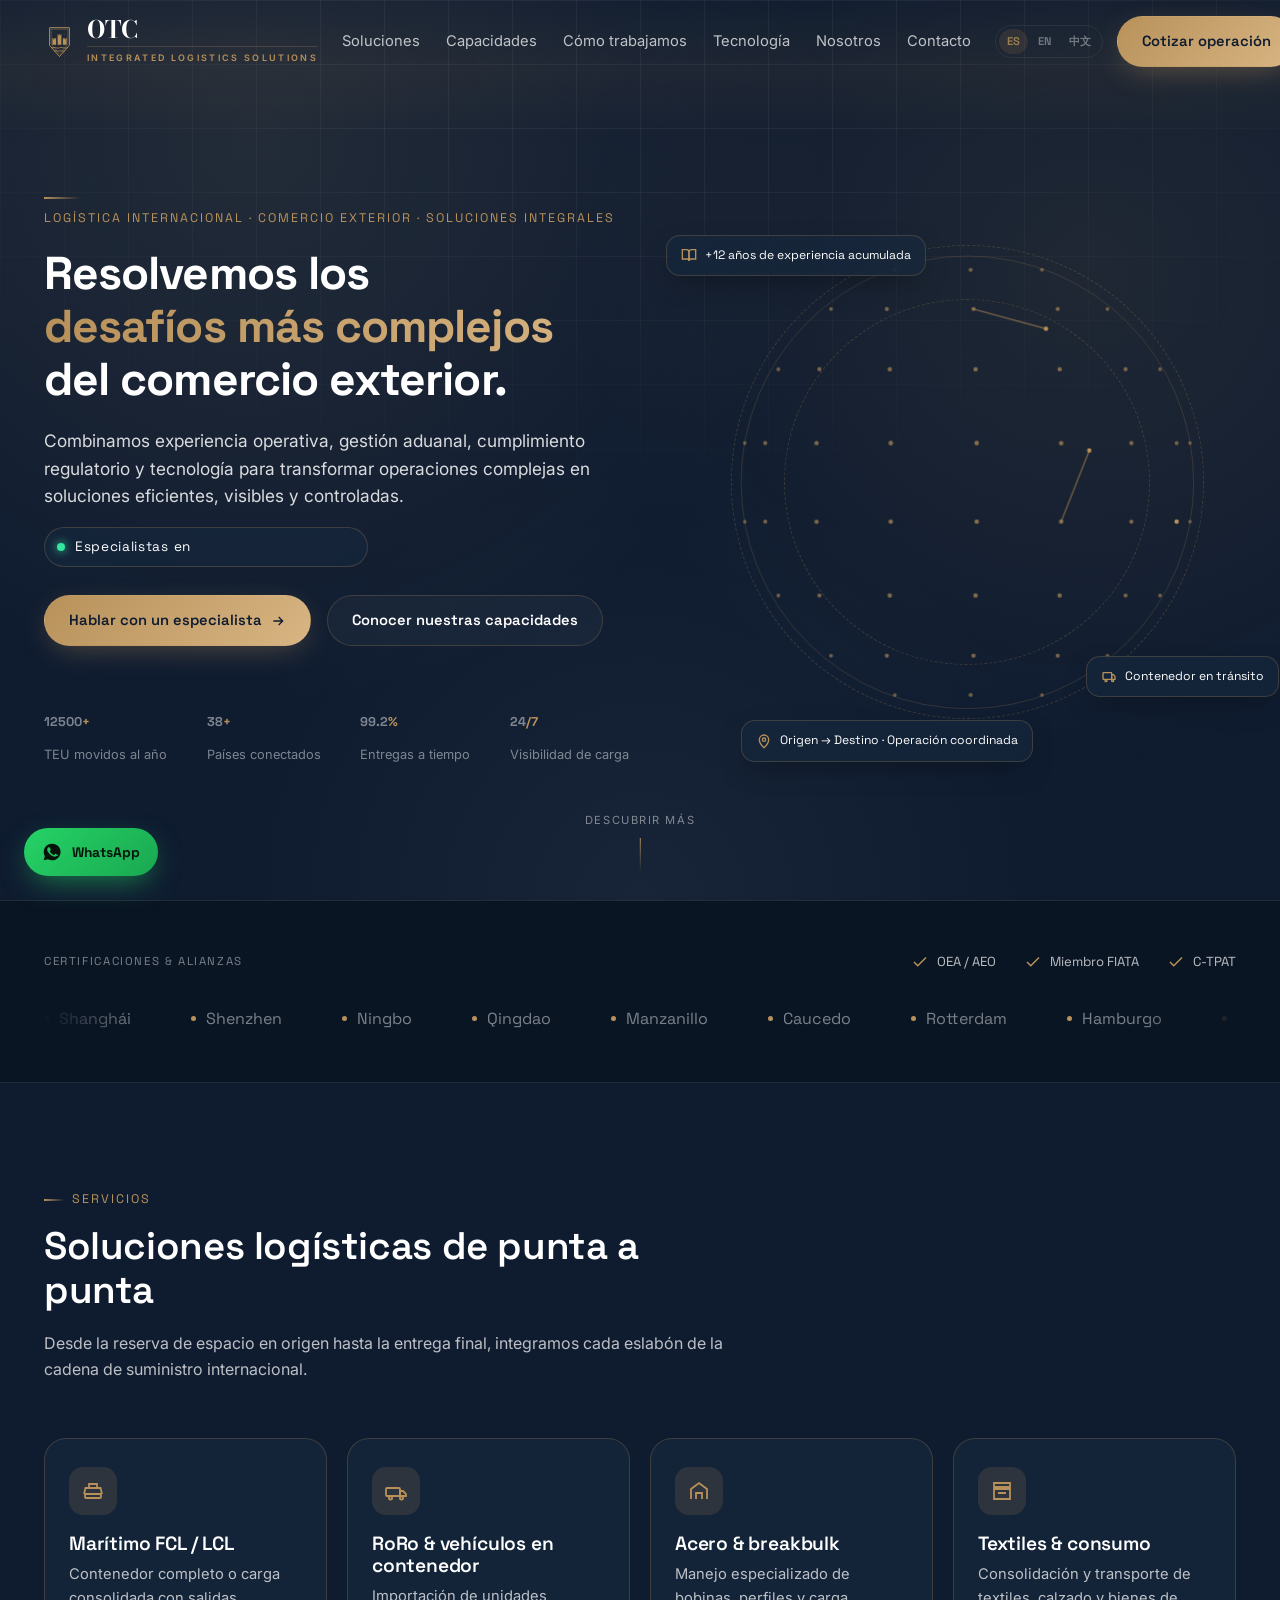
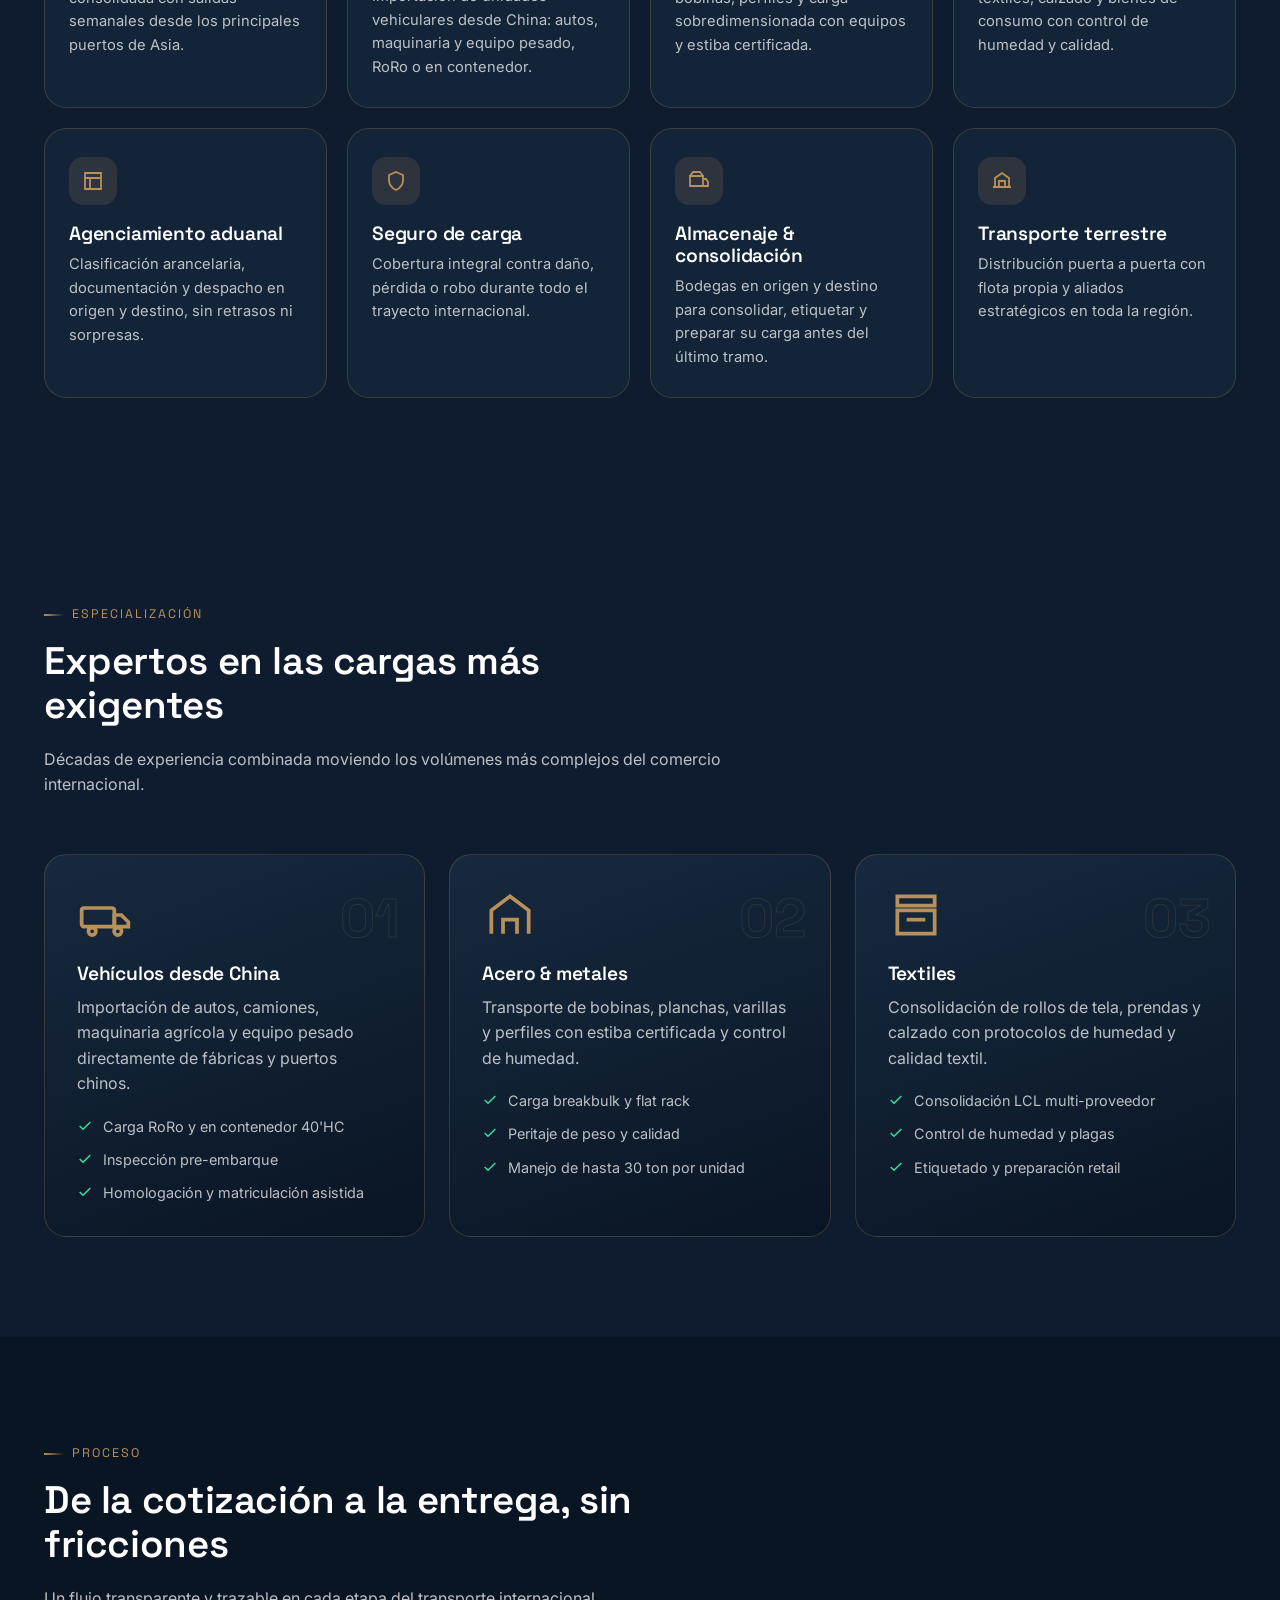
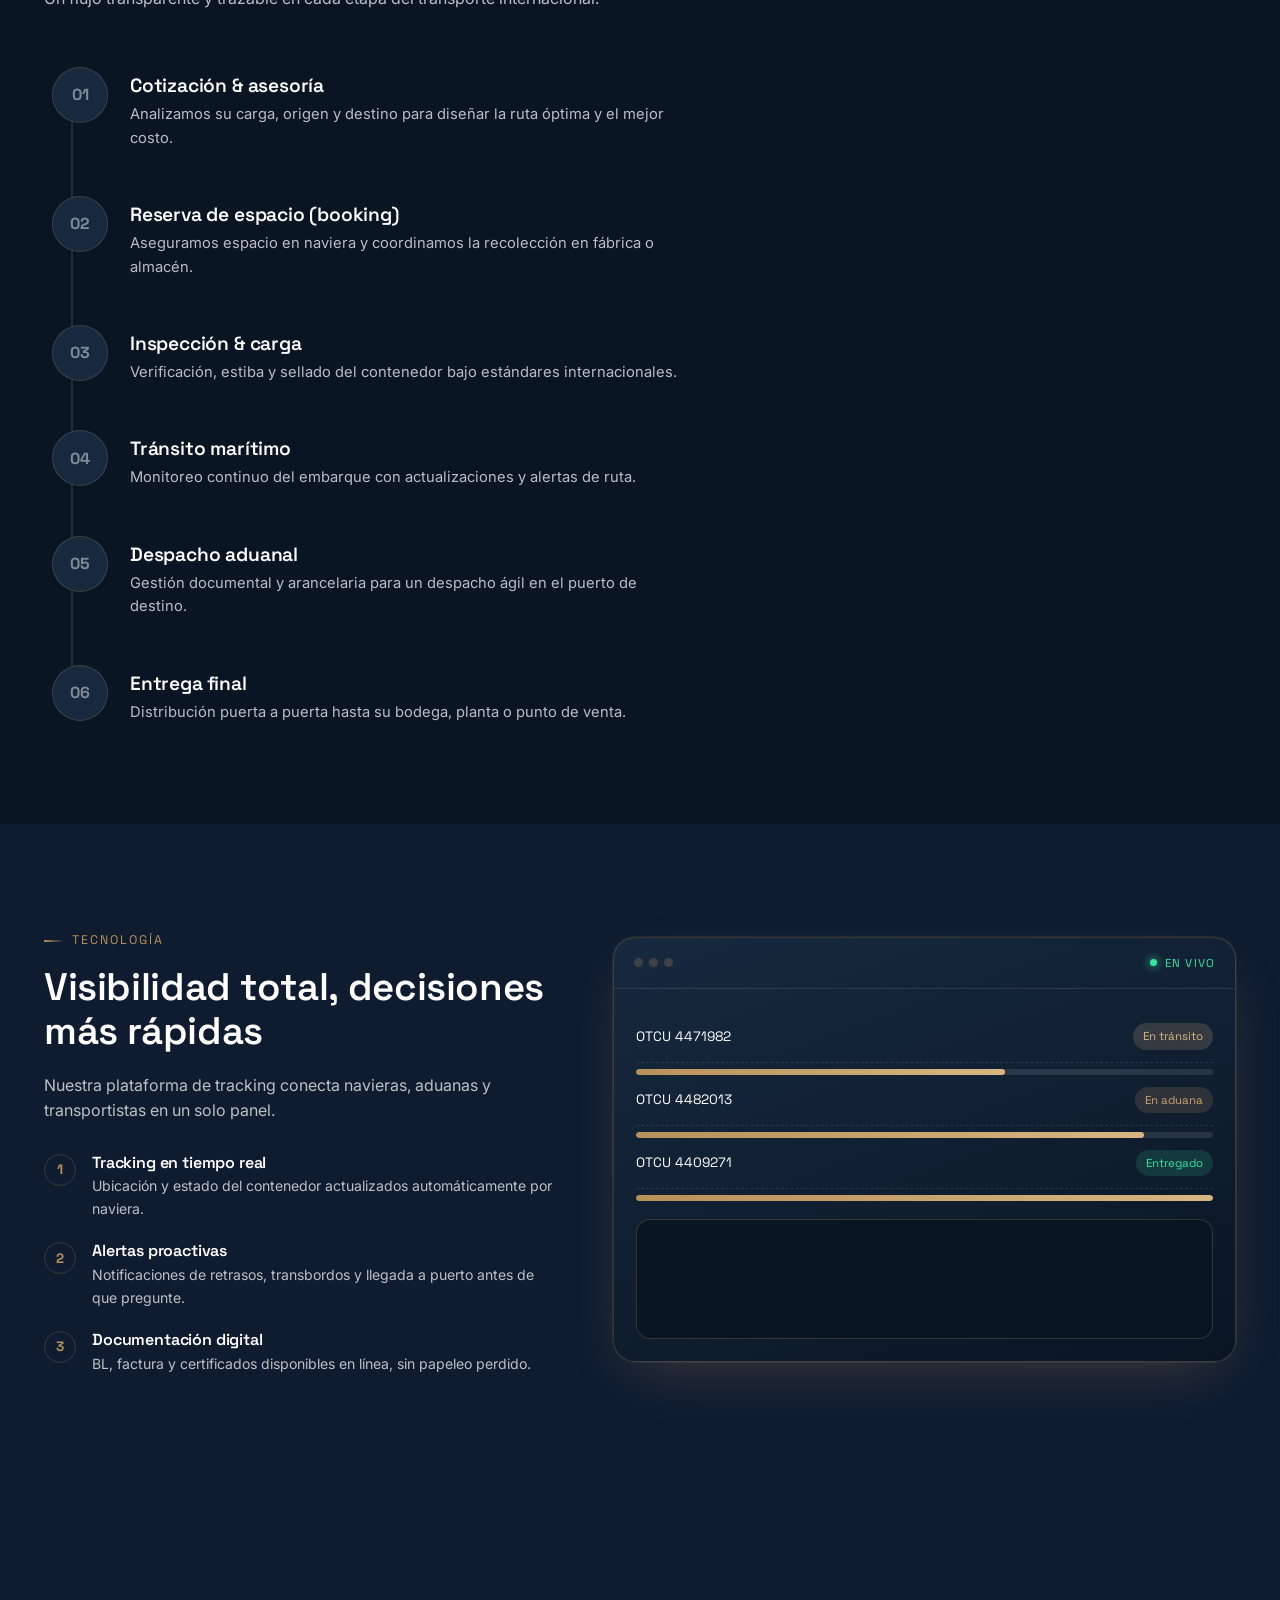
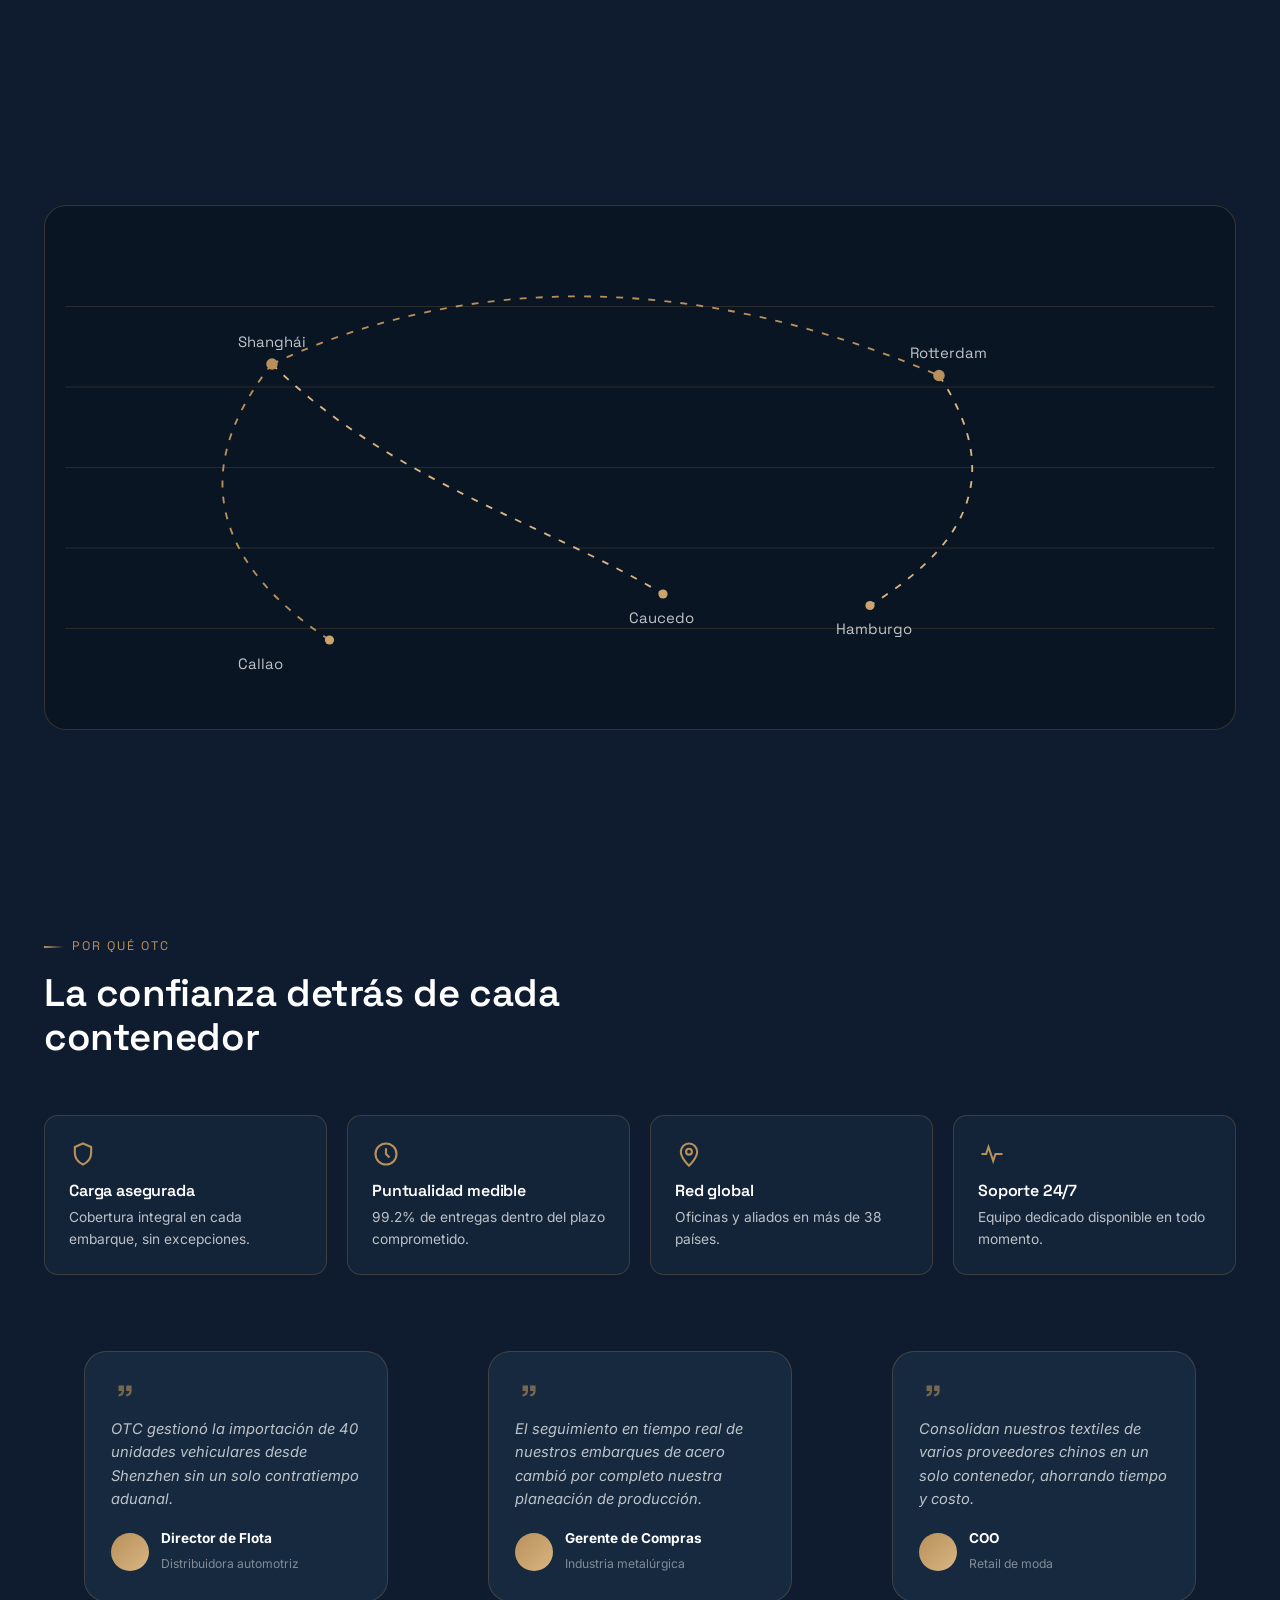
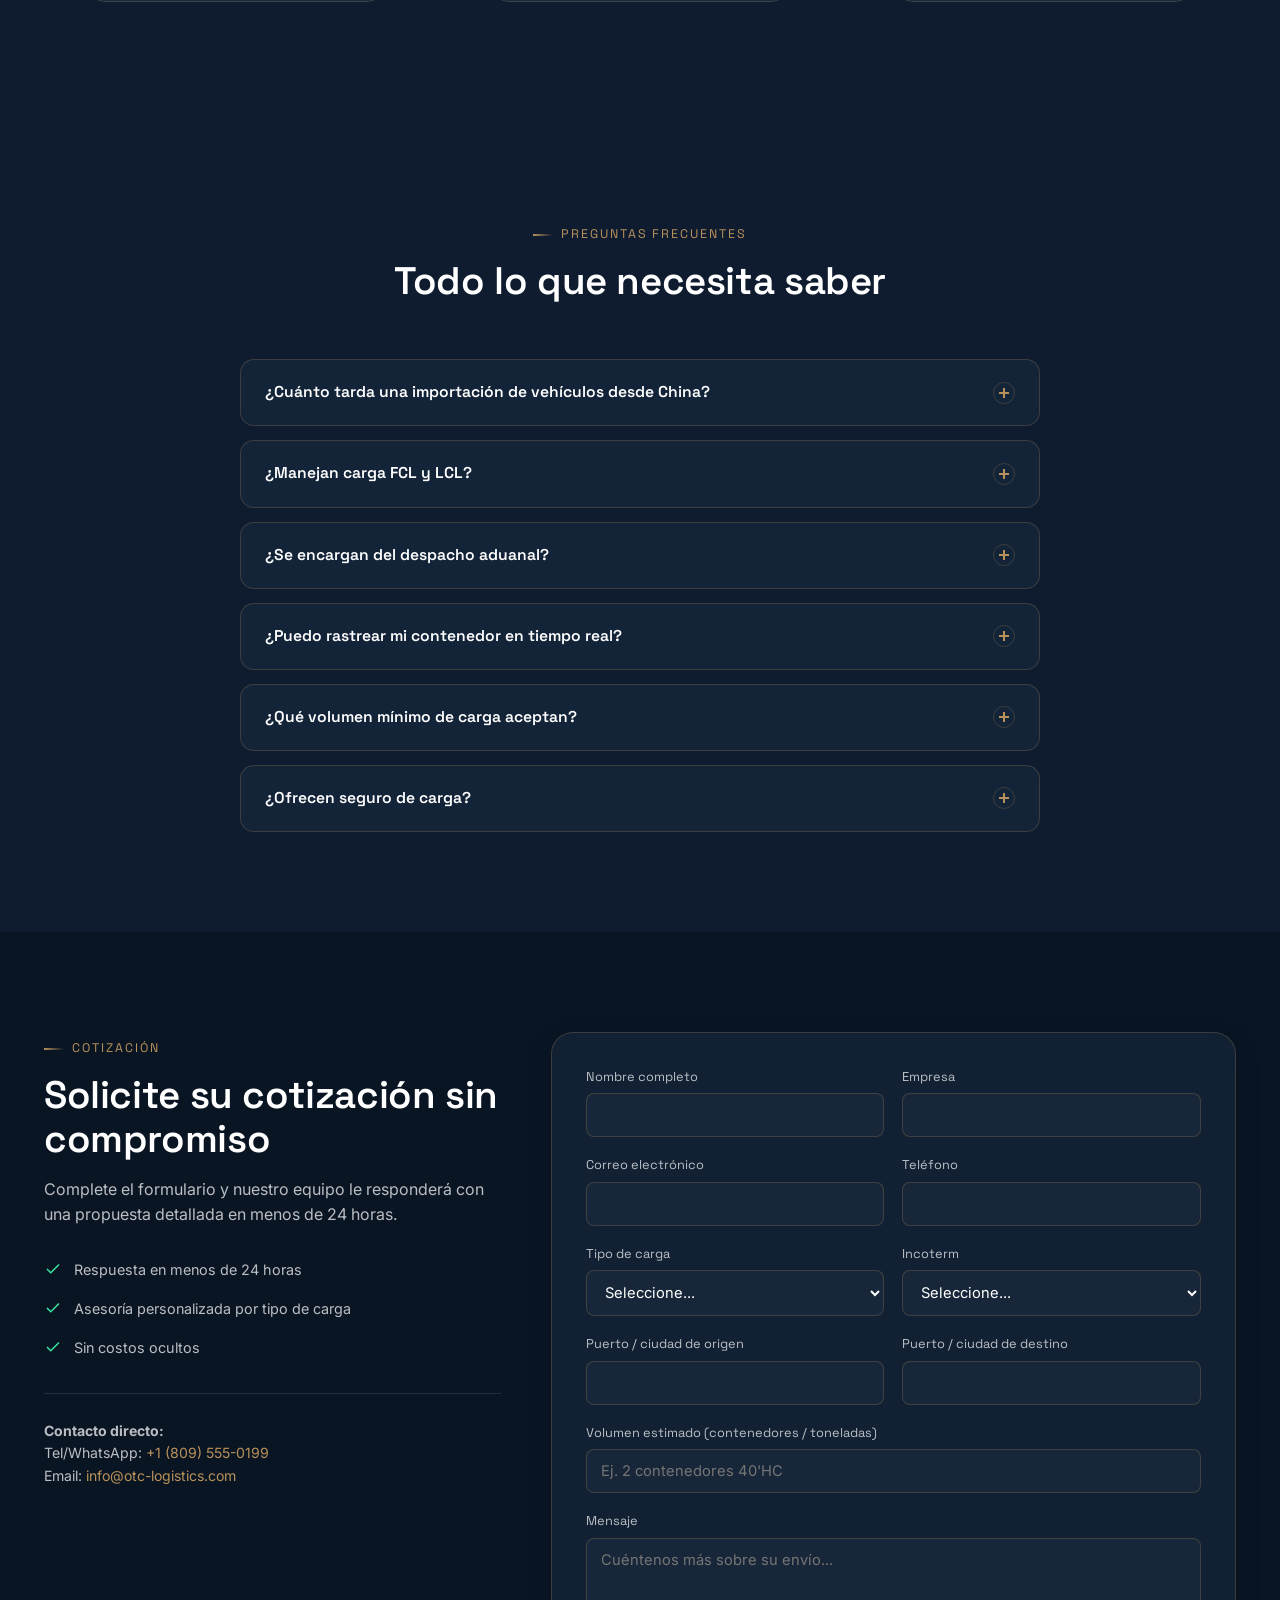
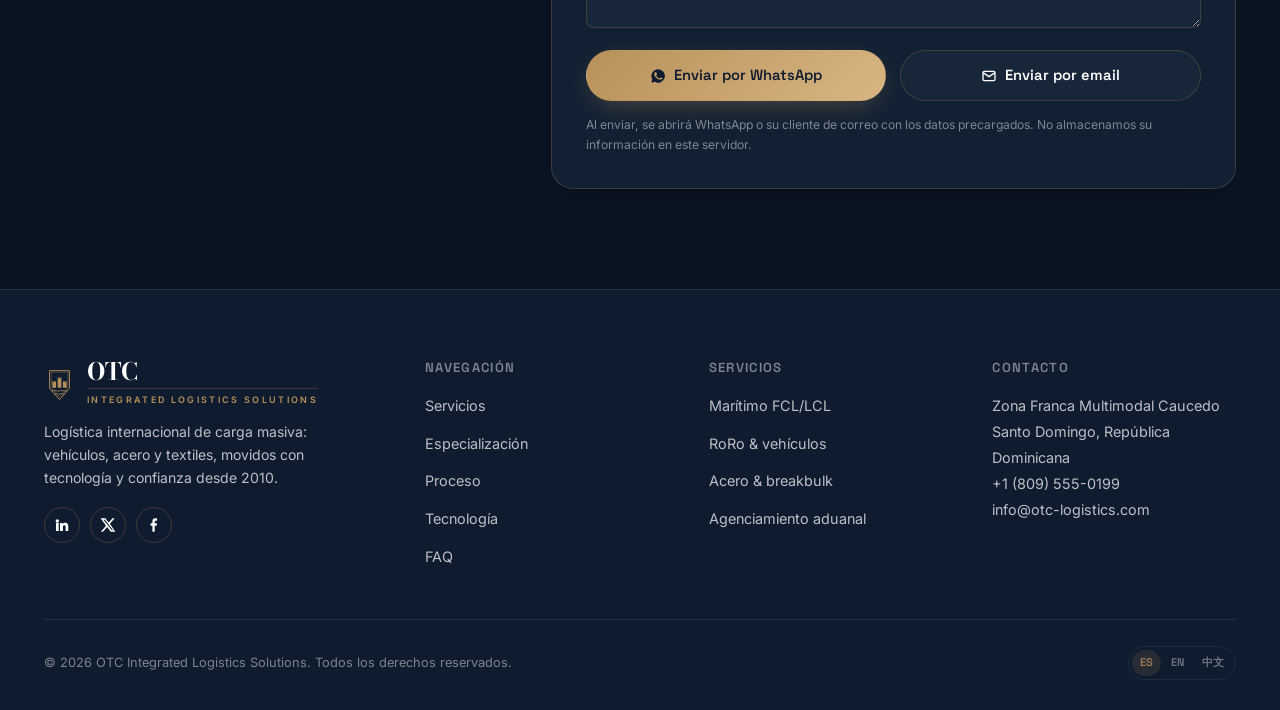
==== index.html @ 9e659ffb "Cambios en etiqueta de ruta" ====
<!DOCTYPE html>
<html lang="es">
<head>
<meta charset="UTF-8">
<meta name="viewport" content="width=device-width, initial-scale=1, viewport-fit=cover">
<title>OTC Integrated Logistics Solutions | Importación y Exportación de Carga Masiva</title>
<meta name="description" content="OTC Integrated Logistics Solutions: transporte marítimo internacional de carga masiva en contenedores — vehículos desde China, acero y textiles. FCL/LCL, RoRo, aduanas y trazabilidad 24/7.">
<link rel="canonical" href="https://sirpulpo.github.io/otc-demo-landingpage/">
<link rel="alternate" hreflang="es" href="https://sirpulpo.github.io/otc-demo-landingpage/">
<link rel="alternate" hreflang="en" href="https://sirpulpo.github.io/otc-demo-landingpage/en/">
<link rel="alternate" hreflang="zh-Hans" href="https://sirpulpo.github.io/otc-demo-landingpage/zh/">
<link rel="alternate" hreflang="x-default" href="https://sirpulpo.github.io/otc-demo-landingpage/">

<meta property="og:type" content="website">
<meta property="og:site_name" content="OTC Integrated Logistics Solutions">
<meta property="og:locale" content="es_ES">
<meta property="og:locale:alternate" content="en_US">
<meta property="og:locale:alternate" content="zh_CN">
<meta property="og:title" content="OTC Integrated Logistics Solutions | Importación y Exportación de Carga Masiva">
<meta property="og:description" content="Transporte marítimo internacional de carga masiva en contenedores: vehículos desde China, acero y textiles. Visibilidad 24/7 y despacho aduanal integral.">
<meta property="og:url" content="https://sirpulpo.github.io/otc-demo-landingpage/">
<meta property="og:image" content="https://sirpulpo.github.io/otc-demo-landingpage/assets/img/logo-fondo-blanco.jpeg">
<meta property="og:image:width" content="1600">
<meta property="og:image:height" content="638">
<meta property="og:image:alt" content="OTC Integrated Logistics Solutions">
<meta name="twitter:card" content="summary_large_image">
<meta name="twitter:title" content="OTC Integrated Logistics Solutions">
<meta name="twitter:description" content="Importación y exportación internacional de carga masiva en contenedores.">
<meta name="twitter:image" content="https://sirpulpo.github.io/otc-demo-landingpage/assets/img/logo-fondo-blanco.jpeg">

<meta name="theme-color" content="#0F1C30">
<meta name="robots" content="index, follow">
<link rel="icon" type="image/svg+xml" href="assets/img/favicon.svg">
<link rel="apple-touch-icon" href="assets/img/logo-fondo-azul.jpeg">
<link rel="manifest" href="site.webmanifest">

<link rel="preconnect" href="https://fonts.googleapis.com">
<link rel="preconnect" href="https://fonts.gstatic.com" crossorigin>
<link href="https://fonts.googleapis.com/css2?family=Bodoni+Moda:wght@600;700&family=Space+Grotesk:wght@500;600;700&family=Inter:wght@400;500;600;700&display=swap" rel="stylesheet">

<link rel="stylesheet" href="assets/css/styles.css">

<script type="application/ld+json">
{
  "@context": "https://schema.org",
  "@type": "Organization",
  "name": "OTC Integrated Logistics Solutions",
  "url": "https://sirpulpo.github.io/otc-demo-landingpage/",
  "logo": "https://sirpulpo.github.io/otc-demo-landingpage/assets/img/logo-fondo-blanco.jpeg",
  "description": "Empresa internacional de logística especializada en importación y exportación de carga masiva en contenedores: vehículos, acero y textiles.",
  "sameAs": [
    "https://www.linkedin.com/company/otc-international-logistics",
    "https://twitter.com/otclogistics",
    "https://www.facebook.com/otclogistics"
  ],
  "contactPoint": [{
    "@type": "ContactPoint",
    "telephone": "+1-809-555-0199",
    "contactType": "customer service",
    "email": "info@otc-logistics.com",
    "areaServed": "Worldwide",
    "availableLanguage": ["es","en","zh"]
  }],
  "address": {
    "@type": "PostalAddress",
    "streetAddress": "Zona Franca Multimodal Caucedo, Km 24",
    "addressLocality": "Santo Domingo",
    "addressCountry": "DO"
  }
}
</script>
<script type="application/ld+json">
{
  "@context": "https://schema.org",
  "@type": "WebSite",
  "name": "OTC Integrated Logistics Solutions",
  "url": "https://sirpulpo.github.io/otc-demo-landingpage/",
  "inLanguage": ["es","en","zh-Hans"]
}
</script>
<script type="application/ld+json">
{
  "@context": "https://schema.org",
  "@type": "Service",
  "serviceType": "Logística internacional de carga marítima",
  "provider": { "@type": "Organization", "name": "OTC Integrated Logistics Solutions" },
  "areaServed": "Worldwide",
  "hasOfferCatalog": {
    "@type": "OfferCatalog",
    "name": "Servicios logísticos",
    "itemListElement": [
      {"@type":"Offer","itemOffered":{"@type":"Service","name":"Transporte marítimo FCL/LCL"}},
      {"@type":"Offer","itemOffered":{"@type":"Service","name":"Importación de vehículos RoRo y en contenedor desde China"}},
      {"@type":"Offer","itemOffered":{"@type":"Service","name":"Transporte de acero y carga breakbulk"}},
      {"@type":"Offer","itemOffered":{"@type":"Service","name":"Importación de textiles"}},
      {"@type":"Offer","itemOffered":{"@type":"Service","name":"Agenciamiento aduanal"}},
      {"@type":"Offer","itemOffered":{"@type":"Service","name":"Seguro de carga internacional"}}
    ]
  }
}
</script>
<script type="application/ld+json">
{
  "@context": "https://schema.org",
  "@type": "FAQPage",
  "mainEntity": [
    {"@type":"Question","name":"¿Cuánto tarda una importación de vehículos desde China?","acceptedAnswer":{"@type":"Answer","text":"El tránsito marítimo estándar desde puertos chinos como Shanghái o Shenzhen toma entre 28 y 45 días, dependiendo del puerto de destino y la ruta contratada."}},
    {"@type":"Question","name":"¿Manejan carga FCL y LCL?","acceptedAnswer":{"@type":"Answer","text":"Sí, ofrecemos contenedor completo (FCL) para grandes volúmenes y consolidado (LCL) para cargas parciales, con consolidación propia en origen."}},
    {"@type":"Question","name":"¿Se encargan del despacho aduanal?","acceptedAnswer":{"@type":"Answer","text":"Sí, contamos con agenciamiento aduanal integral en origen y destino, incluyendo clasificación arancelaria y gestión documental."}},
    {"@type":"Question","name":"¿Puedo rastrear mi contenedor en tiempo real?","acceptedAnswer":{"@type":"Answer","text":"Sí, nuestra plataforma de visibilidad 24/7 permite monitorear el estado del embarque desde la reserva hasta la entrega final."}}
  ]
}
</script>
</head>
<body>
<a class="skip-link" href="#main">Saltar al contenido</a>
<div class="bg-grid" aria-hidden="true"></div>
<div class="bg-scanline" aria-hidden="true"></div>
<div class="bg-noise" aria-hidden="true"></div>

<header class="site-header" data-site-header>
  <div class="container">
    <a href="#top" class="brand" aria-label="OTC Integrated Logistics Solutions — inicio">
      <svg viewBox="0 0 100 116" aria-hidden="true"><path d="M18,15 L82,15 L82,72 L50,108 L18,72 Z" fill="none" stroke="#B8915A" stroke-width="3" stroke-linejoin="round"/><path d="M23,20 L77,20 L77,68 L50,100 L23,68 Z" fill="none" stroke="#B8915A" stroke-width="1.2" stroke-linejoin="round"/><path d="M27,70 L27,48 L29.4,48 L29.4,52 L31.8,52 L31.8,48 L34.2,48 L34.2,52 L36.6,52 L36.6,48 L39,48 L39,70 Z" fill="#B8915A"/><path d="M44,70 L44,36 L46.4,36 L46.4,40 L48.8,40 L48.8,36 L51.2,36 L51.2,40 L53.6,40 L53.6,36 L56,36 L56,70 Z" fill="#B8915A"/><path d="M61,70 L61,48 L63.4,48 L63.4,52 L65.8,52 L65.8,48 L68.2,48 L68.2,52 L70.6,52 L70.6,48 L73,48 L73,70 Z" fill="#B8915A"/><path d="M25,80 C35,76 45,84 50,80 C55,76 65,84 75,80" fill="none" stroke="#B8915A" stroke-width="2.5" stroke-linecap="round"/><path d="M34,90 C40,87 46,93 50,90 C54,87 60,93 66,90" fill="none" stroke="#B8915A" stroke-width="2.5" stroke-linecap="round"/></svg>
      <span>
        <span class="brand-name">OTC</span>
        <span class="brand-tag">Integrated Logistics Solutions</span>
      </span>
    </a>

    <nav class="nav-primary" data-nav-primary aria-label="Navegación principal">
      <a href="#servicios">Soluciones</a>
      <a href="#especializacion">Capacidades</a>
      <a href="#proceso">Cómo trabajamos</a>
      <a href="#tecnologia">Tecnología</a>
      <a href="#nosotros">Nosotros</a>
      <a href="#contacto">Contacto</a>
    </nav>

    <div class="header-actions">
      <div class="lang-switch" aria-label="Selector de idioma">
        <a href="./" aria-current="true">ES</a>
        <a href="en/">EN</a>
        <a href="zh/">中文</a>
      </div>
      <a href="#cotizar" class="btn btn-primary">Cotizar operación</a>
      <button class="nav-toggle" data-nav-toggle aria-label="Abrir menú" aria-expanded="false" aria-controls="nav-primary">
        <span></span>
      </button>
    </div>
  </div>
</header>

<main id="main">

  <!-- HERO -->
  <section class="hero" id="top">
    <div class="container hero-grid">
      <div class="hero-copy">
        <span class="eyebrow">Logística internacional · Comercio exterior · Soluciones integrales</span>
        <h1>Resolvemos los<br> <span class="accent">desafíos más complejos</span><br> del comercio exterior.</h1>
        <p class="hero-lede">Combinamos experiencia operativa, gestión aduanal, cumplimiento regulatorio y tecnología para transformar operaciones complejas en soluciones eficientes, visibles y controladas.</p>

        <div class="hero-rotator">
          <span class="dot" aria-hidden="true"></span>
          Especialistas en <span data-rotator data-words='["resolver operaciones complejas","acero y metales","textiles e insumos","carga breakbulk"]'>resolver operaciones complejas</span>
        </div>

        <div class="hero-cta">
          <a href="#cotizar" class="btn btn-primary">
            Hablar con un especialista
            <svg viewBox="0 0 24 24" fill="none" stroke="currentColor" stroke-width="2"><path d="M5 12h14M13 6l6 6-6 6"/></svg>
          </a>
          <a href="#especializacion" class="btn btn-ghost">Conocer nuestras capacidades</a>
        </div>

        <div class="hero-kpis">
          <div class="kpi"><b><span data-counter="12500">0</span><span class="suffix">+</span></b><span>TEU movidos al año</span></div>
          <div class="kpi"><b><span data-counter="38">0</span><span class="suffix">+</span></b><span>Países conectados</span></div>
          <div class="kpi"><b><span data-counter="99.2">0</span><span class="suffix">%</span></b><span>Entregas a tiempo</span></div>
          <div class="kpi"><b><span data-counter="24">0</span><span class="suffix">/7</span></b><span>Visibilidad de carga</span></div>
        </div>
      </div>

      <div class="hero-visual" aria-hidden="true">
        <canvas data-globe></canvas>
        <div class="ring"></div>
        <div class="ring r2"></div>
        <div class="badge b1"><svg viewBox="0 0 24 24" fill="none" stroke="currentColor" stroke-width="2"><path d="M2 4h6a4 4 0 014 4v13a3 3 0 00-3-3H2z"/><path d="M22 4h-6a4 4 0 00-4 4v13a3 3 0 013-3h7z"/></svg> +12 años de experiencia acumulada</div>
        <div class="badge b2"><svg viewBox="0 0 24 24" fill="none" stroke="currentColor" stroke-width="2"><rect x="3" y="7" width="13" height="10" rx="1"/><path d="M16 10h3l2 3v4h-5z"/><circle cx="7.5" cy="19" r="1.5"/><circle cx="17.5" cy="19" r="1.5"/></svg> Contenedor en tránsito</div>
        <div class="badge b3"><svg viewBox="0 0 24 24" fill="none" stroke="currentColor" stroke-width="2"><path d="M12 22s7-6.5 7-12a7 7 0 10-14 0c0 5.5 7 12 7 12z"/><circle cx="12" cy="10" r="2.5"/></svg> Origen → Destino · Operación coordinada</div>
      </div>
    </div>

    <div class="scroll-cue" aria-hidden="true"><span>Descubrir más</span><span class="line"></span></div>
  </section>

  <!-- TRUST BAR -->
  <section class="trust-bar" aria-label="Certificaciones y cobertura portuaria">
    <div class="container">
      <div class="trust-row">
        <span class="trust-label">Certificaciones &amp; alianzas</span>
        <ul class="cert-list">
          <li><svg viewBox="0 0 24 24" fill="none" stroke="currentColor" stroke-width="2"><path d="M20 6L9 17l-5-5"/></svg> OEA / AEO</li>
          <li><svg viewBox="0 0 24 24" fill="none" stroke="currentColor" stroke-width="2"><path d="M20 6L9 17l-5-5"/></svg> Miembro FIATA</li>
          <li><svg viewBox="0 0 24 24" fill="none" stroke="currentColor" stroke-width="2"><path d="M20 6L9 17l-5-5"/></svg> C-TPAT</li>
        </ul>
      </div>
      <div class="marquee" aria-label="Puertos de operación">
        <div class="marquee-track">
          <span>Shanghái</span><span>Shenzhen</span><span>Ningbo</span><span>Qingdao</span><span>Manzanillo</span><span>Caucedo</span><span>Rotterdam</span><span>Hamburgo</span><span>Miami</span><span>Callao</span>
          <span>Shanghái</span><span>Shenzhen</span><span>Ningbo</span><span>Qingdao</span><span>Manzanillo</span><span>Caucedo</span><span>Rotterdam</span><span>Hamburgo</span><span>Miami</span><span>Callao</span>
        </div>
      </div>
    </div>
  </section>

  <!-- SERVICIOS -->
  <section id="servicios">
    <div class="container">
      <div class="section-head reveal">
        <span class="eyebrow">Servicios</span>
        <h2>Soluciones logísticas de punta a punta</h2>
        <p>Desde la reserva de espacio en origen hasta la entrega final, integramos cada eslabón de la cadena de suministro internacional.</p>
      </div>

      <div class="services-grid">
        <article class="card reveal">
          <div class="spot" aria-hidden="true"></div>
          <div class="card-icon"><svg viewBox="0 0 24 24" fill="none" stroke="currentColor" stroke-width="1.8"><path d="M3 15l1.5-6h15L21 15"/><path d="M4 15h16v3a1 1 0 01-1 1H5a1 1 0 01-1-1z"/><path d="M8 9V5h8v4"/></svg></div>
          <h3>Marítimo FCL / LCL</h3>
          <p>Contenedor completo o carga consolidada con salidas semanales desde los principales puertos de Asia.</p>
        </article>
        <article class="card reveal">
          <div class="spot" aria-hidden="true"></div>
          <div class="card-icon"><svg viewBox="0 0 24 24" fill="none" stroke="currentColor" stroke-width="1.8"><rect x="2" y="9" width="14" height="8" rx="1"/><path d="M16 12h3l3 3v2h-6z"/><circle cx="6.5" cy="19" r="1.6"/><circle cx="17.5" cy="19" r="1.6"/></svg></div>
          <h3>RoRo &amp; vehículos en contenedor</h3>
          <p>Importación de unidades vehiculares desde China: autos, maquinaria y equipo pesado, RoRo o en contenedor.</p>
        </article>
        <article class="card reveal">
          <div class="spot" aria-hidden="true"></div>
          <div class="card-icon"><svg viewBox="0 0 24 24" fill="none" stroke="currentColor" stroke-width="1.8"><path d="M4 20V10l8-6 8 6v10"/><path d="M9 20v-6h6v6"/></svg></div>
          <h3>Acero &amp; breakbulk</h3>
          <p>Manejo especializado de bobinas, perfiles y carga sobredimensionada con equipos y estiba certificada.</p>
        </article>
        <article class="card reveal">
          <div class="spot" aria-hidden="true"></div>
          <div class="card-icon"><svg viewBox="0 0 24 24" fill="none" stroke="currentColor" stroke-width="1.8"><path d="M4 4h16v4H4zM4 10h16v10H4z"/><path d="M8 14h8"/></svg></div>
          <h3>Textiles &amp; consumo</h3>
          <p>Consolidación y transporte de textiles, calzado y bienes de consumo con control de humedad y calidad.</p>
        </article>
        <article class="card reveal">
          <div class="spot" aria-hidden="true"></div>
          <div class="card-icon"><svg viewBox="0 0 24 24" fill="none" stroke="currentColor" stroke-width="1.8"><path d="M4 4h16v16H4z"/><path d="M4 9h16M9 9v11"/></svg></div>
          <h3>Agenciamiento aduanal</h3>
          <p>Clasificación arancelaria, documentación y despacho en origen y destino, sin retrasos ni sorpresas.</p>
        </article>
        <article class="card reveal">
          <div class="spot" aria-hidden="true"></div>
          <div class="card-icon"><svg viewBox="0 0 24 24" fill="none" stroke="currentColor" stroke-width="1.8"><path d="M12 3l7 3v5c0 5-3.4 8.4-7 10-3.6-1.6-7-5-7-10V6z"/></svg></div>
          <h3>Seguro de carga</h3>
          <p>Cobertura integral contra daño, pérdida o robo durante todo el trayecto internacional.</p>
        </article>
        <article class="card reveal">
          <div class="spot" aria-hidden="true"></div>
          <div class="card-icon"><svg viewBox="0 0 24 24" fill="none" stroke="currentColor" stroke-width="1.8"><path d="M3 7h13v10H3zM16 10h3l2 3v4h-5z"/><path d="M3 7l3-4h7l3 4"/></svg></div>
          <h3>Almacenaje &amp; consolidación</h3>
          <p>Bodegas en origen y destino para consolidar, etiquetar y preparar su carga antes del último tramo.</p>
        </article>
        <article class="card reveal">
          <div class="spot" aria-hidden="true"></div>
          <div class="card-icon"><svg viewBox="0 0 24 24" fill="none" stroke="currentColor" stroke-width="1.8"><path d="M5 18V9l7-5 7 5v9"/><path d="M9 18v-6h6v6"/><path d="M3 18h18"/></svg></div>
          <h3>Transporte terrestre</h3>
          <p>Distribución puerta a puerta con flota propia y aliados estratégicos en toda la región.</p>
        </article>
      </div>
    </div>
  </section>

  <!-- ESPECIALIZACIÓN -->
  <section id="especializacion" class="specialization">
    <div class="container">
      <div class="section-head reveal">
        <span class="eyebrow">Especialización</span>
        <h2>Expertos en las cargas más exigentes</h2>
        <p>Décadas de experiencia combinada moviendo los volúmenes más complejos del comercio internacional.</p>
      </div>

      <div class="spec-grid">
        <article class="spec-card reveal">
          <span class="spec-num" aria-hidden="true">01</span>
          <svg class="spec-icon" viewBox="0 0 24 24" fill="none" stroke="currentColor" stroke-width="1.6"><rect x="2" y="9" width="14" height="8" rx="1"/><path d="M16 12h3l3 3v2h-6z"/><circle cx="6.5" cy="19" r="1.6"/><circle cx="17.5" cy="19" r="1.6"/></svg>
          <h3>Vehículos desde China</h3>
          <p>Importación de autos, camiones, maquinaria agrícola y equipo pesado directamente de fábricas y puertos chinos.</p>
          <ul>
            <li><svg viewBox="0 0 24 24" fill="none" stroke="currentColor" stroke-width="2"><path d="M20 6L9 17l-5-5"/></svg> Carga RoRo y en contenedor 40'HC</li>
            <li><svg viewBox="0 0 24 24" fill="none" stroke="currentColor" stroke-width="2"><path d="M20 6L9 17l-5-5"/></svg> Inspección pre-embarque</li>
            <li><svg viewBox="0 0 24 24" fill="none" stroke="currentColor" stroke-width="2"><path d="M20 6L9 17l-5-5"/></svg> Homologación y matriculación asistida</li>
          </ul>
        </article>
        <article class="spec-card reveal">
          <span class="spec-num" aria-hidden="true">02</span>
          <svg class="spec-icon" viewBox="0 0 24 24" fill="none" stroke="currentColor" stroke-width="1.6"><path d="M4 20V10l8-6 8 6v10"/><path d="M9 20v-6h6v6"/></svg>
          <h3>Acero &amp; metales</h3>
          <p>Transporte de bobinas, planchas, varillas y perfiles con estiba certificada y control de humedad.</p>
          <ul>
            <li><svg viewBox="0 0 24 24" fill="none" stroke="currentColor" stroke-width="2"><path d="M20 6L9 17l-5-5"/></svg> Carga breakbulk y flat rack</li>
            <li><svg viewBox="0 0 24 24" fill="none" stroke="currentColor" stroke-width="2"><path d="M20 6L9 17l-5-5"/></svg> Peritaje de peso y calidad</li>
            <li><svg viewBox="0 0 24 24" fill="none" stroke="currentColor" stroke-width="2"><path d="M20 6L9 17l-5-5"/></svg> Manejo de hasta 30 ton por unidad</li>
          </ul>
        </article>
        <article class="spec-card reveal">
          <span class="spec-num" aria-hidden="true">03</span>
          <svg class="spec-icon" viewBox="0 0 24 24" fill="none" stroke="currentColor" stroke-width="1.6"><path d="M4 4h16v4H4zM4 10h16v10H4z"/><path d="M8 14h8"/></svg>
          <h3>Textiles</h3>
          <p>Consolidación de rollos de tela, prendas y calzado con protocolos de humedad y calidad textil.</p>
          <ul>
            <li><svg viewBox="0 0 24 24" fill="none" stroke="currentColor" stroke-width="2"><path d="M20 6L9 17l-5-5"/></svg> Consolidación LCL multi-proveedor</li>
            <li><svg viewBox="0 0 24 24" fill="none" stroke="currentColor" stroke-width="2"><path d="M20 6L9 17l-5-5"/></svg> Control de humedad y plagas</li>
            <li><svg viewBox="0 0 24 24" fill="none" stroke="currentColor" stroke-width="2"><path d="M20 6L9 17l-5-5"/></svg> Etiquetado y preparación retail</li>
          </ul>
        </article>
      </div>
    </div>
  </section>

  <!-- PROCESO -->
  <section id="proceso" class="process">
    <div class="container">
      <div class="section-head reveal">
        <span class="eyebrow">Proceso</span>
        <h2>De la cotización a la entrega, sin fricciones</h2>
        <p>Un flujo transparente y trazable en cada etapa del transporte internacional.</p>
      </div>

      <div class="timeline" data-timeline-track>
        <div class="timeline-track"><div class="timeline-progress" data-timeline-progress></div></div>

        <div class="timeline-item"><div class="timeline-dot">01</div><div class="timeline-body"><h3>Cotización &amp; asesoría</h3><p>Analizamos su carga, origen y destino para diseñar la ruta óptima y el mejor costo.</p></div></div>
        <div class="timeline-item"><div class="timeline-dot">02</div><div class="timeline-body"><h3>Reserva de espacio (booking)</h3><p>Aseguramos espacio en naviera y coordinamos la recolección en fábrica o almacén.</p></div></div>
        <div class="timeline-item"><div class="timeline-dot">03</div><div class="timeline-body"><h3>Inspección &amp; carga</h3><p>Verificación, estiba y sellado del contenedor bajo estándares internacionales.</p></div></div>
        <div class="timeline-item"><div class="timeline-dot">04</div><div class="timeline-body"><h3>Tránsito marítimo</h3><p>Monitoreo continuo del embarque con actualizaciones y alertas de ruta.</p></div></div>
        <div class="timeline-item"><div class="timeline-dot">05</div><div class="timeline-body"><h3>Despacho aduanal</h3><p>Gestión documental y arancelaria para un despacho ágil en el puerto de destino.</p></div></div>
        <div class="timeline-item"><div class="timeline-dot">06</div><div class="timeline-body"><h3>Entrega final</h3><p>Distribución puerta a puerta hasta su bodega, planta o punto de venta.</p></div></div>
      </div>
    </div>
  </section>

  <!-- TECNOLOGÍA -->
  <section id="tecnologia" class="tech-section">
    <div class="container tech-grid">
      <div class="reveal">
        <span class="eyebrow">Tecnología</span>
        <h2>Visibilidad total, decisiones más rápidas</h2>
        <p>Nuestra plataforma de tracking conecta navieras, aduanas y transportistas en un solo panel.</p>
        <ul class="tech-list">
          <li><span class="num">1</span><div><h4>Tracking en tiempo real</h4><p>Ubicación y estado del contenedor actualizados automáticamente por naviera.</p></div></li>
          <li><span class="num">2</span><div><h4>Alertas proactivas</h4><p>Notificaciones de retrasos, transbordos y llegada a puerto antes de que pregunte.</p></div></li>
          <li><span class="num">3</span><div><h4>Documentación digital</h4><p>BL, factura y certificados disponibles en línea, sin papeleo perdido.</p></div></li>
        </ul>
      </div>

      <div class="dashboard reveal" aria-hidden="true">
        <div class="dashboard-head">
          <div class="dots"><span></span><span></span><span></span></div>
          <span class="live"><span class="dot"></span> En vivo</span>
        </div>
        <div class="dashboard-body">
          <div class="dash-row"><span class="id">OTCU 4471982</span><span class="stat transit">En tránsito</span></div>
          <div class="dash-bar"><i style="width:64%"></i></div>
          <div class="dash-row"><span class="id">OTCU 4482013</span><span class="stat customs">En aduana</span></div>
          <div class="dash-bar"><i style="width:88%"></i></div>
          <div class="dash-row"><span class="id">OTCU 4409271</span><span class="stat delivered">Entregado</span></div>
          <div class="dash-bar"><i style="width:100%"></i></div>
          <div class="dash-map"></div>
        </div>
      </div>
    </div>
  </section>

  <!-- RUTAS -->
  <section id="rutas">
    <div class="container">
      <div class="section-head center reveal" style="margin-left:auto;margin-right:auto;">
        <span class="eyebrow">Cobertura global</span>
        <h2>Rutas activas en los cinco continentes</h2>
        <p>Conectamos los principales puertos de Asia con América, Europa y el resto del mundo.</p>
      </div>
      <div class="routes-visual reveal">
        <svg viewBox="0 0 1000 420" role="img" aria-label="Mapa de rutas marítimas globales">
          <g opacity="0.18" stroke="#B8915A" stroke-width="1">
            <path d="M0 70H1000M0 140H1000M0 210H1000M0 280H1000M0 350H1000"/>
          </g>
          <path class="route-path" d="M180 120 C 350 40, 550 40, 760 130" fill="none" stroke="#B8915A" stroke-width="1.6"/>
          <path class="route-path" d="M180 120 C 280 220, 420 260, 520 320" fill="none" stroke="#D8B583" stroke-width="1.6"/>
          <path class="route-path" d="M180 120 C 100 220, 140 300, 230 360" fill="none" stroke="#B8915A" stroke-width="1.6"/>
          <path class="route-path" d="M760 130 C 820 220, 780 280, 700 330" fill="none" stroke="#D8B583" stroke-width="1.6"/>
          <circle class="route-dot" cx="180" cy="120" r="5" fill="#B8915A"/>
          <circle class="route-dot" cx="760" cy="130" r="5" fill="#B8915A"/>
          <circle class="route-dot" cx="520" cy="320" r="4" fill="#CDA36C"/>
          <circle class="route-dot" cx="230" cy="360" r="4" fill="#CDA36C"/>
          <circle class="route-dot" cx="700" cy="330" r="4" fill="#CDA36C"/>
          <text x="150" y="105" fill="#FFFFFF" fill-opacity="0.75" font-size="13" font-family="Space Grotesk">Shanghái</text>
          <text x="735" y="115" fill="#FFFFFF" fill-opacity="0.75" font-size="13" font-family="Space Grotesk">Rotterdam</text>
          <text x="490" y="345" fill="#FFFFFF" fill-opacity="0.75" font-size="13" font-family="Space Grotesk">Caucedo</text>
          <text x="150" y="385" fill="#FFFFFF" fill-opacity="0.75" font-size="13" font-family="Space Grotesk">Callao</text>
          <text x="670" y="355" fill="#FFFFFF" fill-opacity="0.75" font-size="13" font-family="Space Grotesk">Hamburgo</text>
        </svg>
      </div>
    </div>
  </section>

  <!-- NOSOTROS -->
  <section id="nosotros">
    <div class="container">
      <div class="section-head reveal">
        <span class="eyebrow">Por qué OTC</span>
        <h2>La confianza detrás de cada contenedor</h2>
      </div>

      <div class="why-grid">
        <div class="why-item reveal"><svg viewBox="0 0 24 24" fill="none" stroke="currentColor" stroke-width="1.8"><path d="M12 3l7 3v5c0 5-3.4 8.4-7 10-3.6-1.6-7-5-7-10V6z"/></svg><h4>Carga asegurada</h4><p>Cobertura integral en cada embarque, sin excepciones.</p></div>
        <div class="why-item reveal"><svg viewBox="0 0 24 24" fill="none" stroke="currentColor" stroke-width="1.8"><circle cx="12" cy="12" r="9"/><path d="M12 7v5l3 3"/></svg><h4>Puntualidad medible</h4><p>99.2% de entregas dentro del plazo comprometido.</p></div>
        <div class="why-item reveal"><svg viewBox="0 0 24 24" fill="none" stroke="currentColor" stroke-width="1.8"><path d="M12 22s7-6.5 7-12a7 7 0 10-14 0c0 5.5 7 12 7 12z"/><circle cx="12" cy="10" r="2.5"/></svg><h4>Red global</h4><p>Oficinas y aliados en más de 38 países.</p></div>
        <div class="why-item reveal"><svg viewBox="0 0 24 24" fill="none" stroke="currentColor" stroke-width="1.8"><path d="M3 12h4l2-6 4 12 2-6h6"/></svg><h4>Soporte 24/7</h4><p>Equipo dedicado disponible en todo momento.</p></div>
      </div>

      <div class="testimonials">
        <blockquote class="testimonial reveal">
          <svg viewBox="0 0 24 24" fill="currentColor"><path d="M7 7h5v5c0 3-2 5-5 5v-2c1.7 0 3-1.3 3-3H7zM14 7h5v5c0 3-2 5-5 5v-2c1.7 0 3-1.3 3-3h-3z"/></svg>
          <p>OTC gestionó la importación de 40 unidades vehiculares desde Shenzhen sin un solo contratiempo aduanal.</p>
          <footer><span class="avatar" aria-hidden="true"></span><div><b>Director de Flota</b><span>Distribuidora automotriz</span></div></footer>
        </blockquote>
        <blockquote class="testimonial reveal">
          <svg viewBox="0 0 24 24" fill="currentColor"><path d="M7 7h5v5c0 3-2 5-5 5v-2c1.7 0 3-1.3 3-3H7zM14 7h5v5c0 3-2 5-5 5v-2c1.7 0 3-1.3 3-3h-3z"/></svg>
          <p>El seguimiento en tiempo real de nuestros embarques de acero cambió por completo nuestra planeación de producción.</p>
          <footer><span class="avatar" aria-hidden="true"></span><div><b>Gerente de Compras</b><span>Industria metalúrgica</span></div></footer>
        </blockquote>
        <blockquote class="testimonial reveal">
          <svg viewBox="0 0 24 24" fill="currentColor"><path d="M7 7h5v5c0 3-2 5-5 5v-2c1.7 0 3-1.3 3-3H7zM14 7h5v5c0 3-2 5-5 5v-2c1.7 0 3-1.3 3-3h-3z"/></svg>
          <p>Consolidan nuestros textiles de varios proveedores chinos en un solo contenedor, ahorrando tiempo y costo.</p>
          <footer><span class="avatar" aria-hidden="true"></span><div><b>COO</b><span>Retail de moda</span></div></footer>
        </blockquote>
      </div>
    </div>
  </section>

  <!-- FAQ -->
  <section id="faq">
    <div class="container">
      <div class="section-head center reveal" style="margin-left:auto;margin-right:auto;">
        <span class="eyebrow">Preguntas frecuentes</span>
        <h2>Todo lo que necesita saber</h2>
      </div>
      <div class="faq-list">
        <details class="faq-item reveal">
          <summary>¿Cuánto tarda una importación de vehículos desde China? <span class="plus" aria-hidden="true"></span></summary>
          <div class="faq-a"><p>El tránsito marítimo estándar desde puertos como Shanghái o Shenzhen toma entre 28 y 45 días, según el puerto de destino y la ruta contratada.</p></div>
        </details>
        <details class="faq-item reveal">
          <summary>¿Manejan carga FCL y LCL? <span class="plus" aria-hidden="true"></span></summary>
          <div class="faq-a"><p>Sí, ofrecemos contenedor completo (FCL) para grandes volúmenes y consolidado (LCL) para cargas parciales, con consolidación propia en origen.</p></div>
        </details>
        <details class="faq-item reveal">
          <summary>¿Se encargan del despacho aduanal? <span class="plus" aria-hidden="true"></span></summary>
          <div class="faq-a"><p>Sí, contamos con agenciamiento aduanal integral en origen y destino, incluyendo clasificación arancelaria y gestión documental.</p></div>
        </details>
        <details class="faq-item reveal">
          <summary>¿Puedo rastrear mi contenedor en tiempo real? <span class="plus" aria-hidden="true"></span></summary>
          <div class="faq-a"><p>Sí, nuestra plataforma de visibilidad 24/7 permite monitorear el estado del embarque desde la reserva hasta la entrega final.</p></div>
        </details>
        <details class="faq-item reveal">
          <summary>¿Qué volumen mínimo de carga aceptan? <span class="plus" aria-hidden="true"></span></summary>
          <div class="faq-a"><p>Trabajamos desde carga parcial (LCL) hasta múltiples contenedores FCL, adaptándonos a operaciones de cualquier tamaño.</p></div>
        </details>
        <details class="faq-item reveal">
          <summary>¿Ofrecen seguro de carga? <span class="plus" aria-hidden="true"></span></summary>
          <div class="faq-a"><p>Sí, ofrecemos cobertura integral contra daño, pérdida o robo durante todo el trayecto internacional, incluyendo tránsito terrestre.</p></div>
        </details>
      </div>
    </div>
  </section>

  <!-- COTIZAR -->
  <section id="cotizar" class="quote-section">
    <div class="container quote-wrap">
      <div class="quote-info reveal">
        <span class="eyebrow">Cotización</span>
        <h2>Solicite su cotización sin compromiso</h2>
        <p>Complete el formulario y nuestro equipo le responderá con una propuesta detallada en menos de 24 horas.</p>
        <ul class="quote-perks">
          <li><svg viewBox="0 0 24 24" fill="none" stroke="currentColor" stroke-width="2"><path d="M20 6L9 17l-5-5"/></svg> Respuesta en menos de 24 horas</li>
          <li><svg viewBox="0 0 24 24" fill="none" stroke="currentColor" stroke-width="2"><path d="M20 6L9 17l-5-5"/></svg> Asesoría personalizada por tipo de carga</li>
          <li><svg viewBox="0 0 24 24" fill="none" stroke="currentColor" stroke-width="2"><path d="M20 6L9 17l-5-5"/></svg> Sin costos ocultos</li>
        </ul>
        <div class="quote-contact">
          <p><strong>Contacto directo:</strong><br>
          Tel/WhatsApp: <a href="tel:+18095550199">+1 (809) 555-0199</a><br>
          Email: <a href="mailto:info@otc-logistics.com">info@otc-logistics.com</a></p>
        </div>
      </div>

      <form class="quote-form reveal" data-quote-form data-wa-number="18095550199" data-email="info@otc-logistics.com" data-subject="Solicitud de cotización — OTC Integrated Logistics Solutions">
        <div class="form-grid">
          <div class="form-field">
            <label for="f-name">Nombre completo</label>
            <input id="f-name" name="Nombre" type="text" required autocomplete="name">
          </div>
          <div class="form-field">
            <label for="f-company">Empresa</label>
            <input id="f-company" name="Empresa" type="text" autocomplete="organization">
          </div>
          <div class="form-field">
            <label for="f-email">Correo electrónico</label>
            <input id="f-email" name="Email" type="email" required autocomplete="email">
          </div>
          <div class="form-field">
            <label for="f-phone">Teléfono</label>
            <input id="f-phone" name="Teléfono" type="tel" required autocomplete="tel">
          </div>
          <div class="form-field">
            <label for="f-cargo">Tipo de carga</label>
            <select id="f-cargo" name="Tipo de carga" required>
              <option value="">Seleccione...</option>
              <option>Vehículos / maquinaria</option>
              <option>Acero / metales</option>
              <option>Textiles</option>
              <option>Carga general</option>
              <option>Otro</option>
            </select>
          </div>
          <div class="form-field">
            <label for="f-incoterm">Incoterm</label>
            <select id="f-incoterm" name="Incoterm">
              <option value="">Seleccione...</option>
              <option>EXW</option><option>FOB</option><option>CIF</option><option>DAP</option><option>No estoy seguro</option>
            </select>
          </div>
          <div class="form-field">
            <label for="f-origin">Puerto / ciudad de origen</label>
            <input id="f-origin" name="Origen" type="text">
          </div>
          <div class="form-field">
            <label for="f-dest">Puerto / ciudad de destino</label>
            <input id="f-dest" name="Destino" type="text">
          </div>
          <div class="form-field full">
            <label for="f-volume">Volumen estimado (contenedores / toneladas)</label>
            <input id="f-volume" name="Volumen" type="text" placeholder="Ej. 2 contenedores 40'HC">
          </div>
          <div class="form-field full">
            <label for="f-msg">Mensaje</label>
            <textarea id="f-msg" name="Mensaje" placeholder="Cuéntenos más sobre su envío..."></textarea>
          </div>
        </div>

        <div class="form-actions">
          <button type="submit" class="btn btn-primary" data-send-wa>
            <svg viewBox="0 0 24 24" fill="currentColor"><path d="M12 2a10 10 0 00-8.6 15L2 22l5.2-1.4A10 10 0 1012 2zm5.7 14.3c-.2.6-1.3 1.2-1.8 1.2-.5.1-1.1.1-1.7-.1-.4-.1-1-.3-1.7-.6-3-1.3-4.9-4.3-5-4.5-.2-.2-1.2-1.6-1.2-3.1s.8-2.2 1.1-2.5c.3-.3.6-.4.8-.4h.6c.2 0 .5 0 .7.6.3.6.9 2.1 1 2.2.1.2.1.4 0 .6-.1.2-.2.3-.4.5-.2.2-.4.4-.5.6-.2.2-.4.4-.2.7.2.3.9 1.5 1.9 2.4 1.3 1.2 2.4 1.5 2.7 1.7.3.2.5.1.7-.1.2-.2.8-.9 1-1.2.2-.3.4-.2.7-.1.3.1 1.8.9 2.1 1 .3.2.5.2.6.3.1.2.1.9-.1 1.5z"/></svg>
            Enviar por WhatsApp
          </button>
          <button type="submit" class="btn btn-ghost" data-send-mail>
            <svg viewBox="0 0 24 24" fill="none" stroke="currentColor" stroke-width="2"><rect x="3" y="5" width="18" height="14" rx="2"/><path d="M3 7l9 6 9-6"/></svg>
            Enviar por email
          </button>
        </div>
        <p class="form-note">Al enviar, se abrirá WhatsApp o su cliente de correo con los datos precargados. No almacenamos su información en este servidor.</p>
      </form>
    </div>
  </section>

</main>

<footer class="site-footer">
  <div class="container">
    <div class="footer-grid">
      <div class="footer-brand">
        <a href="#top" class="brand" aria-label="OTC Integrated Logistics Solutions — inicio">
          <svg viewBox="0 0 100 116" aria-hidden="true"><path d="M18,15 L82,15 L82,72 L50,108 L18,72 Z" fill="none" stroke="#B8915A" stroke-width="3" stroke-linejoin="round"/><path d="M23,20 L77,20 L77,68 L50,100 L23,68 Z" fill="none" stroke="#B8915A" stroke-width="1.2" stroke-linejoin="round"/><path d="M27,70 L27,48 L29.4,48 L29.4,52 L31.8,52 L31.8,48 L34.2,48 L34.2,52 L36.6,52 L36.6,48 L39,48 L39,70 Z" fill="#B8915A"/><path d="M44,70 L44,36 L46.4,36 L46.4,40 L48.8,40 L48.8,36 L51.2,36 L51.2,40 L53.6,40 L53.6,36 L56,36 L56,70 Z" fill="#B8915A"/><path d="M61,70 L61,48 L63.4,48 L63.4,52 L65.8,52 L65.8,48 L68.2,48 L68.2,52 L70.6,52 L70.6,48 L73,48 L73,70 Z" fill="#B8915A"/><path d="M25,80 C35,76 45,84 50,80 C55,76 65,84 75,80" fill="none" stroke="#B8915A" stroke-width="2.5" stroke-linecap="round"/><path d="M34,90 C40,87 46,93 50,90 C54,87 60,93 66,90" fill="none" stroke="#B8915A" stroke-width="2.5" stroke-linecap="round"/></svg>
          <span>
            <span class="brand-name">OTC</span>
            <span class="brand-tag">Integrated Logistics Solutions</span>
          </span>
        </a>
        <p>Logística internacional de carga masiva: vehículos, acero y textiles, movidos con tecnología y confianza desde 2010.</p>
        <div class="footer-social" aria-label="Redes sociales">
          <a href="#" aria-label="LinkedIn"><svg viewBox="0 0 24 24" fill="currentColor"><path d="M4.98 3.5a2.5 2.5 0 11-.02 5 2.5 2.5 0 01.02-5zM3 9h4v12H3zM9 9h3.8v1.7h.05c.53-1 1.83-2 3.77-2 4.03 0 4.78 2.65 4.78 6.1V21h-4v-5.6c0-1.34-.03-3.06-1.87-3.06-1.87 0-2.16 1.46-2.16 2.96V21H9z"/></svg></a>
          <a href="#" aria-label="Twitter / X"><svg viewBox="0 0 24 24" fill="currentColor"><path d="M18.9 2H22l-7.2 8.2L23 22h-6.9l-5.4-6.9L4.4 22H1.3l7.7-8.8L1 2h7l4.9 6.3zM17.7 20h1.9L7.4 4H5.3z"/></svg></a>
          <a href="#" aria-label="Facebook"><svg viewBox="0 0 24 24" fill="currentColor"><path d="M13 22v-9h3l.5-3.5H13V7.2c0-1 .3-1.7 1.8-1.7H16.6V2.3C16.3 2.2 15.2 2 14 2c-2.6 0-4.4 1.6-4.4 4.6V9.5H6.9V13H9.6v9z"/></svg></a>
        </div>
      </div>
      <nav class="footer-col">
        <h4>Navegación</h4>
        <ul>
          <li><a href="#servicios">Servicios</a></li>
          <li><a href="#especializacion">Especialización</a></li>
          <li><a href="#proceso">Proceso</a></li>
          <li><a href="#tecnologia">Tecnología</a></li>
          <li><a href="#faq">FAQ</a></li>
        </ul>
      </nav>
      <nav class="footer-col">
        <h4>Servicios</h4>
        <ul>
          <li><a href="#servicios">Marítimo FCL/LCL</a></li>
          <li><a href="#servicios">RoRo &amp; vehículos</a></li>
          <li><a href="#servicios">Acero &amp; breakbulk</a></li>
          <li><a href="#servicios">Agenciamiento aduanal</a></li>
        </ul>
      </nav>
      <div class="footer-col" id="contacto">
        <h4>Contacto</h4>
        <address>
          Zona Franca Multimodal Caucedo<br>
          Santo Domingo, República Dominicana<br>
          <a href="tel:+18095550199">+1 (809) 555-0199</a><br>
          <a href="mailto:info@otc-logistics.com">info@otc-logistics.com</a>
        </address>
      </div>
    </div>

    <div class="footer-bottom">
      <span>© <span data-year>2026</span> OTC Integrated Logistics Solutions. Todos los derechos reservados.</span>
      <div class="lang-switch">
        <a href="./" aria-current="true">ES</a>
        <a href="en/">EN</a>
        <a href="zh/">中文</a>
      </div>
    </div>
  </div>
</footer>

<a class="wa-float" href="https://wa.me/18095550199?text=Hola%2C%20quisiera%20cotizar%20un%20env%C3%ADo" target="_blank" rel="noopener" aria-label="Contactar por WhatsApp">
  <svg viewBox="0 0 24 24" fill="currentColor"><path d="M12 2a10 10 0 00-8.6 15L2 22l5.2-1.4A10 10 0 1012 2zm5.7 14.3c-.2.6-1.3 1.2-1.8 1.2-.5.1-1.1.1-1.7-.1-.4-.1-1-.3-1.7-.6-3-1.3-4.9-4.3-5-4.5-.2-.2-1.2-1.6-1.2-3.1s.8-2.2 1.1-2.5c.3-.3.6-.4.8-.4h.6c.2 0 .5 0 .7.6.3.6.9 2.1 1 2.2.1.2.1.4 0 .6-.1.2-.2.3-.4.5-.2.2-.4.4-.5.6-.2.2-.4.4-.2.7.2.3.9 1.5 1.9 2.4 1.3 1.2 2.4 1.5 2.7 1.7.3.2.5.1.7-.1.2-.2.8-.9 1-1.2.2-.3.4-.2.7-.1.3.1 1.8.9 2.1 1 .3.2.5.2.6.3.1.2.1.9-.1 1.5z"/></svg>
  <span>WhatsApp</span>
</a>

<button class="to-top" data-to-top aria-label="Volver arriba">
  <svg viewBox="0 0 24 24" fill="none" stroke="currentColor" stroke-width="2"><path d="M12 19V5M5 12l7-7 7 7"/></svg>
</button>

<script src="assets/js/main.js" defer></script>
</body>
</html>
---- assets/css/styles.css ----
/* =========================================================
   OTC Integrated Logistics Solutions — Stylesheet
   Design tokens, layout, components, motion.
   ========================================================= */

:root{
  --bg: #0F1C30;
  --bg-alt: #0A1524;
  --bg-elevated: #17293F;
  --panel: rgba(23, 41, 63, 0.6);
  --panel-border: rgba(184, 145, 90, 0.25);
  --line: rgba(255, 255, 255, 0.1);

  --cyan: #B8915A;
  --cyan-soft: rgba(184, 145, 90, 0.16);
  --blue: #D8B583;
  --blue-soft: rgba(216, 181, 131, 0.18);
  --amber: #CDA36C;
  --amber-soft: rgba(205, 163, 108, 0.16);
  --green: #35e6a0;

  --ink: #FFFFFF;
  --ink-dim: rgba(255, 255, 255, 0.72);
  --ink-faint: rgba(255, 255, 255, 0.46);

  --radius-sm: 8px;
  --radius-md: 14px;
  --radius-lg: 22px;
  --radius-pill: 999px;

  --shadow-glow: 0 0 0 1px rgba(184,145,90,0.1), 0 20px 60px -20px rgba(184,145,90,0.3);
  --shadow-card: 0 10px 30px -12px rgba(0,0,0,0.55);

  --ease: cubic-bezier(.22,.9,.32,1);
  --dur-fast: .25s;
  --dur: .5s;
  --dur-slow: .9s;

  --font-display: 'Space Grotesk', 'Noto Sans SC', system-ui, sans-serif;
  --font-body: 'Inter', 'Noto Sans SC', system-ui, sans-serif;
  --font-brand: 'Bodoni Moda', Georgia, 'Noto Sans SC', serif;

  --container: 1240px;
  --gutter: 24px;

  --header-h: 84px;
}

html[lang^="zh"]{
  --font-display: 'Space Grotesk', 'Noto Sans SC', system-ui, sans-serif;
  --font-body: 'Noto Sans SC', 'Inter', system-ui, sans-serif;
}

*, *::before, *::after{ box-sizing: border-box; }
html{ scroll-behavior: smooth; }
@media (prefers-reduced-motion: reduce){
  html{ scroll-behavior: auto; }
}

body{
  margin: 0;
  background: var(--bg);
  color: var(--ink);
  font-family: var(--font-body);
  font-size: 16px;
  line-height: 1.6;
  -webkit-font-smoothing: antialiased;
  overflow-x: hidden;
}

h1, h2, h3, h4{
  font-family: var(--font-display);
  font-weight: 600;
  line-height: 1.15;
  margin: 0 0 .5em;
  letter-spacing: -0.01em;
}
h1{ font-size: clamp(2.1rem, 4.4vw, 3.6rem); font-weight: 700; }
h2{ font-size: clamp(1.7rem, 3vw, 2.4rem); }
h3{ font-size: 1.2rem; }
p{ margin: 0 0 1em; color: var(--ink-dim); }
a{ color: inherit; text-decoration: none; }
ul{ margin:0; padding:0; list-style:none; }
img, svg{ display:block; max-width:100%; }
button{ font: inherit; }

.container{
  max-width: var(--container);
  margin: 0 auto;
  padding: 0 var(--gutter);
}

section{ position: relative; padding: 100px 0; }
section .eyebrow{
  display:inline-flex; align-items:center; gap:8px;
  font-family: var(--font-display);
  font-size: .78rem; letter-spacing: .16em; text-transform: uppercase;
  color: var(--cyan); margin-bottom: 14px;
}
section .eyebrow::before{
  content:""; width:20px; height:2px; background: linear-gradient(90deg, var(--cyan), transparent);
}
.section-head{ max-width: 680px; margin-bottom: 56px; }
.section-head.center{ margin-left:auto; margin-right:auto; text-align:center; }

/* ---------- Background layers ---------- */
.bg-grid{
  position: fixed; inset: 0; z-index: -3;
  background-image:
    linear-gradient(var(--line) 1px, transparent 1px),
    linear-gradient(90deg, var(--line) 1px, transparent 1px);
  background-size: 64px 64px;
  mask-image: radial-gradient(ellipse 90% 70% at 50% 0%, #000 30%, transparent 85%);
  opacity: .5;
}
.bg-scanline{
  position: fixed; left:0; right:0; height: 140px; z-index: -2;
  background: linear-gradient(180deg, transparent, rgba(184,145,90,.06), transparent);
  animation: scan 9s linear infinite;
  pointer-events: none;
}
@keyframes scan{
  0%{ top: -140px; } 100%{ top: 100vh; }
}
.bg-noise{
  position: fixed; inset:0; z-index:-1; pointer-events:none;
  background: radial-gradient(circle at 20% 15%, rgba(216,181,131,.10), transparent 45%),
              radial-gradient(circle at 85% 30%, rgba(184,145,90,.10), transparent 40%),
              radial-gradient(circle at 50% 100%, rgba(255,255,255,.04), transparent 40%);
}
@media (prefers-reduced-motion: reduce){
  .bg-scanline{ animation: none; display:none; }
}

/* ---------- Skip link ---------- */
.skip-link{
  position: fixed; top: -60px; left: 12px; z-index: 999;
  background: var(--cyan); color: var(--bg); padding: 10px 16px; border-radius: var(--radius-sm);
  transition: top var(--dur-fast) var(--ease);
  font-weight: 600;
}
.skip-link:focus{ top: 12px; }

/* ---------- Header ---------- */
.site-header{
  position: fixed; top:0; left:0; right:0; z-index: 200;
  height: var(--header-h);
  display:flex; align-items:center;
  transition: height var(--dur-fast) var(--ease), background var(--dur-fast) var(--ease), border-color var(--dur-fast) var(--ease);
  border-bottom: 1px solid transparent;
}
.site-header .container{
  display:flex; align-items:center; justify-content:space-between; gap: 24px; width:100%;
}
.site-header.is-scrolled{
  height: 64px;
  background: rgba(15, 28, 48, 0.82);
  backdrop-filter: blur(16px) saturate(140%);
  -webkit-backdrop-filter: blur(16px) saturate(140%);
  border-bottom-color: var(--panel-border);
}
.brand{ display:flex; align-items:center; gap:12px; font-size: 1.05rem; color: var(--ink); flex-shrink:0; }
.brand svg{ width: 31px; height: 36px; flex-shrink:0; }
.brand .brand-name{ display:block; font-family: var(--font-brand); font-weight:700; font-size:1.5rem; line-height:1; letter-spacing:.01em; color: var(--ink); }
.brand .brand-tag{ display:block; font-family: var(--font-body); font-weight:600; font-size:.56rem; letter-spacing:.26em; text-transform:uppercase; color: var(--cyan); margin-top:4px; padding-top:4px; border-top:1px solid var(--panel-border); }

.nav-primary{ display:flex; align-items:center; gap: 26px; }
.nav-primary a{
  font-size: .92rem; color: var(--ink-dim); position: relative; padding: 6px 0; white-space: nowrap;
  transition: color var(--dur-fast) var(--ease);
}
.nav-primary a:hover, .nav-primary a:focus-visible{ color: var(--ink); }
.nav-primary a::after{
  content:""; position:absolute; left:0; bottom:0; width:0; height:2px;
  background: linear-gradient(90deg, var(--cyan), var(--blue)); transition: width var(--dur-fast) var(--ease);
}
.nav-primary a:hover::after, .nav-primary a:focus-visible::after{ width:100%; }

.header-actions{ display:flex; align-items:center; gap: 14px; flex-shrink:0; }
.lang-switch{ display:flex; align-items:center; gap: 2px; border:1px solid rgba(255,255,255,.08); border-radius: var(--radius-pill); padding: 3px; opacity:.85; transition: opacity var(--dur-fast) var(--ease); }
.lang-switch:hover{ opacity:1; }
.lang-switch a{
  font-family: var(--font-display); font-size:.7rem; font-weight:600; padding: 4px 8px; border-radius: var(--radius-pill);
  color: var(--ink-faint); transition: all var(--dur-fast) var(--ease);
}
.lang-switch a[aria-current="true"]{ background: var(--cyan-soft); color: var(--cyan); }
.lang-switch a:hover{ color: var(--ink); }

.btn{
  display: inline-flex; align-items:center; justify-content:center; gap:8px;
  font-family: var(--font-display); font-weight: 600; font-size: .92rem;
  padding: 13px 24px; border-radius: var(--radius-pill); border: 1px solid transparent;
  cursor: pointer; white-space: nowrap; transition: transform var(--dur-fast) var(--ease), box-shadow var(--dur-fast) var(--ease), border-color var(--dur-fast) var(--ease), background var(--dur-fast) var(--ease);
}
.btn-primary{
  background: linear-gradient(135deg, var(--cyan), var(--blue));
  color: var(--bg);
  box-shadow: 0 8px 30px -8px rgba(184,145,90,.45);
}
.btn-primary:hover{ transform: translateY(-2px); box-shadow: 0 14px 34px -10px rgba(184,145,90,.6); }
.btn-ghost{
  background: rgba(255,255,255,0.03); color: var(--ink); border-color: var(--panel-border);
}
.btn-ghost:hover{ border-color: var(--cyan); color: var(--cyan); transform: translateY(-2px); }
.btn-block{ width:100%; }
.btn svg{ width:16px; height:16px; }

.nav-toggle{
  display:none; width: 42px; height:42px; border-radius: var(--radius-sm); border:1px solid var(--panel-border);
  background: rgba(255,255,255,0.03); align-items:center; justify-content:center; cursor:pointer; flex-shrink:0;
}
.nav-toggle span, .nav-toggle span::before, .nav-toggle span::after{
  content:""; display:block; width:18px; height:2px; background: var(--ink); position: relative; transition: all var(--dur-fast) var(--ease);
}
.nav-toggle span::before{ position:absolute; top:-6px; }
.nav-toggle span::after{ position:absolute; top:6px; }
.nav-toggle[aria-expanded="true"] span{ background: transparent; }
.nav-toggle[aria-expanded="true"] span::before{ top:0; transform: rotate(45deg); background: var(--cyan); }
.nav-toggle[aria-expanded="true"] span::after{ top:0; transform: rotate(-45deg); background: var(--cyan); }

/* ---------- Hero ---------- */
.hero{
  padding: calc(var(--header-h) + 70px) 0 90px;
  min-height: 100svh; display:flex; align-items:center; position:relative;
}
.hero-grid{
  display:grid; grid-template-columns: 1.05fr .95fr; gap: 60px; align-items:center;
}
.hero-copy .eyebrow{
  display:flex; flex-direction:column; align-items:flex-start; gap:10px;
  margin-bottom: 18px; line-height:1.6;
}
.hero-copy .eyebrow::before{ width:36px; }
.hero-copy h1{ margin-bottom: .45em; text-wrap: balance; font-size: clamp(2.1rem, 3.6vw, 2.9rem); letter-spacing: -0.02em; }
.hero-copy h1 .accent{
  background: linear-gradient(90deg, var(--cyan), var(--blue) 60%, var(--cyan));
  background-size: 200% auto;
  -webkit-background-clip: text; background-clip: text; color: transparent;
  animation: sheen 6s linear infinite;
}
@keyframes sheen{ to{ background-position: -200% center; } }
.hero-lede{ font-size: 1.08rem; max-width: 620px; color: rgba(255, 255, 255, 0.84); }
.hero-rotator{
  display:inline-flex; align-items:center; gap:10px; font-family: var(--font-display);
  font-size:.85rem; letter-spacing:.05em; color: var(--ink); background: var(--panel);
  border:1px solid var(--panel-border); padding: 8px 16px 8px 12px; border-radius: var(--radius-pill);
  margin-bottom: 28px;
}
.hero-rotator .dot{ width:8px; height:8px; border-radius:50%; background: var(--green); box-shadow: 0 0 10px var(--green); flex-shrink:0; }
.hero-rotator [data-rotator]{ color: var(--cyan); min-width: 150px; }
.hero-cta{ display:flex; flex-wrap:wrap; gap: 16px; margin-bottom: 46px; }

.hero-kpis{ display:grid; grid-template-columns: repeat(4, auto); gap: 30px; }
.kpi b{
  display:block; font-family: var(--font-display); font-size: 1.9rem; font-weight:700; color: var(--ink);
}
.kpi b .suffix{ color: var(--cyan); }
.kpi span{ font-size: .8rem; color: var(--ink-faint); }

.hero-visual{ position:relative; aspect-ratio: 1/1; }
.hero-visual canvas{ width:100%; height:100%; display:block; }
.hero-visual .ring{
  position:absolute; inset: 6%; border-radius:50%; border:1px dashed var(--panel-border);
  animation: spin 40s linear infinite;
}
.hero-visual .ring.r2{ inset: 16%; animation-duration: 60s; animation-direction: reverse; }
@keyframes spin{ to{ transform: rotate(360deg); } }
.hero-visual .badge{
  position:absolute; padding: 10px 14px; border-radius: var(--radius-md);
  background: var(--panel); border:1px solid var(--panel-border); backdrop-filter: blur(10px);
  font-family: var(--font-display); font-size:.76rem; display:flex; align-items:center; gap:8px;
  box-shadow: var(--shadow-card); animation: float 6s var(--ease) infinite;
}
.hero-visual .badge svg{ width:16px; height:16px; color: var(--cyan); }
.hero-visual .badge.b1{ top: 4%; left: -6%; animation-delay: 0s; }
.hero-visual .badge.b2{ bottom: 10%; right: -8%; animation-delay: 1.4s; }
.hero-visual .badge.b3{ bottom: -2%; left: 8%; animation-delay: 2.8s; }
@keyframes float{ 0%,100%{ transform: translateY(0);} 50%{ transform: translateY(-10px);} }
@media (prefers-reduced-motion: reduce){
  .hero-visual .ring, .hero-visual .badge{ animation: none; }
}

.scroll-cue{
  position:absolute; left:50%; bottom: 28px; transform: translateX(-50%);
  display:flex; flex-direction:column; align-items:center; gap:8px; color: var(--ink-faint); font-size:.7rem;
  letter-spacing:.14em; text-transform:uppercase;
}
.scroll-cue .line{ width:1px; height: 34px; background: linear-gradient(var(--cyan), transparent); animation: pulse-line 2s ease-in-out infinite; }
@keyframes pulse-line{ 0%,100%{ opacity:.3;} 50%{ opacity:1;} }

/* ---------- Trust bar ---------- */
.trust-bar{ padding: 50px 0; border-top:1px solid var(--line); border-bottom:1px solid var(--line); background: var(--bg-alt); }
.trust-bar .trust-row{ display:flex; align-items:center; gap: 40px; flex-wrap:wrap; justify-content:space-between; margin-bottom: 34px; }
.trust-label{ font-family: var(--font-display); font-size:.72rem; letter-spacing:.14em; text-transform:uppercase; color: var(--ink-faint); flex-shrink:0; }
.cert-list{ display:flex; gap: 28px; flex-wrap:wrap; }
.cert-list li{ display:flex; align-items:center; gap:8px; font-family: var(--font-display); font-size:.82rem; color: var(--ink-dim); }
.cert-list svg{ width:18px; height:18px; color: var(--cyan); flex-shrink:0; }

.marquee{ overflow:hidden; -webkit-mask-image: linear-gradient(90deg, transparent, #000 8%, #000 92%, transparent); mask-image: linear-gradient(90deg, transparent, #000 8%, #000 92%, transparent); }
.marquee-track{ display:flex; gap: 60px; width: max-content; animation: marquee 32s linear infinite; }
.marquee-track span{ font-family: var(--font-display); font-size:1rem; color: var(--ink-faint); white-space:nowrap; display:flex; align-items:center; gap:10px; }
.marquee-track span::before{ content:""; width:5px; height:5px; border-radius:50%; background: var(--cyan); }
@keyframes marquee{ to{ transform: translateX(-50%); } }
@media (prefers-reduced-motion: reduce){ .marquee-track{ animation: none; } }

/* ---------- Cards / grid ---------- */
.services-grid{ display:grid; grid-template-columns: repeat(4, 1fr); gap: 20px; }
.card{
  position:relative; padding: 28px 24px; border-radius: var(--radius-lg);
  background: var(--panel); border:1px solid var(--panel-border);
  overflow:hidden; transition: transform var(--dur-fast) var(--ease), border-color var(--dur-fast) var(--ease), box-shadow var(--dur-fast) var(--ease);
}
.card::before{
  content:""; position:absolute; inset:0; border-radius: inherit; padding:1px;
  background: conic-gradient(from var(--angle,0deg), var(--cyan), transparent 20%, transparent 80%, var(--blue));
  -webkit-mask: linear-gradient(#000 0 0) content-box, linear-gradient(#000 0 0);
  -webkit-mask-composite: xor; mask-composite: exclude;
  opacity:0; transition: opacity var(--dur-fast) var(--ease);
  animation: rotate-angle 4s linear infinite paused;
}
.card:hover{ transform: translateY(-4px); border-color: rgba(184,145,90,.45); box-shadow: var(--shadow-glow); }
.card:hover::before{ opacity:1; animation-play-state: running; }
@property --angle{ syntax:'<angle>'; inherits:false; initial-value:0deg; }
@keyframes rotate-angle{ to{ --angle: 360deg; } }
.card .spot{
  position:absolute; inset:0; opacity:0; transition: opacity var(--dur-fast);
  background: radial-gradient(220px circle at var(--x,50%) var(--y,50%), rgba(184,145,90,.14), transparent 60%);
  pointer-events:none;
}
.card:hover .spot{ opacity:1; }
.card-icon{
  width: 48px; height:48px; border-radius: var(--radius-md); display:flex; align-items:center; justify-content:center;
  background: var(--cyan-soft); color: var(--cyan); margin-bottom: 18px; flex-shrink:0;
}
.card-icon svg{ width:24px; height:24px; }
.card h3{ margin-bottom: .4em; }
.card p{ font-size: .92rem; margin-bottom: 0; }

.reveal{ opacity:0; transform: translateY(28px); transition: opacity .7s var(--ease), transform .7s var(--ease); }
.reveal.is-visible{ opacity:1; transform: translateY(0); }
@media (prefers-reduced-motion: reduce){
  .reveal{ opacity:1; transform:none; transition:none; }
}

/* ---------- Specialization ---------- */
.spec-grid{ display:grid; grid-template-columns: repeat(3, 1fr); gap: 24px; }
.spec-card{
  padding: 32px; border-radius: var(--radius-lg); background: linear-gradient(160deg, var(--bg-elevated), var(--bg-alt));
  border:1px solid var(--panel-border); position:relative; overflow:hidden;
}
.spec-card .spec-icon{ width:56px; height:56px; margin-bottom:20px; color: var(--cyan); }
.spec-card .spec-num{
  position:absolute; top:20px; right:24px; font-family: var(--font-display); font-size:3.4rem; font-weight:700;
  color: transparent; -webkit-text-stroke: 1px var(--panel-border); opacity:.6;
}
.spec-card ul{ margin-top:18px; display:flex; flex-direction:column; gap:10px; }
.spec-card ul li{ display:flex; gap:10px; font-size:.9rem; color: var(--ink-dim); align-items:flex-start; }
.spec-card ul li svg{ width:16px; height:16px; color: var(--green); flex-shrink:0; margin-top:3px; }

/* ---------- Process timeline ---------- */
.process{ background: var(--bg-alt); }
.timeline{ position:relative; padding-left: 8px; }
.timeline-track{ position:absolute; left: 27px; top:8px; bottom:8px; width:2px; background: var(--line); }
.timeline-progress{ position:absolute; left:0; top:0; width:100%; height:0%; background: linear-gradient(var(--cyan), var(--blue)); box-shadow: 0 0 12px var(--cyan); transition: height .3s linear; }
.timeline-item{ display:grid; grid-template-columns: 56px 1fr; gap: 22px; padding-bottom: 46px; position:relative; }
.timeline-item:last-child{ padding-bottom:0; }
.timeline-dot{
  width:56px; height:56px; border-radius:50%; background: var(--bg-elevated); border:1px solid var(--panel-border);
  display:flex; align-items:center; justify-content:center; font-family: var(--font-display); font-weight:700; color: var(--ink-faint);
  z-index:1; transition: all var(--dur) var(--ease);
}
.timeline-item.is-active .timeline-dot{ color:var(--bg); background: linear-gradient(135deg, var(--cyan), var(--blue)); border-color: transparent; box-shadow: 0 0 24px rgba(184,145,90,.5); }
.timeline-body{ padding-top: 8px; }
.timeline-body h3{ margin-bottom:.3em; }
.timeline-body p{ font-size:.92rem; margin-bottom:0; max-width: 560px; }

/* ---------- Dashboard mock ---------- */
.tech-section .tech-grid{ display:grid; grid-template-columns: .9fr 1.1fr; gap: 60px; align-items:center; }
.tech-list{ display:flex; flex-direction:column; gap: 22px; margin-top: 30px; }
.tech-list li{ display:flex; gap:16px; align-items:flex-start; }
.tech-list .num{
  font-family: var(--font-display); font-weight:700; color: var(--cyan); font-size:.85rem;
  width:32px; height:32px; border:1px solid var(--panel-border); border-radius:50%; display:flex; align-items:center; justify-content:center; flex-shrink:0;
}
.tech-list h4{ margin-bottom:.2em; font-size:1rem; }
.tech-list p{ font-size:.88rem; margin-bottom:0; }

.dashboard{
  border-radius: var(--radius-lg); border:1px solid var(--panel-border);
  background: linear-gradient(160deg, var(--bg-elevated), var(--bg-alt));
  box-shadow: var(--shadow-glow); overflow:hidden;
}
.dashboard-head{ display:flex; align-items:center; justify-content:space-between; padding: 16px 20px; border-bottom:1px solid var(--line); }
.dashboard-head .dots{ display:flex; gap:6px; }
.dashboard-head .dots span{ width:9px; height:9px; border-radius:50%; background: var(--panel-border); }
.dashboard-head .live{ display:flex; align-items:center; gap:8px; font-family: var(--font-display); font-size:.72rem; letter-spacing:.1em; color: var(--green); text-transform:uppercase; }
.dashboard-head .live .dot{ width:7px; height:7px; border-radius:50%; background: var(--green); box-shadow:0 0 8px var(--green); animation: blink 1.6s ease-in-out infinite; }
@keyframes blink{ 0%,100%{opacity:1;} 50%{opacity:.3;} }
.dashboard-body{ padding: 22px; }
.dash-row{ display:flex; align-items:center; justify-content:space-between; padding: 12px 0; border-bottom: 1px dashed var(--line); font-size:.85rem; }
.dash-row:last-child{ border-bottom:none; }
.dash-row .id{ font-family: var(--font-display); color: var(--ink); }
.dash-row .stat{ display:inline-flex; align-items:center; gap:6px; padding:4px 10px; border-radius: var(--radius-pill); font-size:.72rem; font-family: var(--font-display); }
.dash-row .stat.transit{ background: var(--blue-soft); color: var(--blue); }
.dash-row .stat.customs{ background: var(--amber-soft); color: var(--amber); }
.dash-row .stat.delivered{ background: rgba(53,230,160,.14); color: var(--green); }
.dash-map{ margin-top: 18px; height: 120px; border-radius: var(--radius-md); border:1px solid var(--panel-border); position:relative; overflow:hidden; background: var(--bg-alt); }
.dash-bar{ height:6px; border-radius: var(--radius-pill); background: var(--line); overflow:hidden; margin-top:6px; }
.dash-bar i{ display:block; height:100%; background: linear-gradient(90deg, var(--cyan), var(--blue)); border-radius: inherit; }

/* ---------- Routes map ---------- */
.routes-visual{ border-radius: var(--radius-lg); border:1px solid var(--panel-border); background: var(--bg-alt); padding: 20px; }
.routes-visual svg{ width:100%; height:auto; }
.route-path{ stroke-dasharray: 6 8; animation: dash 30s linear infinite; }
@keyframes dash{ to{ stroke-dashoffset: -400; } }
.route-dot{ animation: pulse-dot 2.4s ease-in-out infinite; transform-origin: center; }
@keyframes pulse-dot{ 0%,100%{ opacity:.6; transform: scale(1);} 50%{ opacity:1; transform: scale(1.6);} }
@media (prefers-reduced-motion: reduce){ .route-path, .route-dot{ animation:none; } }

/* ---------- Why us / testimonials ---------- */
.why-grid{ display:grid; grid-template-columns: repeat(4,1fr); gap: 20px; margin-bottom: 60px; }
.why-item{ padding: 24px; border-radius: var(--radius-md); background: var(--panel); border:1px solid var(--panel-border); }
.why-item svg{ width:28px; height:28px; color: var(--cyan); margin-bottom: 14px; }
.why-item h4{ font-size:1rem; margin-bottom:.3em; }
.why-item p{ font-size:.86rem; margin-bottom:0; }

.testimonials{ display:grid; grid-template-columns: repeat(3,1fr); gap:20px; }
.testimonial{ padding: 26px; border-radius: var(--radius-lg); background: var(--bg-elevated); border:1px solid var(--panel-border); }
.testimonial svg{ width:26px; height:26px; color: var(--cyan); opacity:.6; margin-bottom:14px; }
.testimonial p{ font-size:.92rem; font-style: italic; }
.testimonial footer{ display:flex; align-items:center; gap:12px; margin-top:16px; }
.testimonial .avatar{ width:38px; height:38px; border-radius:50%; background: linear-gradient(135deg, var(--cyan), var(--blue)); flex-shrink:0; }
.testimonial b{ display:block; font-size:.85rem; }
.testimonial span{ font-size:.76rem; color: var(--ink-faint); }

/* ---------- FAQ ---------- */
.faq-list{ max-width: 800px; margin: 0 auto; display:flex; flex-direction:column; gap: 14px; }
.faq-item{ border:1px solid var(--panel-border); border-radius: var(--radius-md); background: var(--panel); overflow:hidden; }
.faq-item summary{
  cursor:pointer; padding: 20px 24px; font-family: var(--font-display); font-weight:600; font-size:.98rem;
  display:flex; align-items:center; justify-content:space-between; gap: 16px; list-style:none;
}
.faq-item summary::-webkit-details-marker{ display:none; }
.faq-item summary .plus{ width:22px; height:22px; flex-shrink:0; border-radius:50%; border:1px solid var(--panel-border); display:flex; align-items:center; justify-content:center; position:relative; transition: transform var(--dur-fast) var(--ease); }
.faq-item summary .plus::before, .faq-item summary .plus::after{ content:""; position:absolute; background: var(--cyan); }
.faq-item summary .plus::before{ width:10px; height:2px; }
.faq-item summary .plus::after{ width:2px; height:10px; }
.faq-item[open] summary .plus{ transform: rotate(45deg); }
.faq-item .faq-a{ padding: 0 24px 22px; font-size:.92rem; color: var(--ink-dim); }

/* ---------- Quote form ---------- */
.quote-section{ background: var(--bg-alt); }
.quote-wrap{ display:grid; grid-template-columns: .8fr 1.2fr; gap: 50px; }
.quote-info h2{ margin-bottom:.4em; }
.quote-perks{ margin-top: 30px; display:flex; flex-direction:column; gap:16px; }
.quote-perks li{ display:flex; gap:12px; align-items:flex-start; font-size:.9rem; color: var(--ink-dim); }
.quote-perks svg{ width:18px; height:18px; color: var(--green); flex-shrink:0; margin-top:2px; }
.quote-contact{ margin-top: 34px; padding-top: 26px; border-top:1px solid var(--line); font-size:.88rem; }
.quote-contact a{ color: var(--cyan); }

.quote-form{ background: var(--panel); border:1px solid var(--panel-border); border-radius: var(--radius-lg); padding: 34px; box-shadow: var(--shadow-card); }
.form-grid{ display:grid; grid-template-columns: 1fr 1fr; gap: 18px; }
.form-field{ display:flex; flex-direction:column; gap:6px; }
.form-field.full{ grid-column: 1 / -1; }
.form-field label{ font-size:.8rem; color: var(--ink-dim); font-family: var(--font-display); }
.form-field input, .form-field select, .form-field textarea{
  background: rgba(255,255,255,0.03); border:1px solid var(--panel-border); border-radius: var(--radius-sm);
  padding: 12px 14px; color: var(--ink); font-family: var(--font-body); font-size:.92rem;
  transition: border-color var(--dur-fast) var(--ease), box-shadow var(--dur-fast) var(--ease);
}
.form-field input:focus, .form-field select:focus, .form-field textarea:focus{
  outline:none; border-color: var(--cyan); box-shadow: 0 0 0 3px var(--cyan-soft);
}
.form-field textarea{ resize: vertical; min-height: 90px; }
.form-actions{ display:flex; gap:14px; margin-top: 22px; flex-wrap:wrap; }
.form-actions .btn{ flex:1; min-width: 200px; }
.form-note{ font-size:.76rem; color: var(--ink-faint); margin-top:14px; margin-bottom:0; }

/* ---------- Footer ---------- */
.site-footer{ padding: 70px 0 30px; border-top: 1px solid var(--line); background: var(--bg); }
.footer-grid{ display:grid; grid-template-columns: 1.4fr 1fr 1fr 1fr; gap: 40px; margin-bottom: 50px; }
.footer-brand p{ font-size:.88rem; max-width: 320px; margin-top: 14px; }
.footer-social{ display:flex; gap:10px; margin-top: 18px; }
.footer-social a{ width:36px; height:36px; border-radius:50%; border:1px solid var(--panel-border); display:flex; align-items:center; justify-content:center; transition: all var(--dur-fast) var(--ease); }
.footer-social a:hover{ border-color: var(--cyan); color: var(--cyan); transform: translateY(-2px); }
.footer-social svg{ width:16px; height:16px; }
.footer-col h4{ font-size:.82rem; text-transform:uppercase; letter-spacing:.1em; color: var(--ink-faint); margin-bottom: 18px; }
.footer-col ul{ display:flex; flex-direction:column; gap: 12px; }
.footer-col a{ font-size:.9rem; color: var(--ink-dim); transition: color var(--dur-fast); }
.footer-col a:hover{ color: var(--cyan); }
.footer-col address{ font-style:normal; font-size:.9rem; color: var(--ink-dim); line-height:1.8; }
.footer-bottom{ display:flex; align-items:center; justify-content:space-between; flex-wrap:wrap; gap:14px; padding-top: 26px; border-top:1px solid var(--line); font-size:.8rem; color: var(--ink-faint); }
.footer-bottom .lang-switch{ margin-left:auto; }

/* ---------- Back to top ---------- */
.to-top{
  position: fixed; right: 24px; bottom: 24px; z-index: 150;
  width: 46px; height:46px; border-radius:50%; background: var(--panel); border:1px solid var(--panel-border);
  color: var(--cyan); display:flex; align-items:center; justify-content:center; cursor:pointer;
  opacity:0; pointer-events:none; transform: translateY(10px);
  transition: all var(--dur-fast) var(--ease); backdrop-filter: blur(10px);
}
.to-top.is-visible{ opacity:1; pointer-events:auto; transform:none; }
.to-top svg{ width:18px; height:18px; }

/* ---------- WA float button ---------- */
.wa-float{
  position: fixed; left: 24px; bottom: 24px; z-index:150;
  display:flex; align-items:center; gap:10px; padding: 13px 18px; border-radius: var(--radius-pill);
  background: linear-gradient(135deg,#25d366,#1aa851); color:#04140b; font-family: var(--font-display); font-weight:700; font-size:.86rem;
  box-shadow: 0 10px 30px -8px rgba(37,211,102,.6);
  transition: transform var(--dur-fast) var(--ease);
}
.wa-float:hover{ transform: translateY(-3px); }
.wa-float svg{ width:20px; height:20px; }

/* ---------- Responsive ---------- */
@media (max-width: 1080px){
  .services-grid{ grid-template-columns: repeat(2,1fr); }
  .spec-grid{ grid-template-columns: 1fr; }
  .why-grid{ grid-template-columns: repeat(2,1fr); }
  .testimonials{ grid-template-columns: 1fr; }
  .tech-section .tech-grid{ grid-template-columns:1fr; }
  .quote-wrap{ grid-template-columns:1fr; }
  .footer-grid{ grid-template-columns: 1fr 1fr; }
}
@media (max-width: 860px){
  .hero-grid{ grid-template-columns:1fr; }
  .hero-visual{ max-width: 420px; margin: 0 auto; order:-1; }
  .hero-kpis{ grid-template-columns: repeat(2, auto); row-gap: 24px; }
  .nav-primary{
    position:fixed; inset: 64px 0 0 0; height: calc(100svh - 64px); background: rgba(15,28,48,.97);
    backdrop-filter: blur(20px); flex-direction:column; justify-content:flex-start; padding: 40px 24px; gap: 26px;
    transform: translateX(100%); transition: transform var(--dur) var(--ease); overflow-y:auto;
  }
  .nav-primary.is-open{ transform: translateX(0); }
  .nav-primary a{ font-size: 1.2rem; }
  .nav-toggle{ display:flex; }
  .header-actions .btn-primary{ padding: 9px 14px; font-size: .8rem; }
  section{ padding: 70px 0; }
}
@media (max-width: 640px){
  .services-grid{ grid-template-columns: 1fr; }
  .why-grid{ grid-template-columns: 1fr; }
  .footer-grid{ grid-template-columns: 1fr 1fr; gap: 30px 20px; }
  .form-grid{ grid-template-columns: 1fr; }
  .trust-bar .trust-row{ flex-direction:column; align-items:flex-start; gap:16px; }
  .wa-float span{ display:none; }
  .wa-float{ padding: 14px; }
}
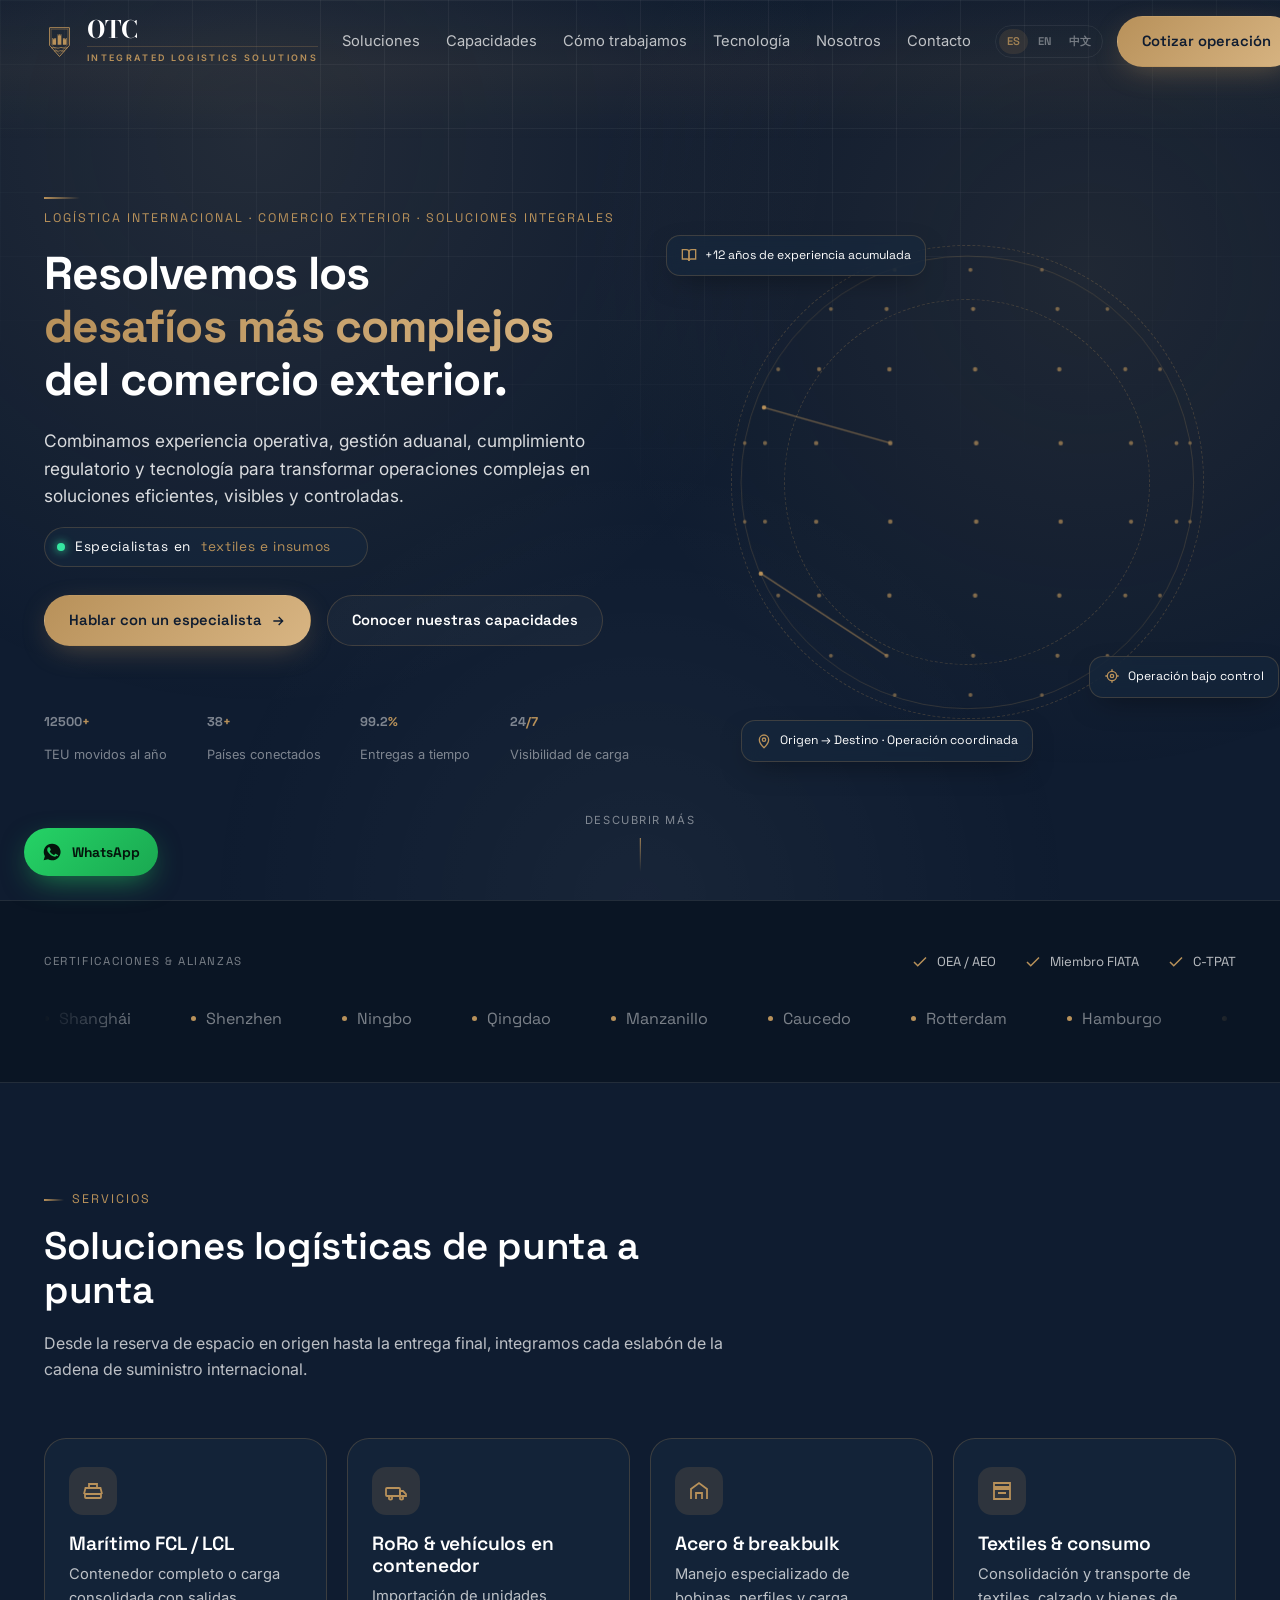
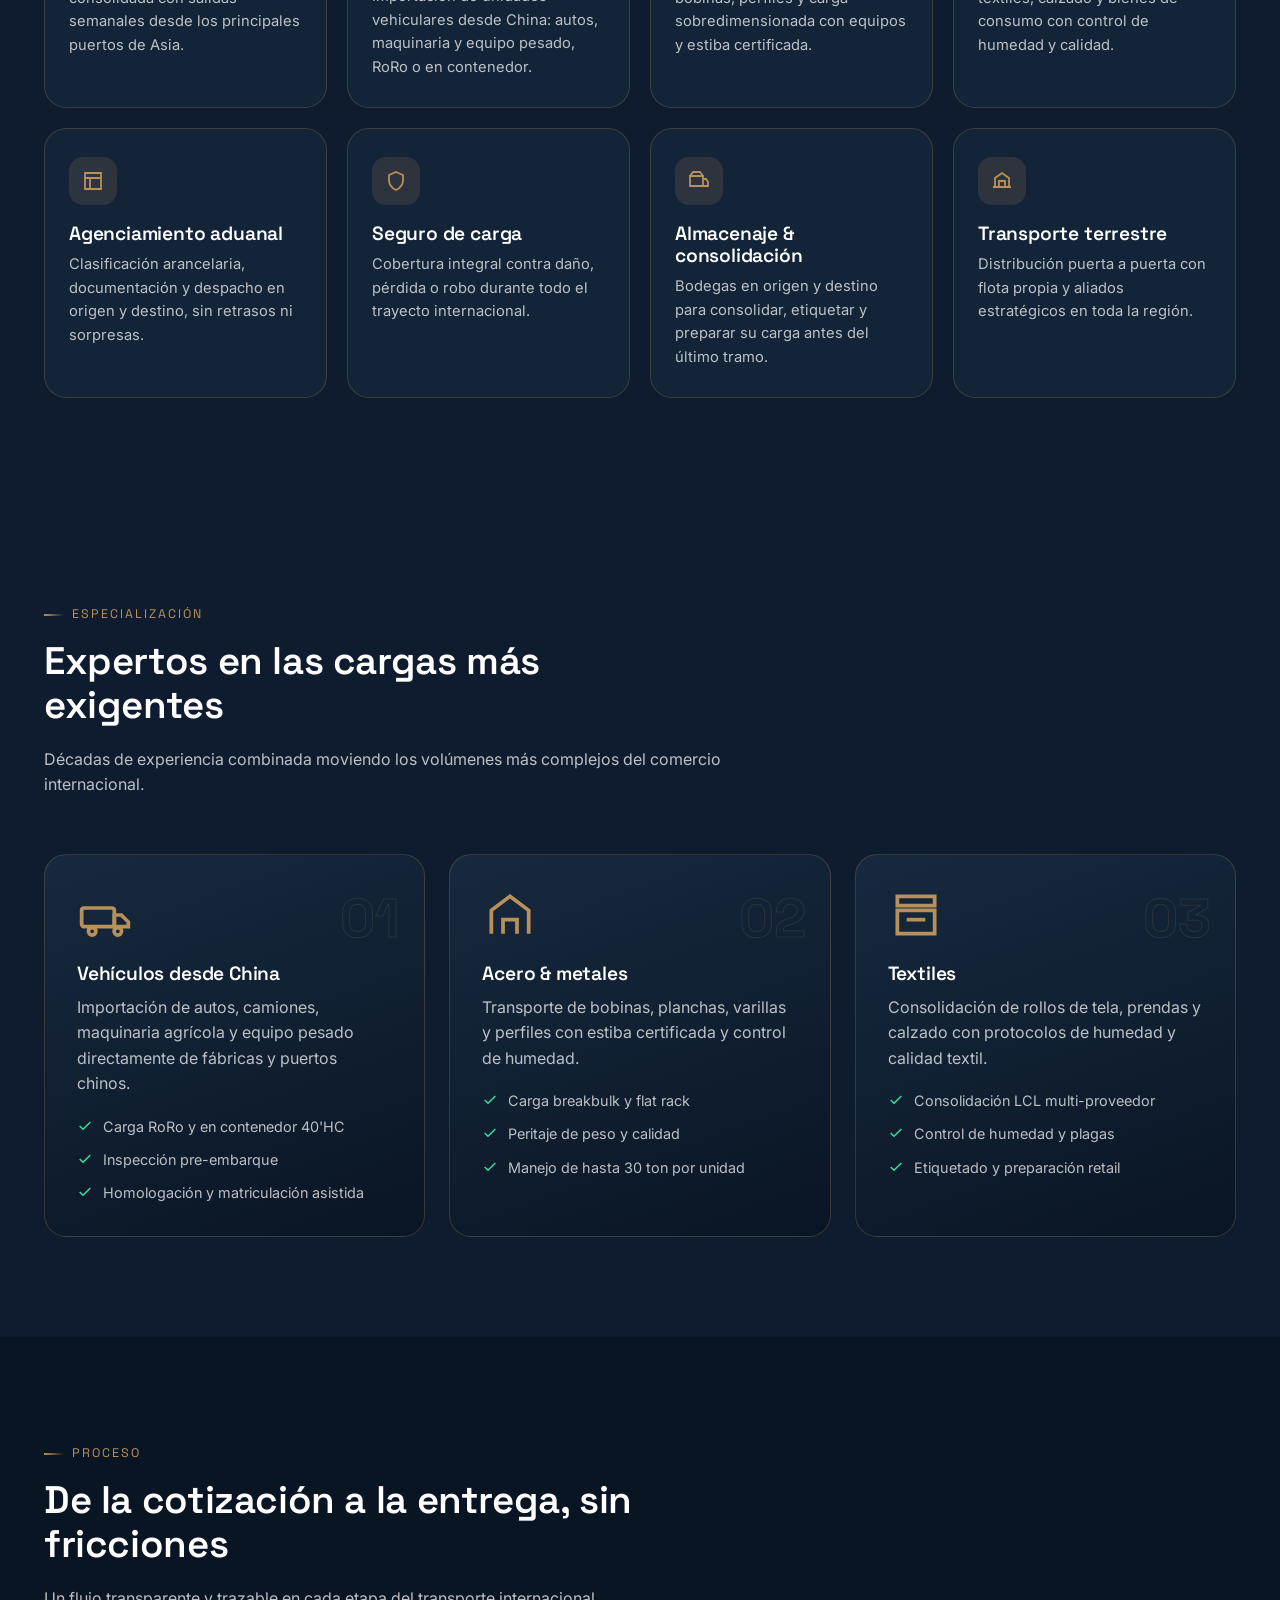
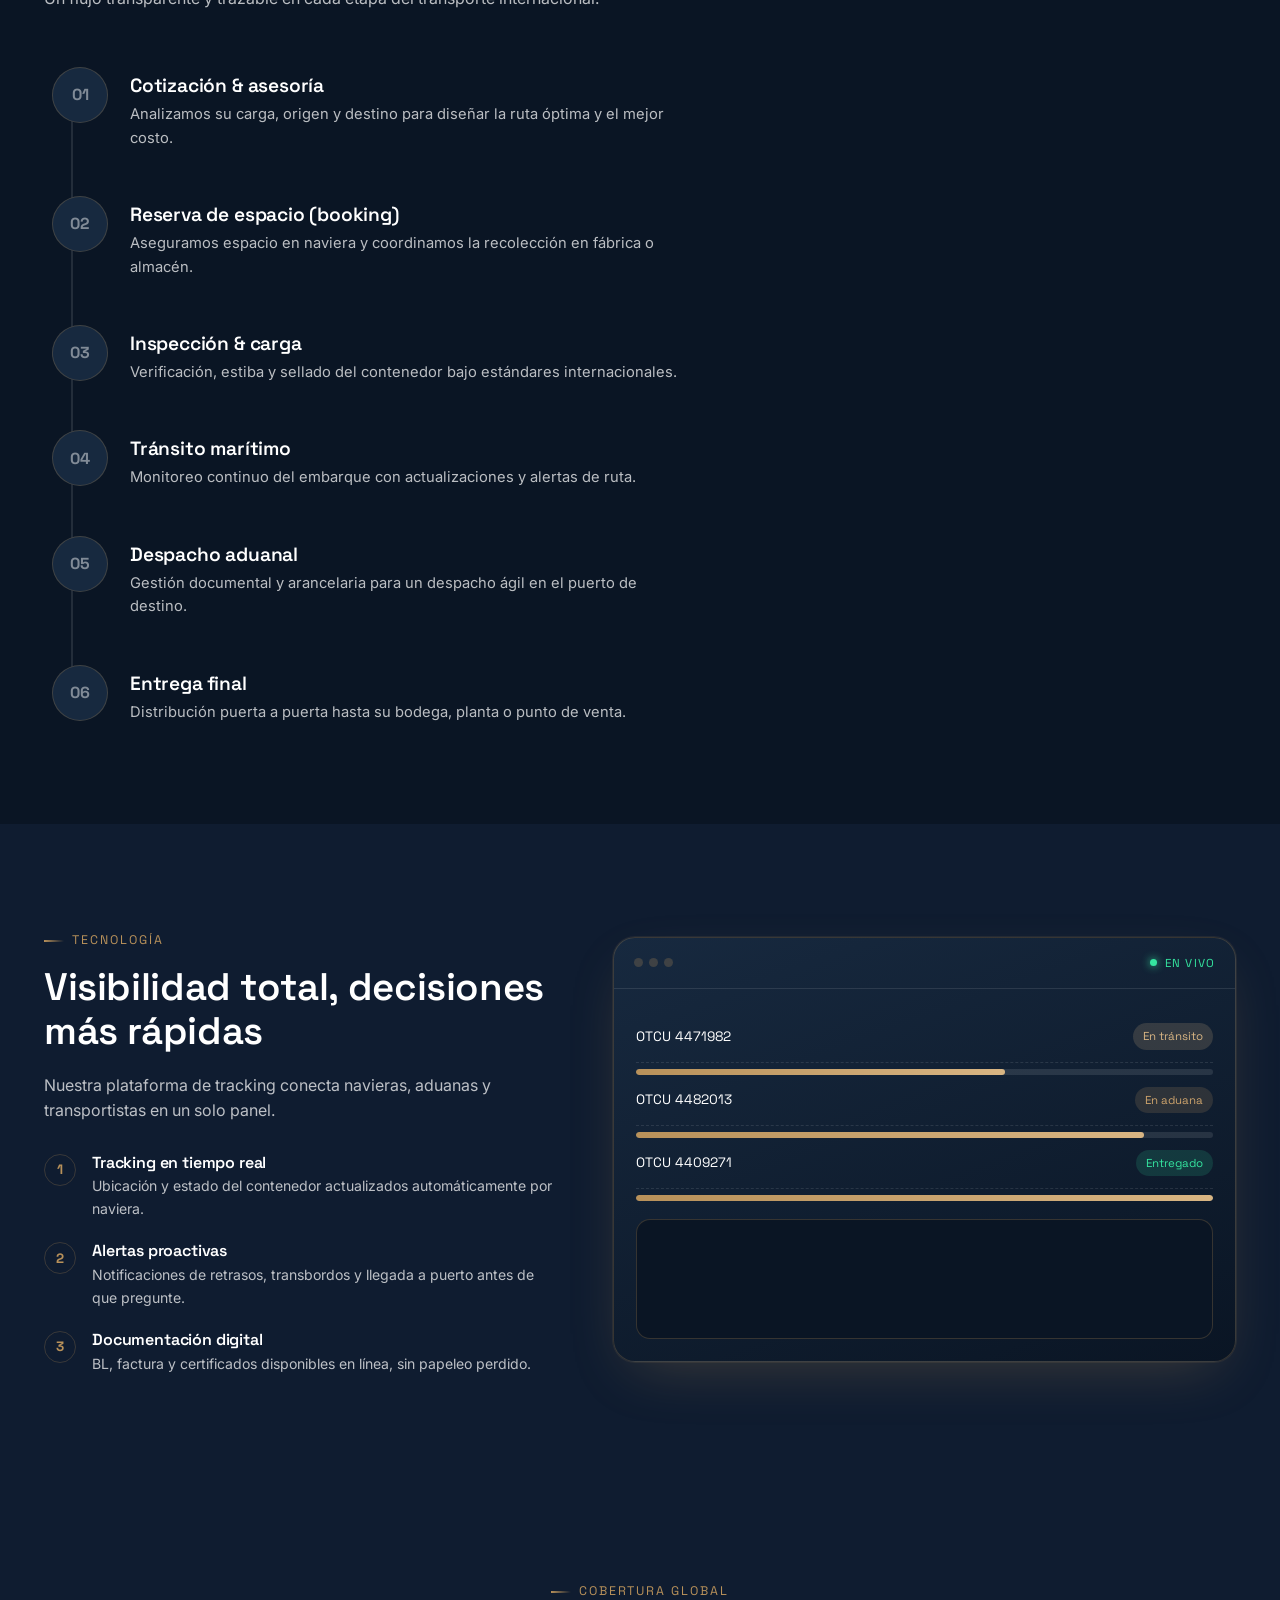
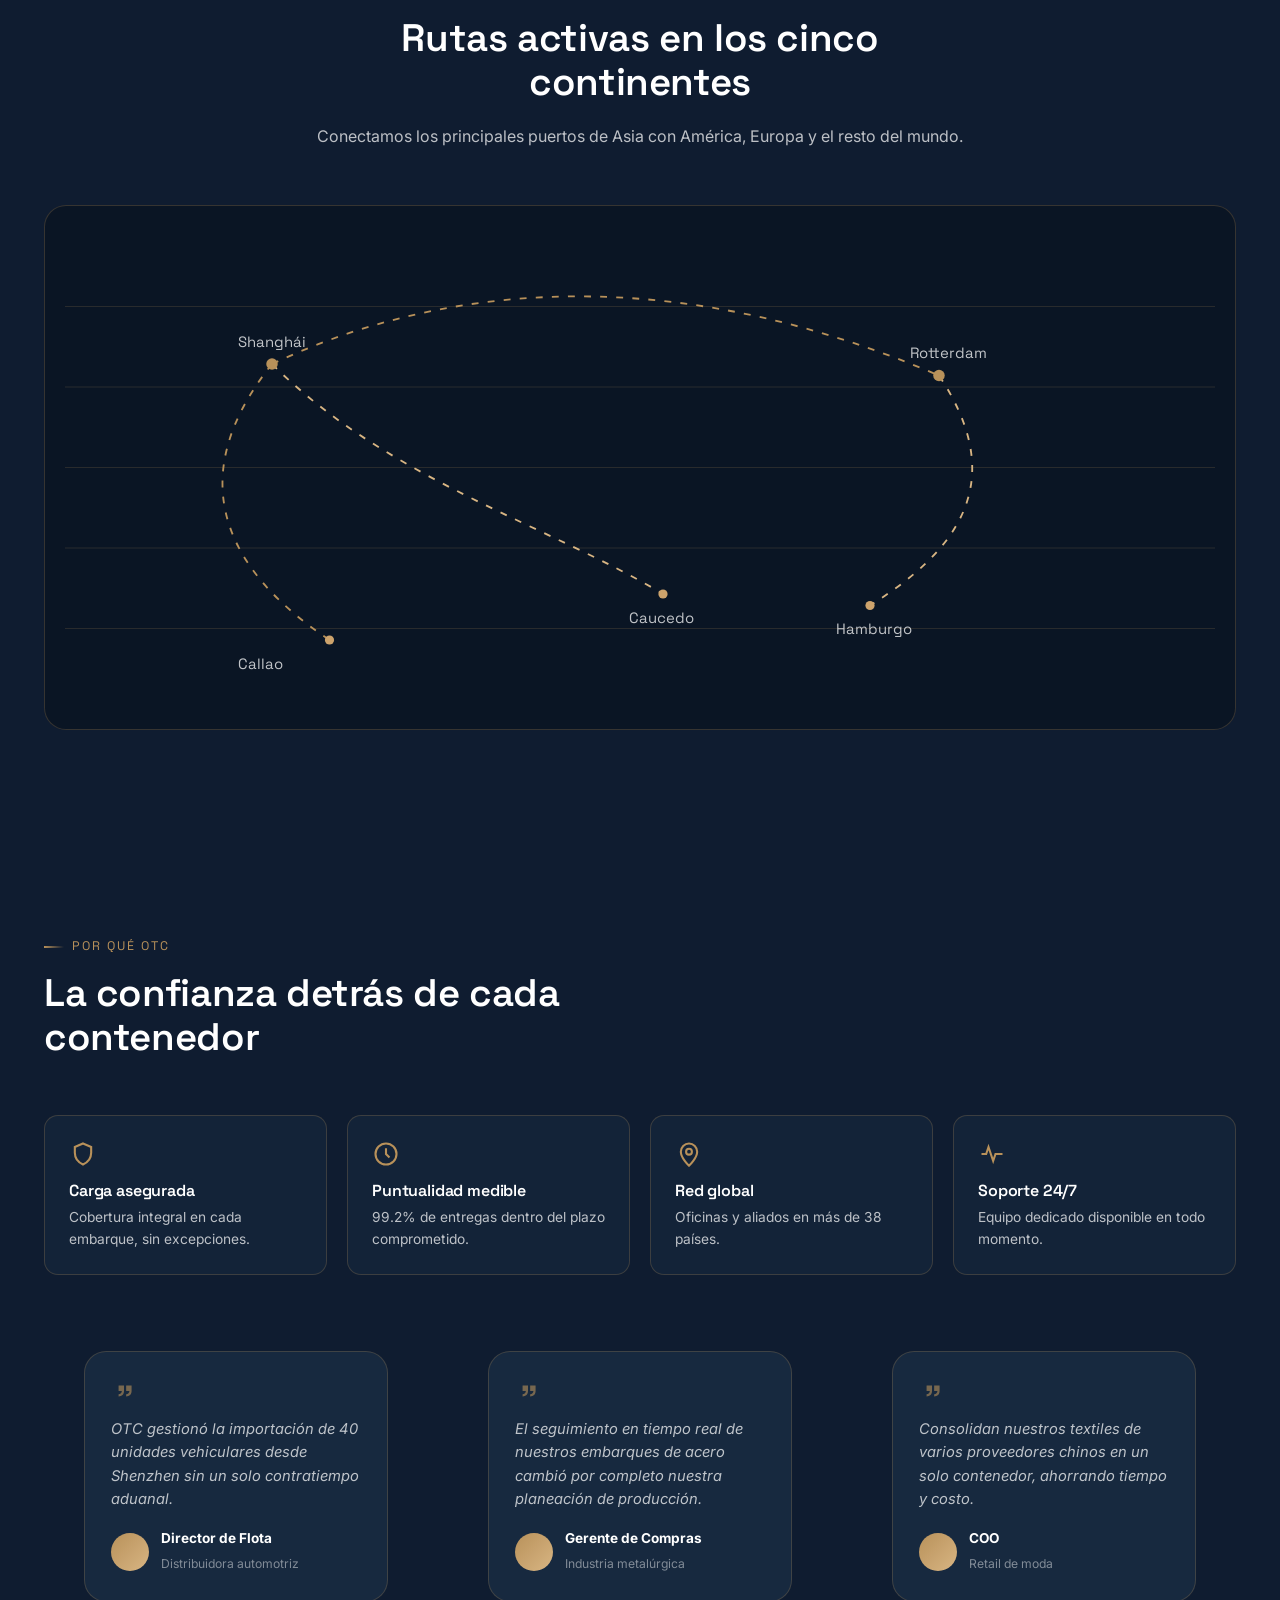
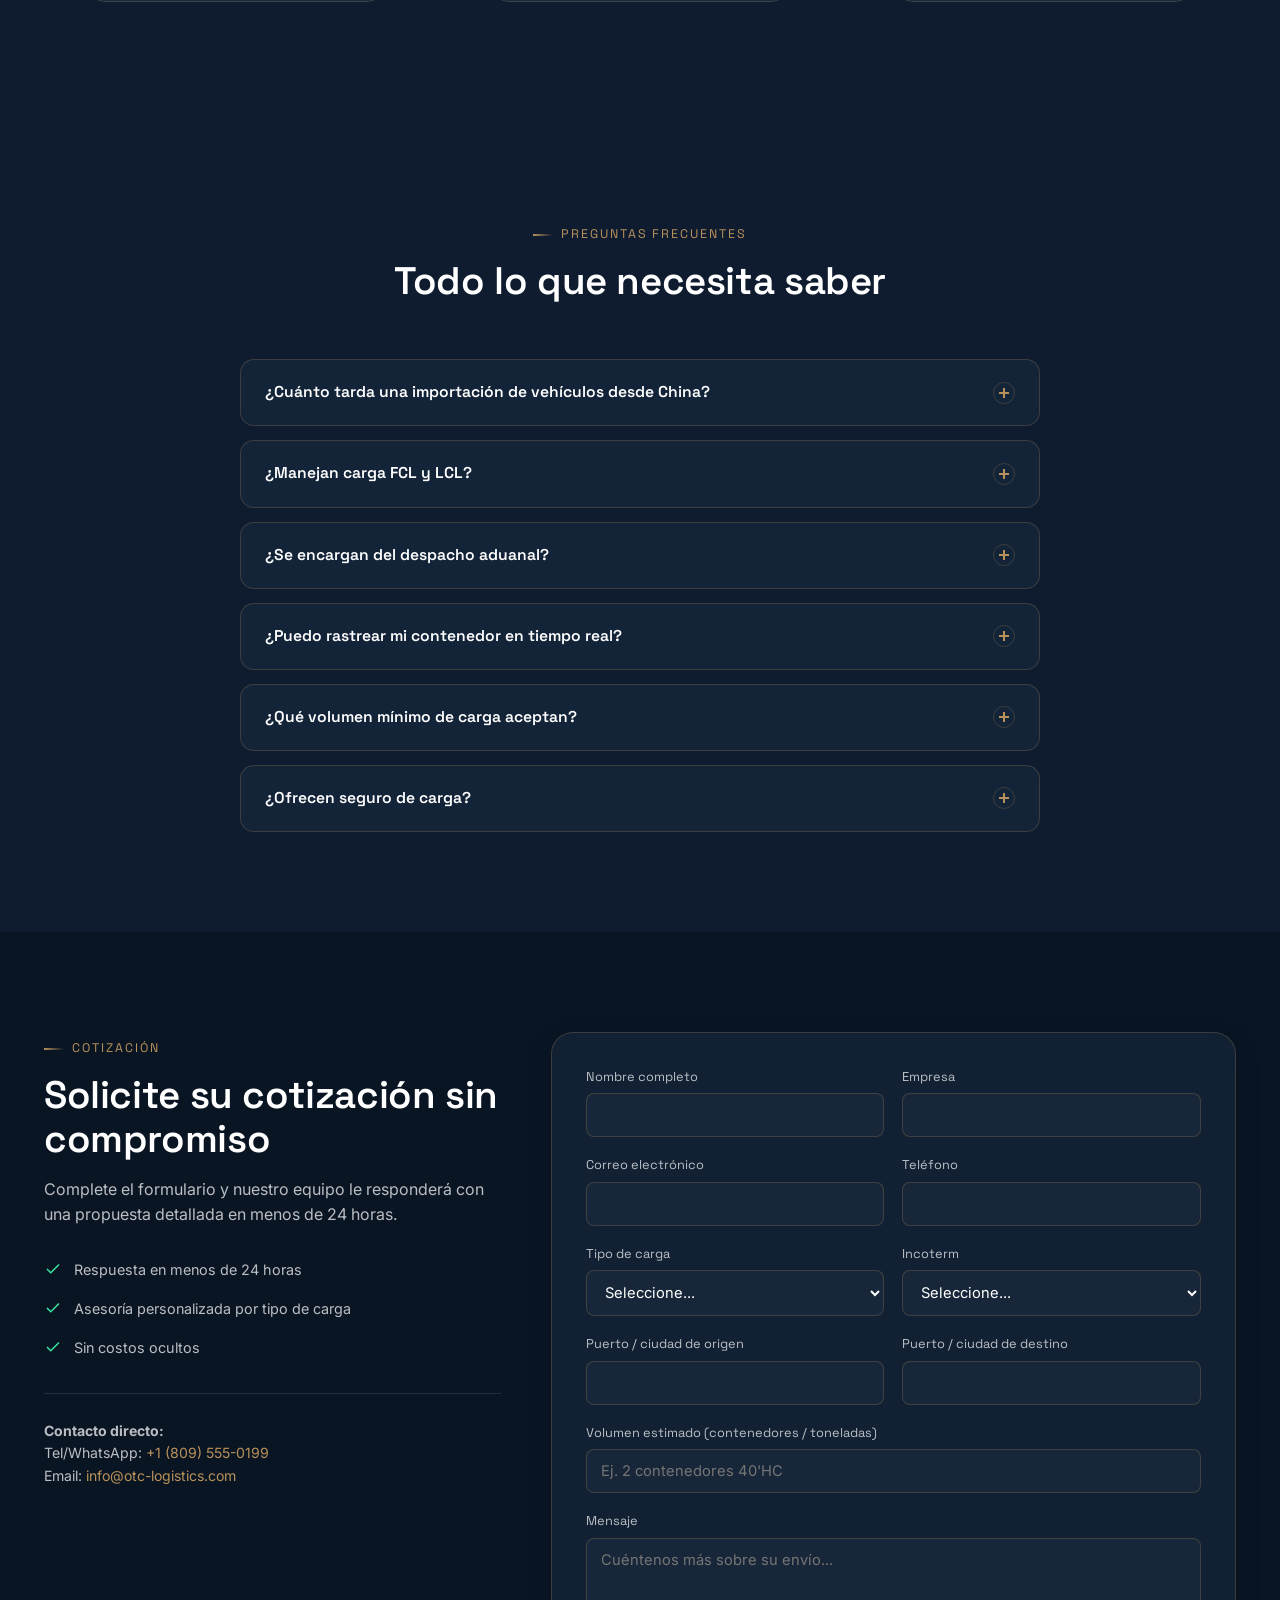
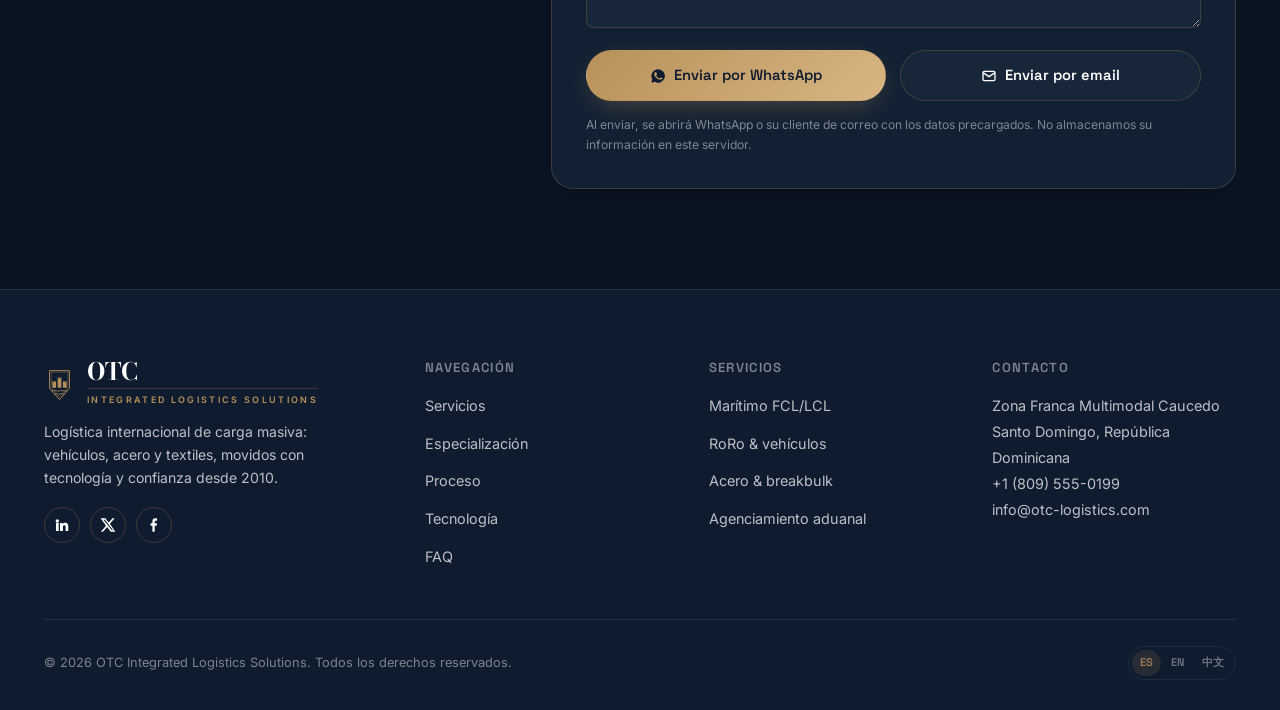
==== commit e47c47f7: "Cambios en etiqueta de estado" ====
--- a/index.html
+++ b/index.html
@@ -187,7 +187,7 @@
         <div class="ring"></div>
         <div class="ring r2"></div>
         <div class="badge b1"><svg viewBox="0 0 24 24" fill="none" stroke="currentColor" stroke-width="2"><path d="M2 4h6a4 4 0 014 4v13a3 3 0 00-3-3H2z"/><path d="M22 4h-6a4 4 0 00-4 4v13a3 3 0 013-3h7z"/></svg> +12 años de experiencia acumulada</div>
-        <div class="badge b2"><svg viewBox="0 0 24 24" fill="none" stroke="currentColor" stroke-width="2"><rect x="3" y="7" width="13" height="10" rx="1"/><path d="M16 10h3l2 3v4h-5z"/><circle cx="7.5" cy="19" r="1.5"/><circle cx="17.5" cy="19" r="1.5"/></svg> Contenedor en tránsito</div>
+        <div class="badge b2"><svg viewBox="0 0 24 24" fill="none" stroke="currentColor" stroke-width="2"><circle cx="12" cy="12" r="7"/><circle cx="12" cy="12" r="2.5"/><path d="M12 2v3M12 19v3M2 12h3M19 12h3"/></svg> Operación bajo control</div>
         <div class="badge b3"><svg viewBox="0 0 24 24" fill="none" stroke="currentColor" stroke-width="2"><path d="M12 22s7-6.5 7-12a7 7 0 10-14 0c0 5.5 7 12 7 12z"/><circle cx="12" cy="10" r="2.5"/></svg> Origen → Destino · Operación coordinada</div>
       </div>
     </div>
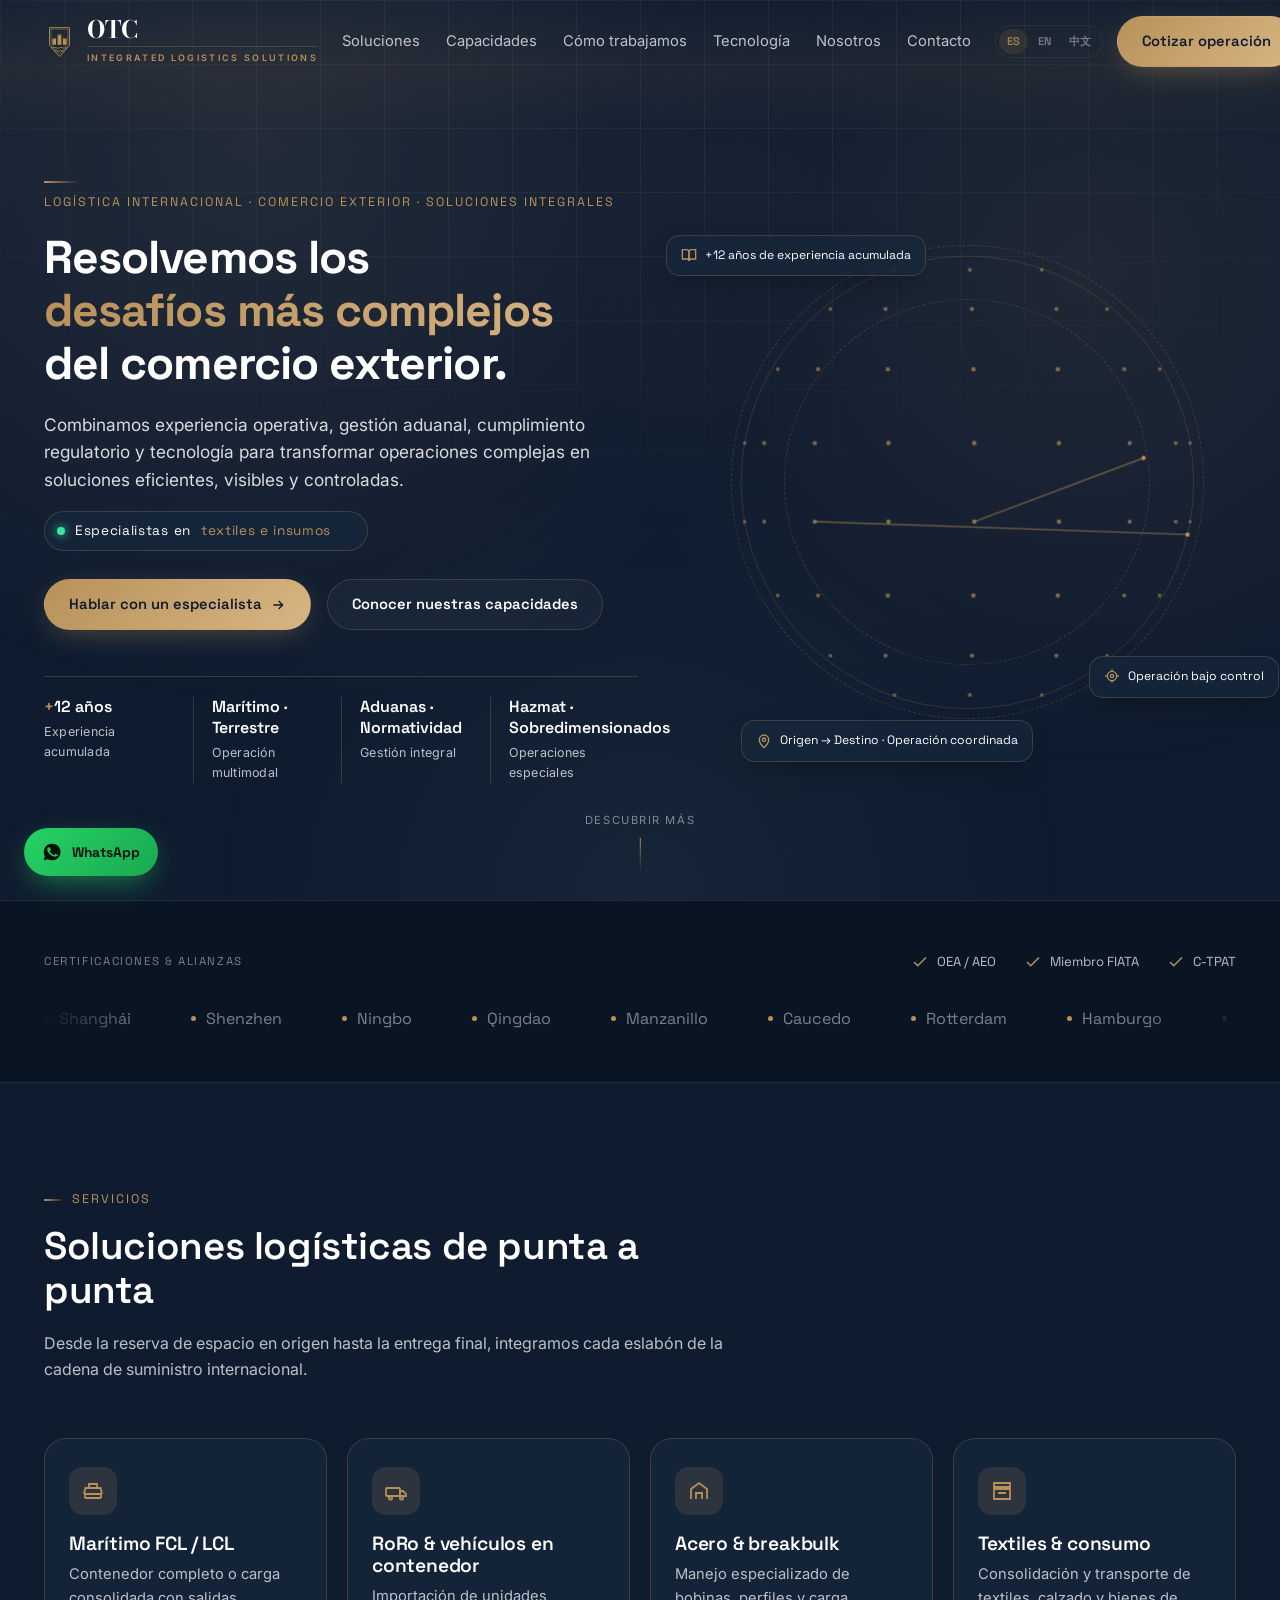
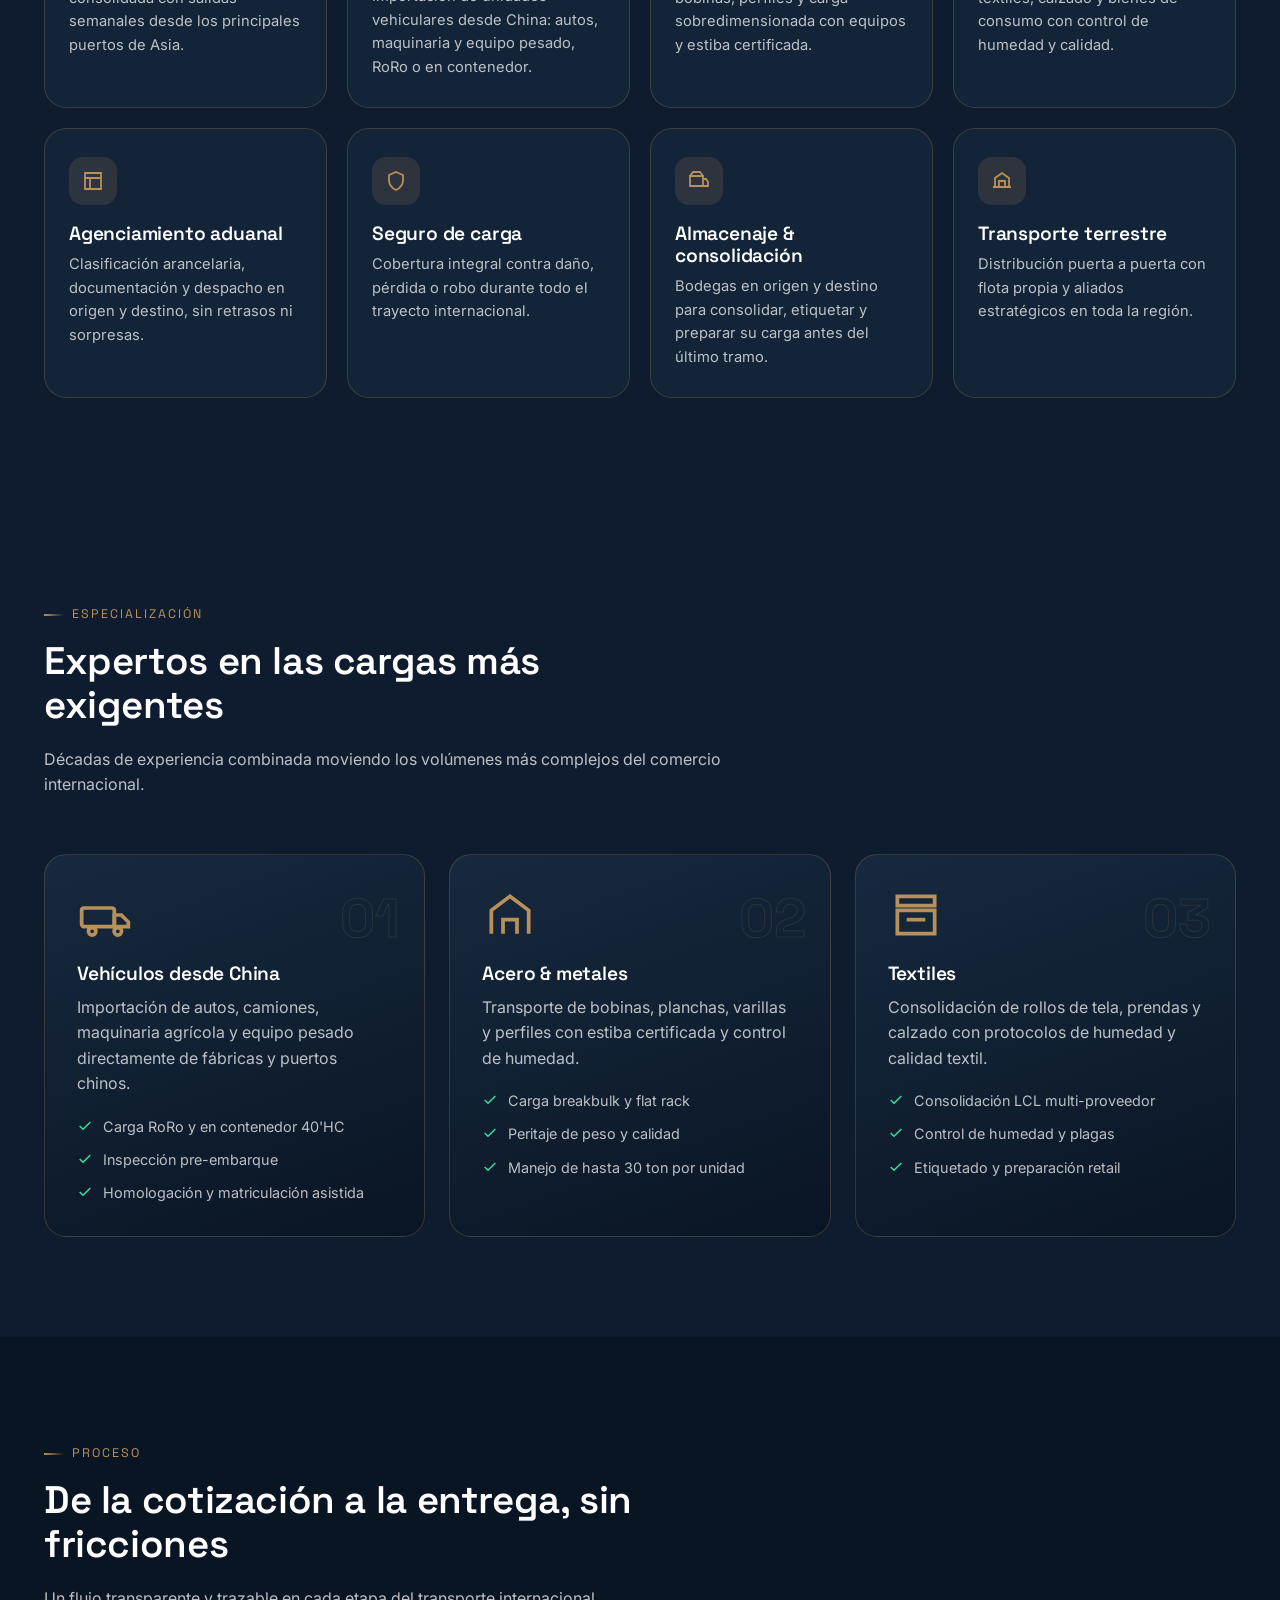
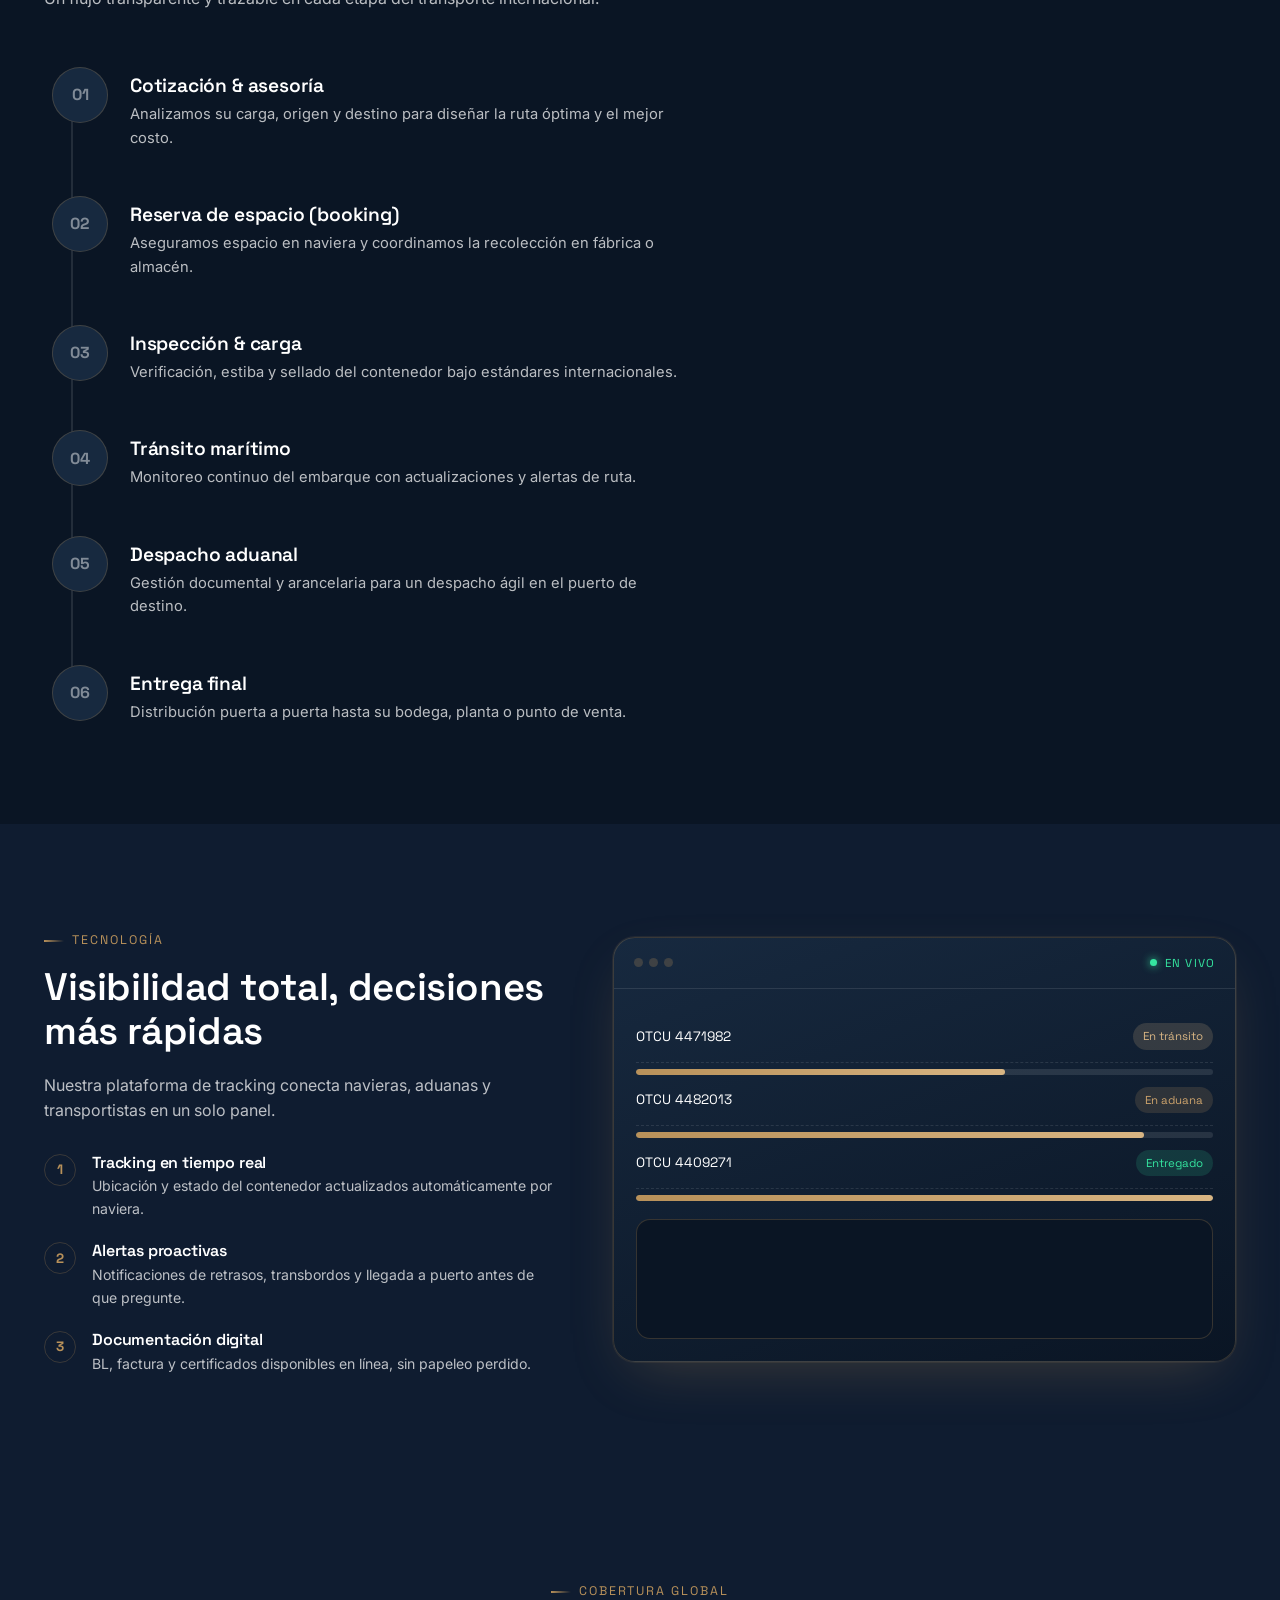
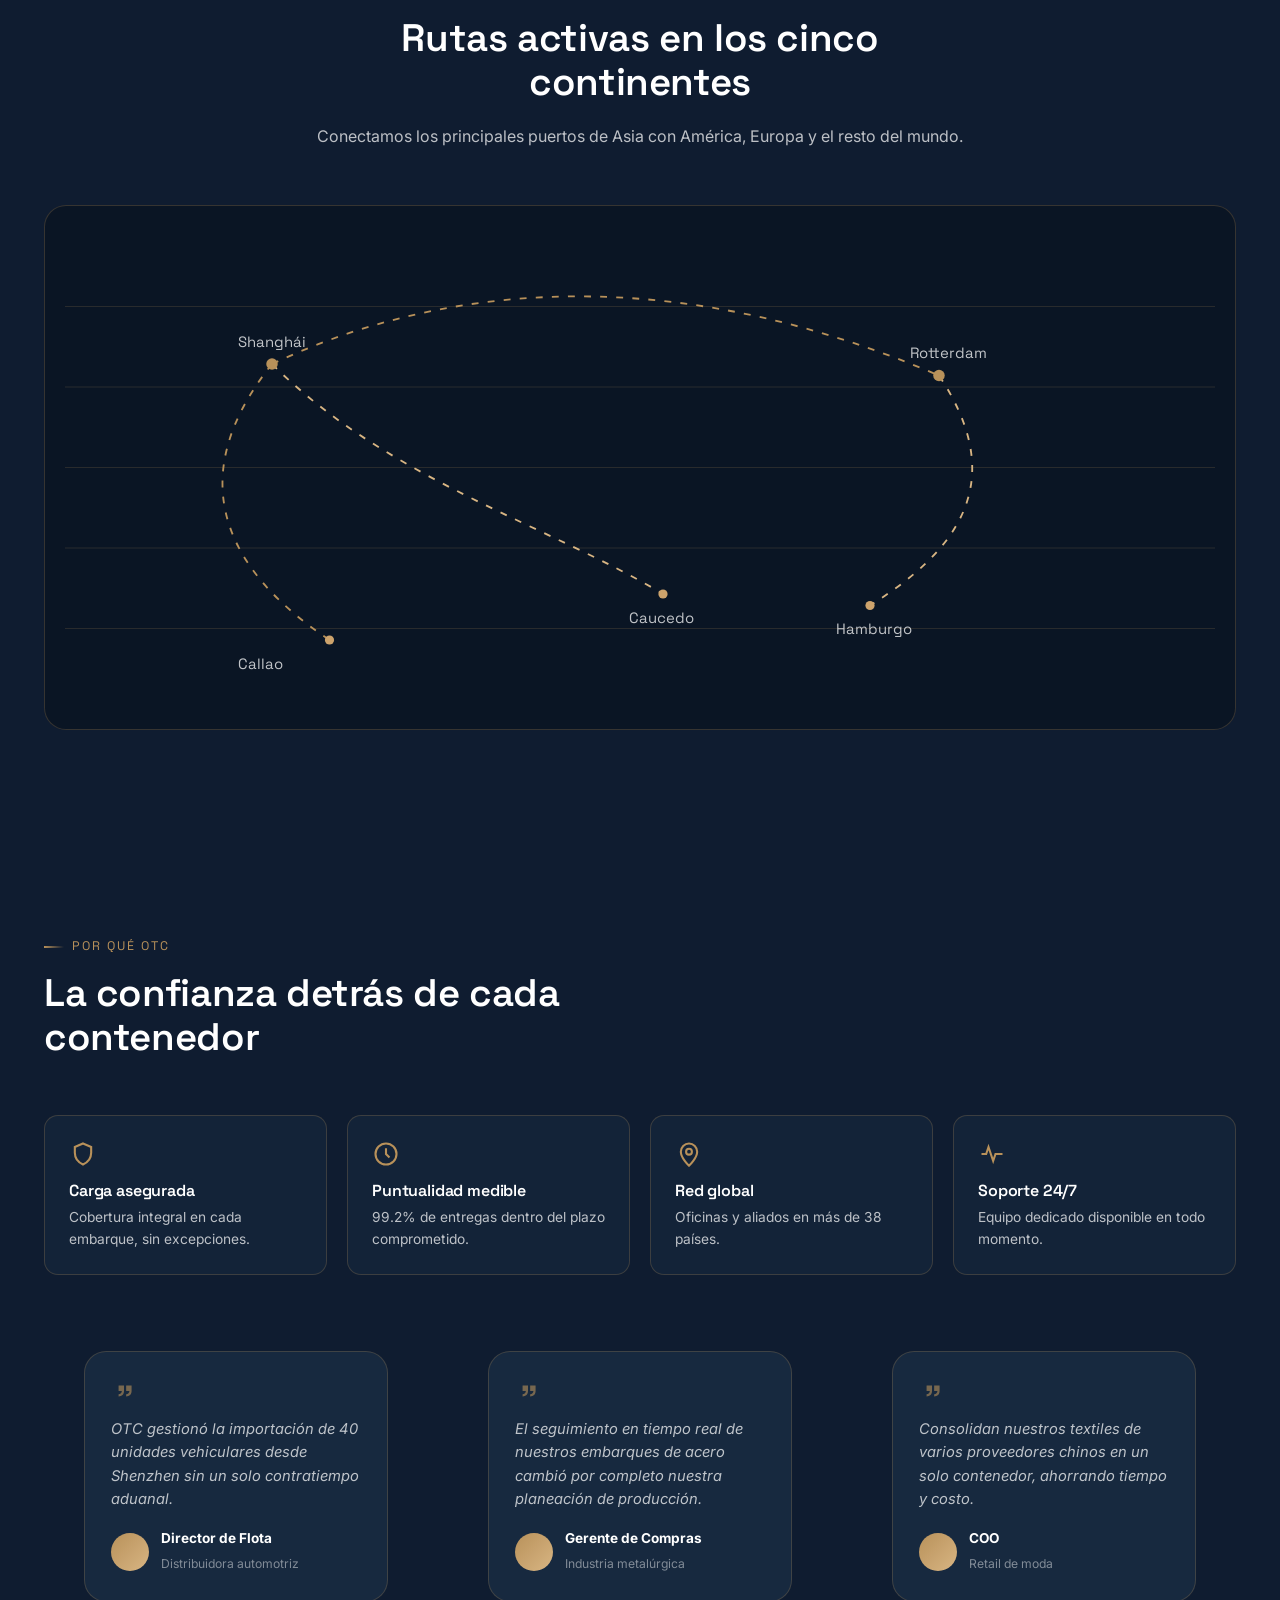
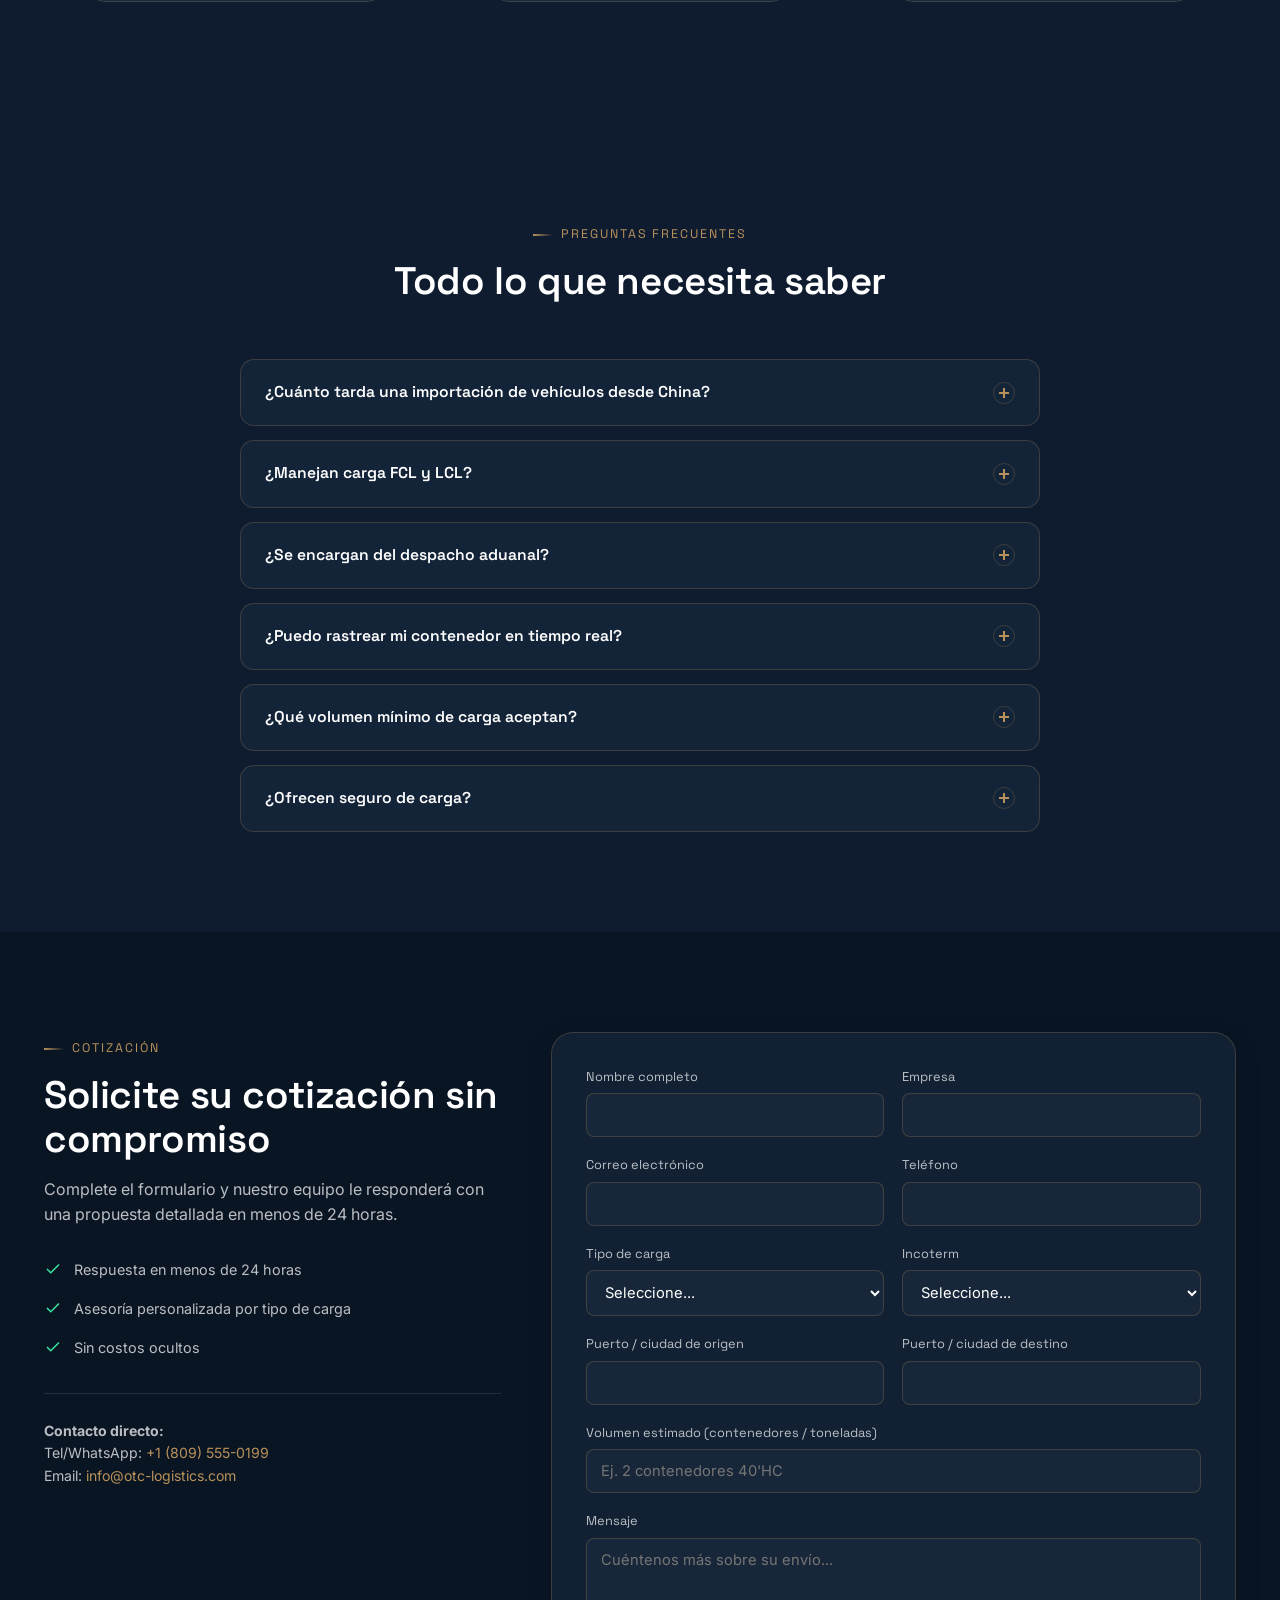
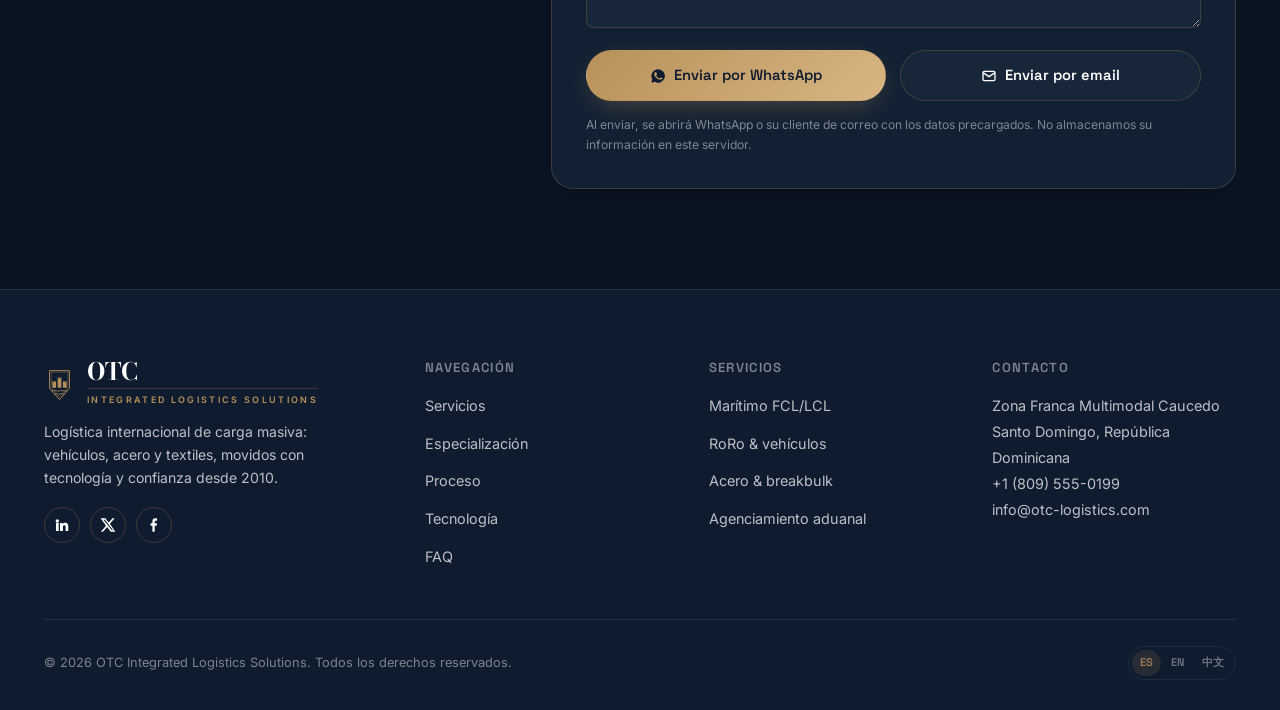
==== commit 23c39f36: "Cambios en indicadores inferiores" ====
--- a/index.html
+++ b/index.html
@@ -175,10 +175,10 @@
         </div>
 
         <div class="hero-kpis">
-          <div class="kpi"><b><span data-counter="12500">0</span><span class="suffix">+</span></b><span>TEU movidos al año</span></div>
-          <div class="kpi"><b><span data-counter="38">0</span><span class="suffix">+</span></b><span>Países conectados</span></div>
-          <div class="kpi"><b><span data-counter="99.2">0</span><span class="suffix">%</span></b><span>Entregas a tiempo</span></div>
-          <div class="kpi"><b><span data-counter="24">0</span><span class="suffix">/7</span></b><span>Visibilidad de carga</span></div>
+          <div class="kpi"><b><span class="suffix">+</span>12 años</b><span>Experiencia acumulada</span></div>
+          <div class="kpi"><b>Marítimo · Terrestre</b><span>Operación multimodal</span></div>
+          <div class="kpi"><b>Aduanas · Normatividad</b><span>Gestión integral</span></div>
+          <div class="kpi"><b>Hazmat · Sobredimensionados</b><span>Operaciones especiales</span></div>
         </div>
       </div>
 
--- a/assets/css/styles.css
+++ b/assets/css/styles.css
@@ -250,12 +250,17 @@
 .hero-rotator [data-rotator]{ color: var(--cyan); min-width: 150px; }
 .hero-cta{ display:flex; flex-wrap:wrap; gap: 16px; margin-bottom: 46px; }
 
-.hero-kpis{ display:grid; grid-template-columns: repeat(4, auto); gap: 30px; }
+.hero-kpis{
+  display:grid; grid-template-columns: repeat(4, minmax(0,1fr)); gap: 0;
+  border-top:1px solid var(--panel-border); padding-top: 20px;
+}
+.kpi{ padding: 0 18px; border-left:1px solid var(--panel-border); display:flex; flex-direction:column; gap:4px; }
+.kpi:first-child{ padding-left:0; border-left:0; }
 .kpi b{
-  display:block; font-family: var(--font-display); font-size: 1.9rem; font-weight:700; color: var(--ink);
+  display:block; font-family: var(--font-display); font-size: 1rem; font-weight:600; line-height:1.3; color: var(--ink);
 }
 .kpi b .suffix{ color: var(--cyan); }
-.kpi span{ font-size: .8rem; color: var(--ink-faint); }
+.kpi > span{ font-size: .78rem; color: var(--ink-dim); letter-spacing:.02em; }
 
 .hero-visual{ position:relative; aspect-ratio: 1/1; }
 .hero-visual canvas{ width:100%; height:100%; display:block; }
@@ -527,7 +532,9 @@
 @media (max-width: 860px){
   .hero-grid{ grid-template-columns:1fr; }
   .hero-visual{ max-width: 420px; margin: 0 auto; order:-1; }
-  .hero-kpis{ grid-template-columns: repeat(2, auto); row-gap: 24px; }
+  .hero-kpis{ grid-template-columns: repeat(2, minmax(0,1fr)); row-gap: 18px; }
+  .kpi:nth-child(odd){ padding-left:0; border-left:0; }
+  .kpi:nth-child(even){ border-left:1px solid var(--panel-border); }
   .nav-primary{
     position:fixed; inset: 64px 0 0 0; height: calc(100svh - 64px); background: rgba(15,28,48,.97);
     backdrop-filter: blur(20px); flex-direction:column; justify-content:flex-start; padding: 40px 24px; gap: 26px;
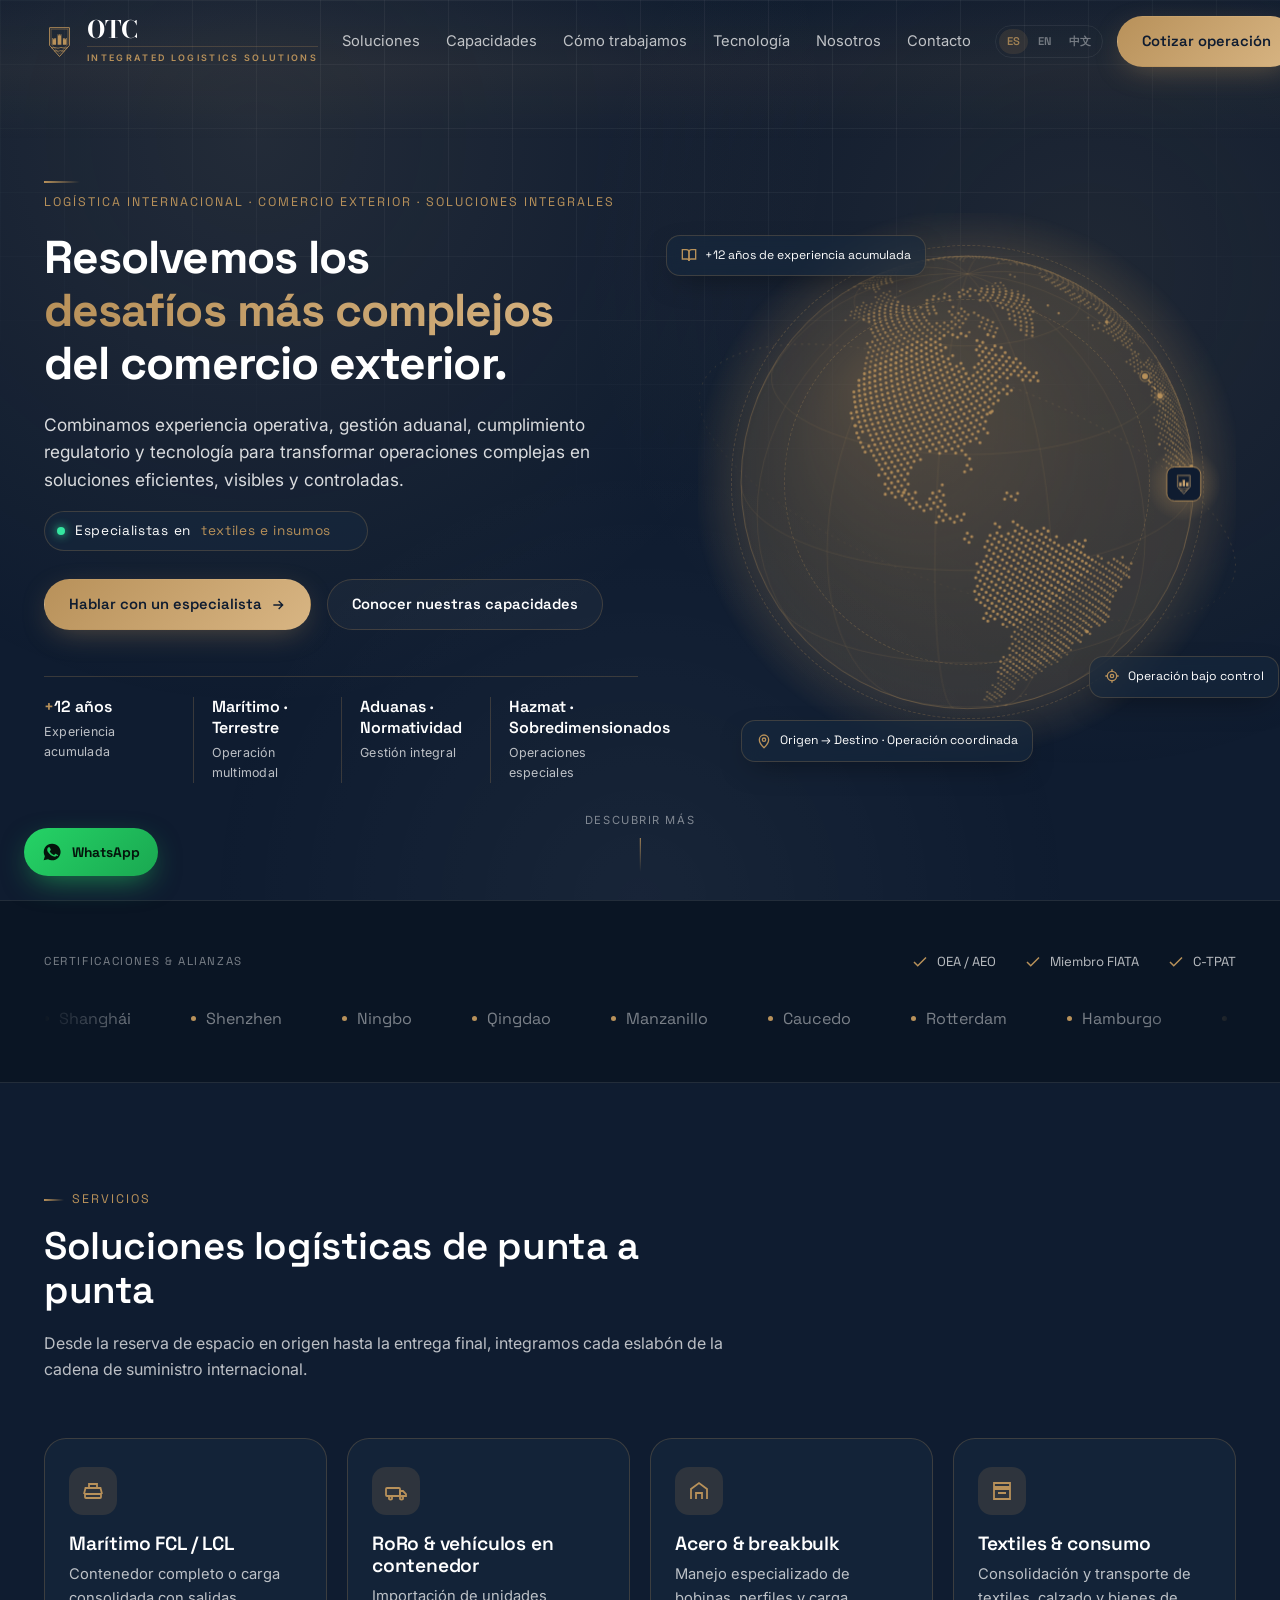
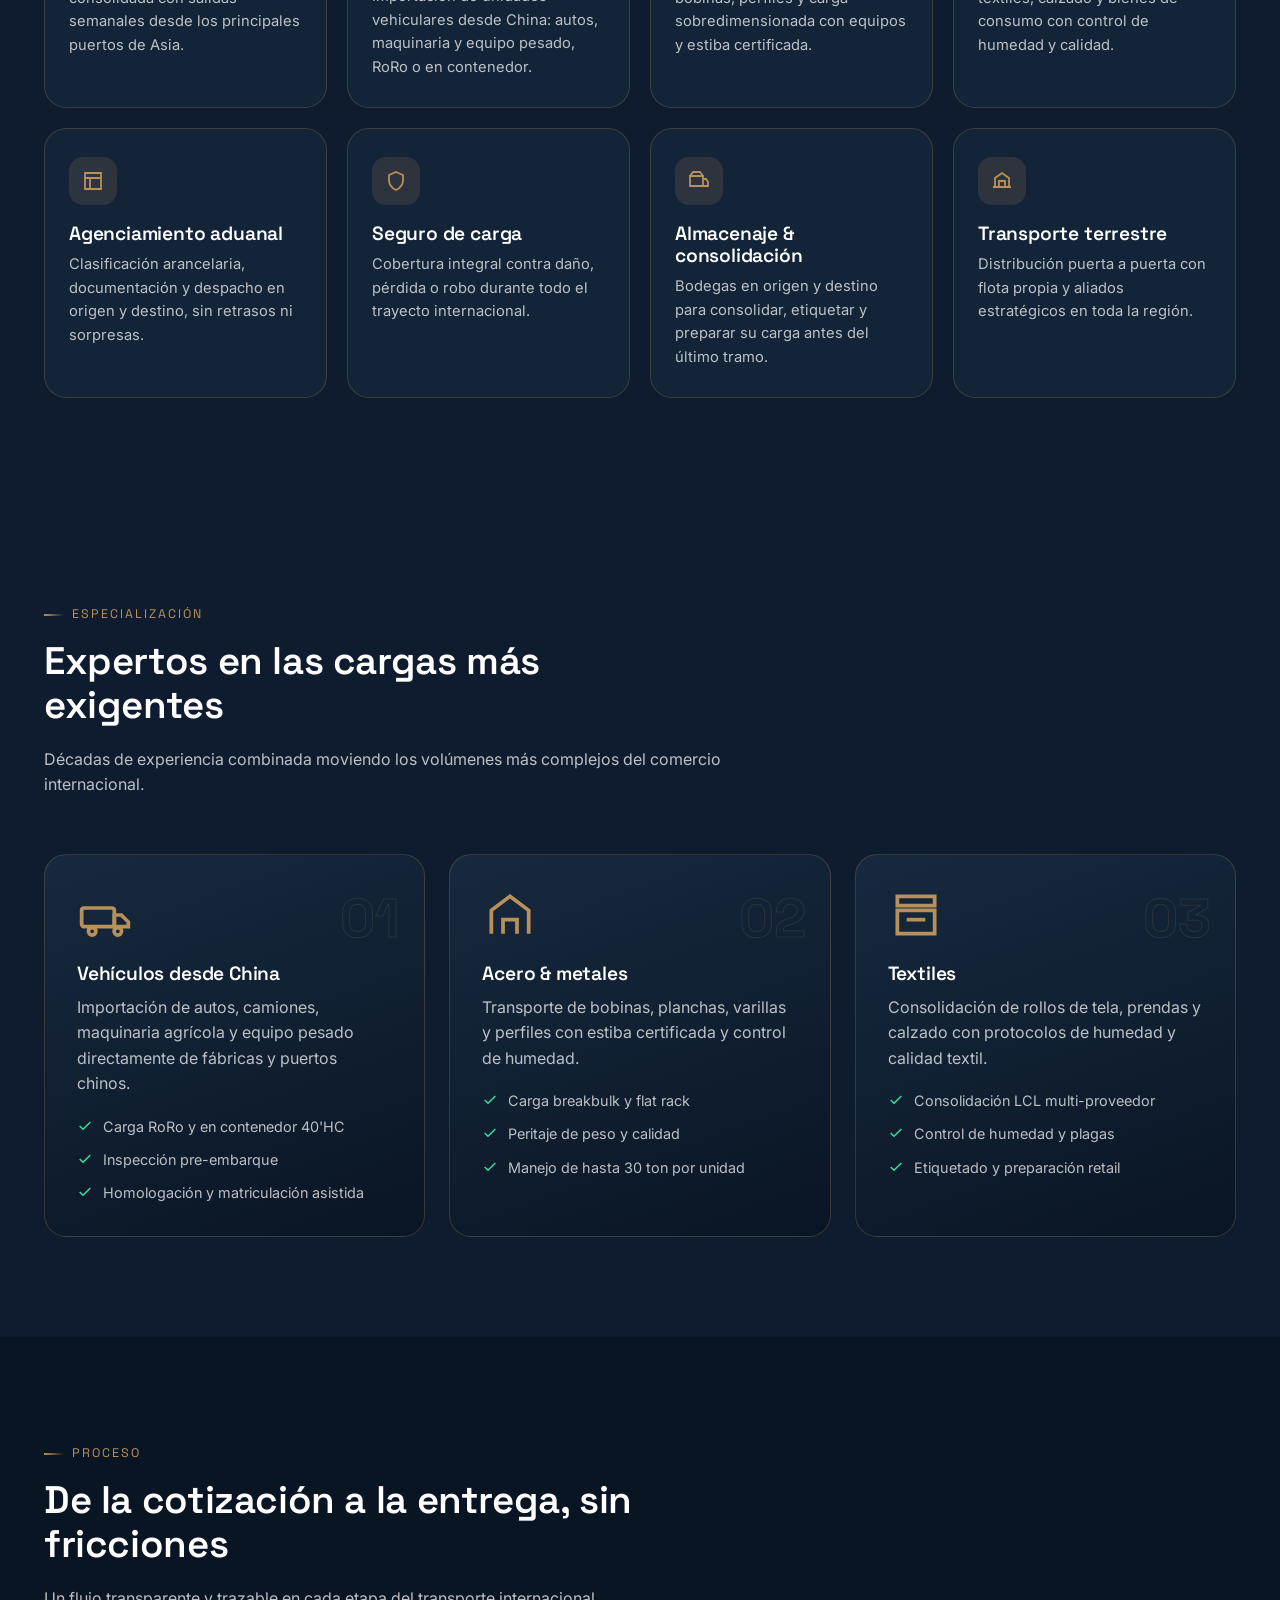
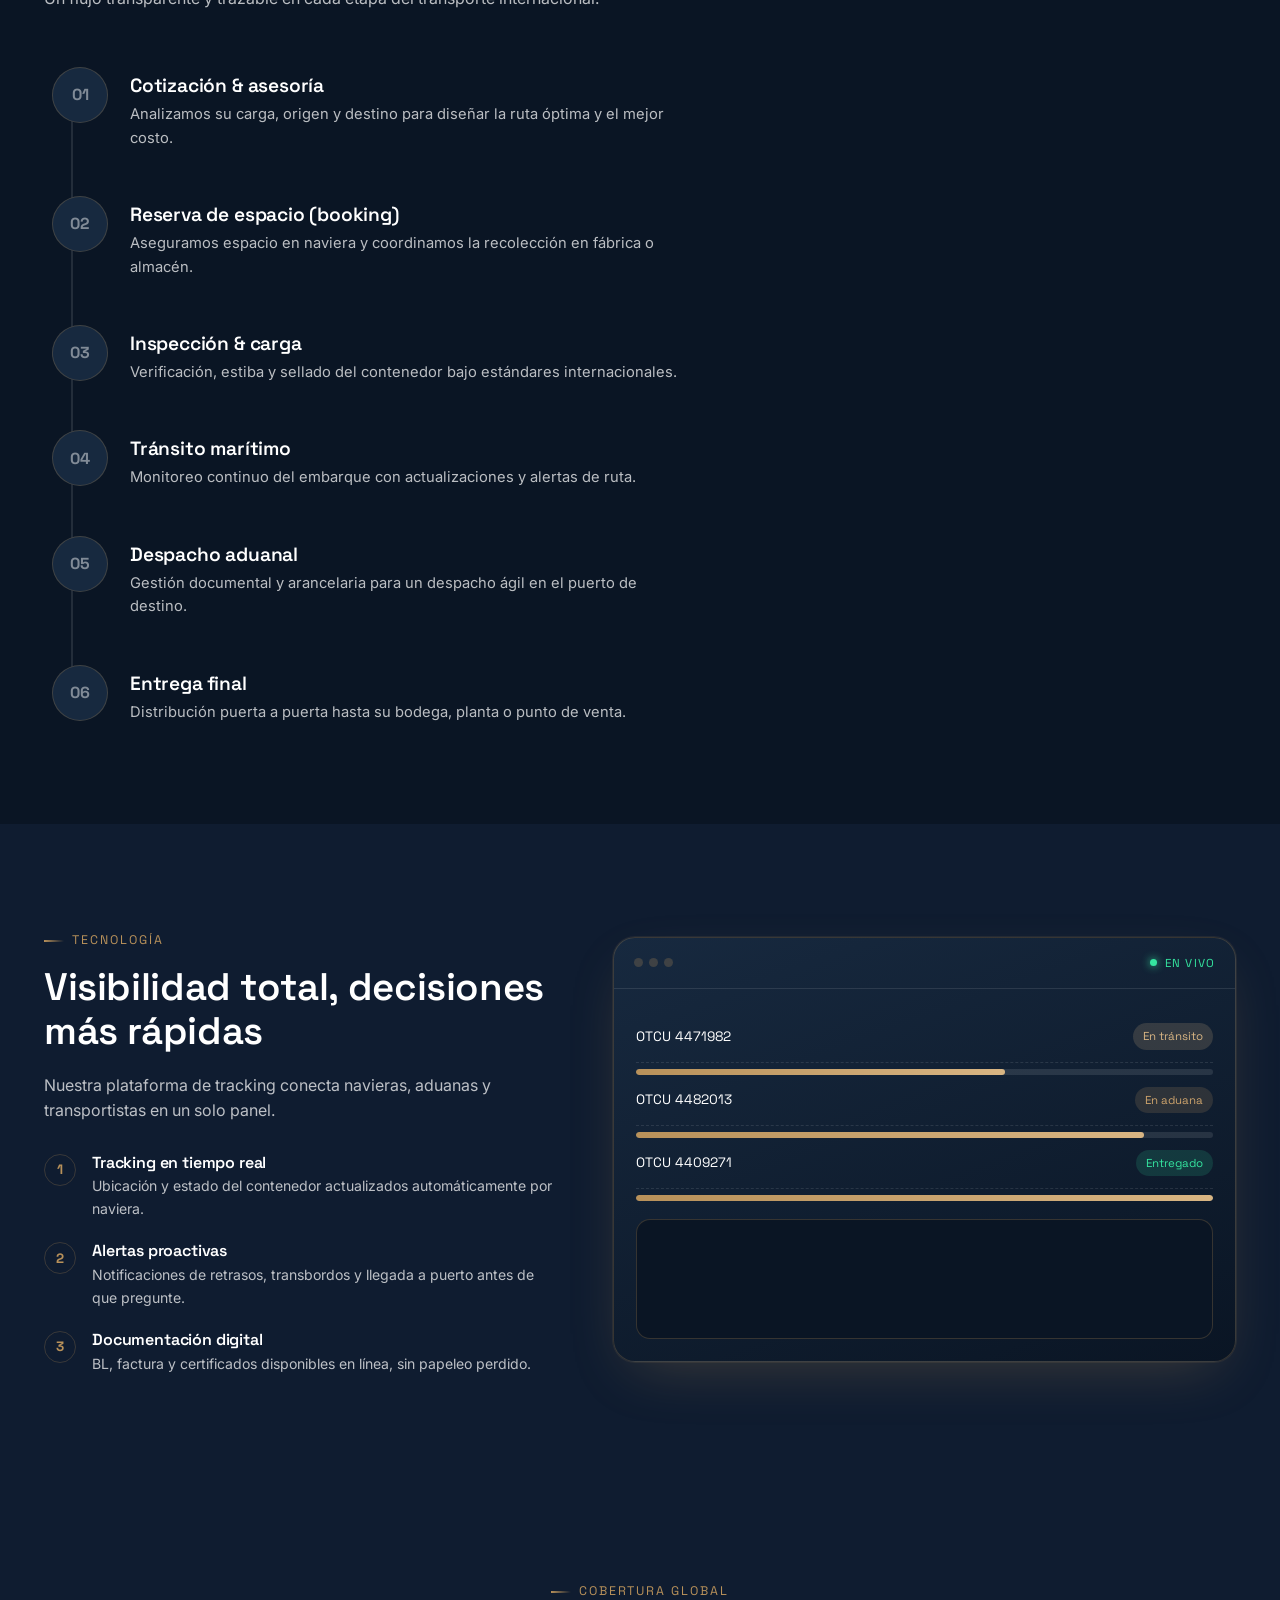
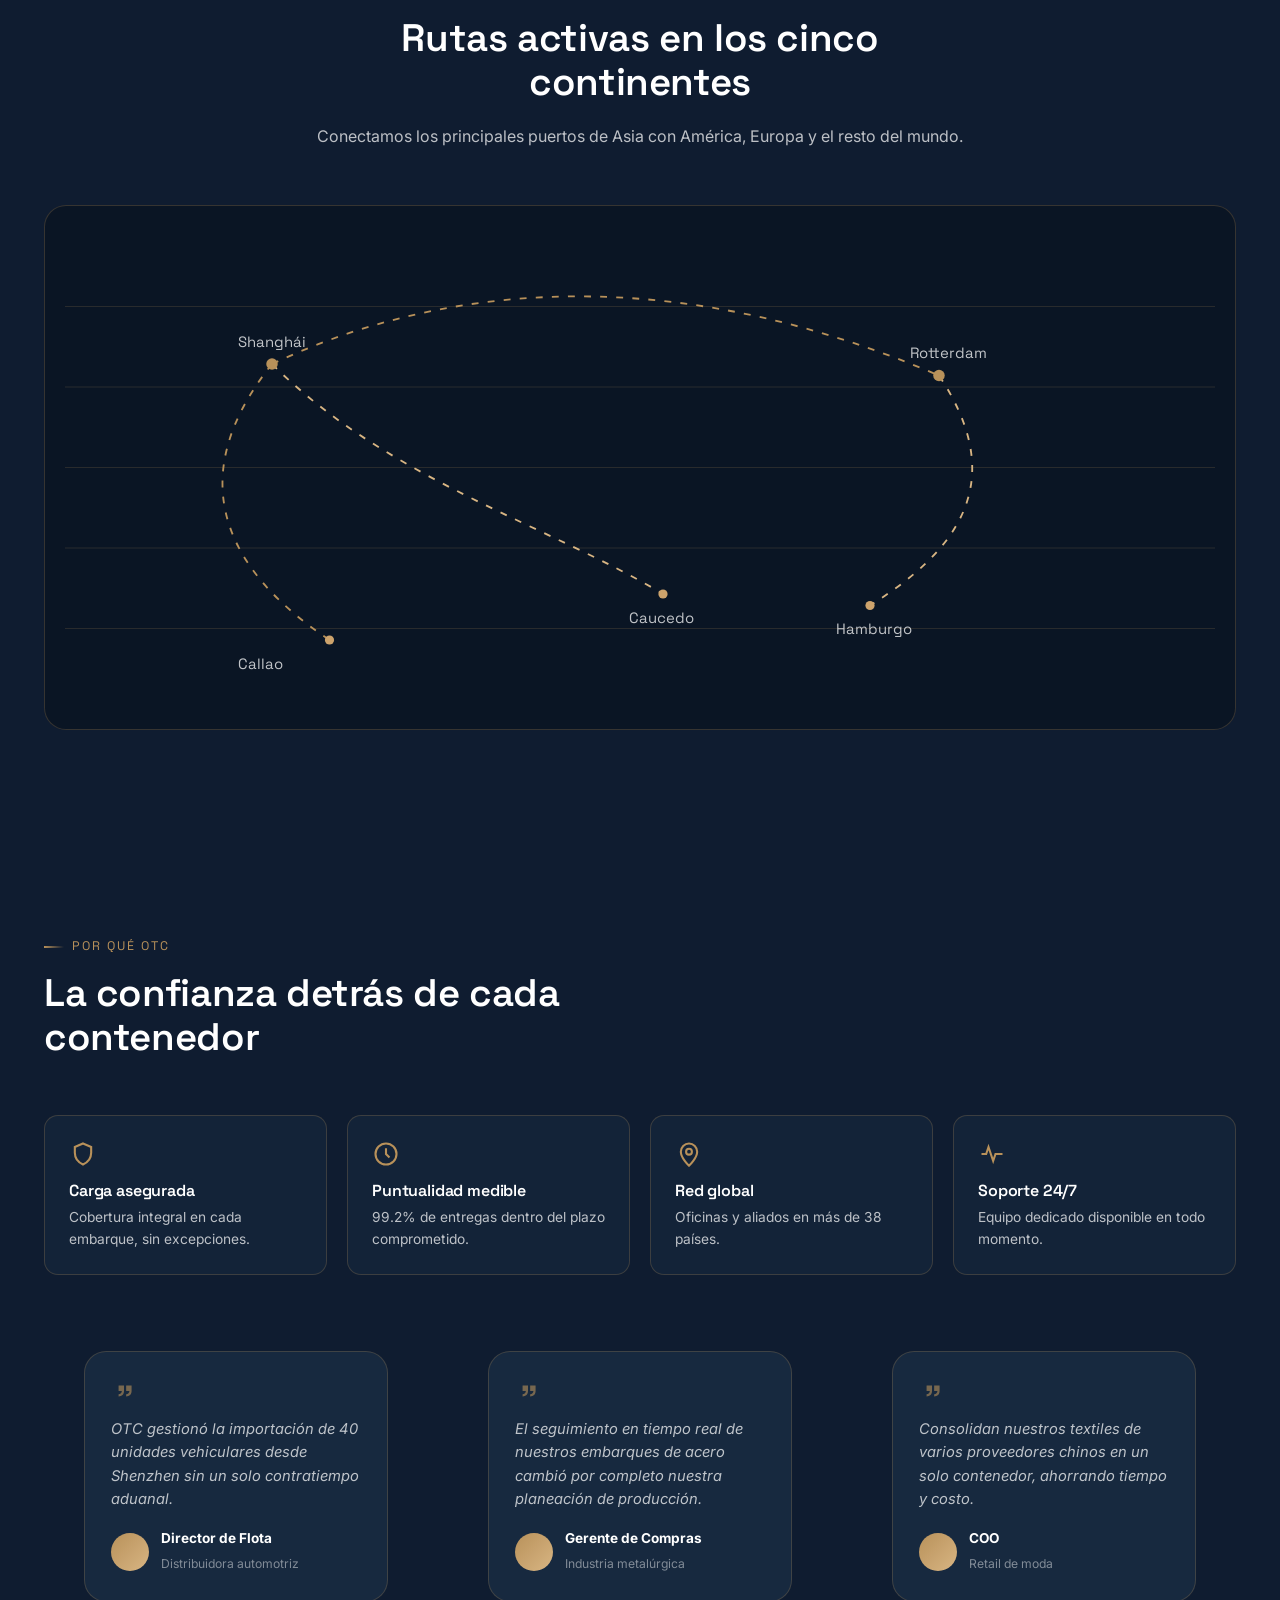
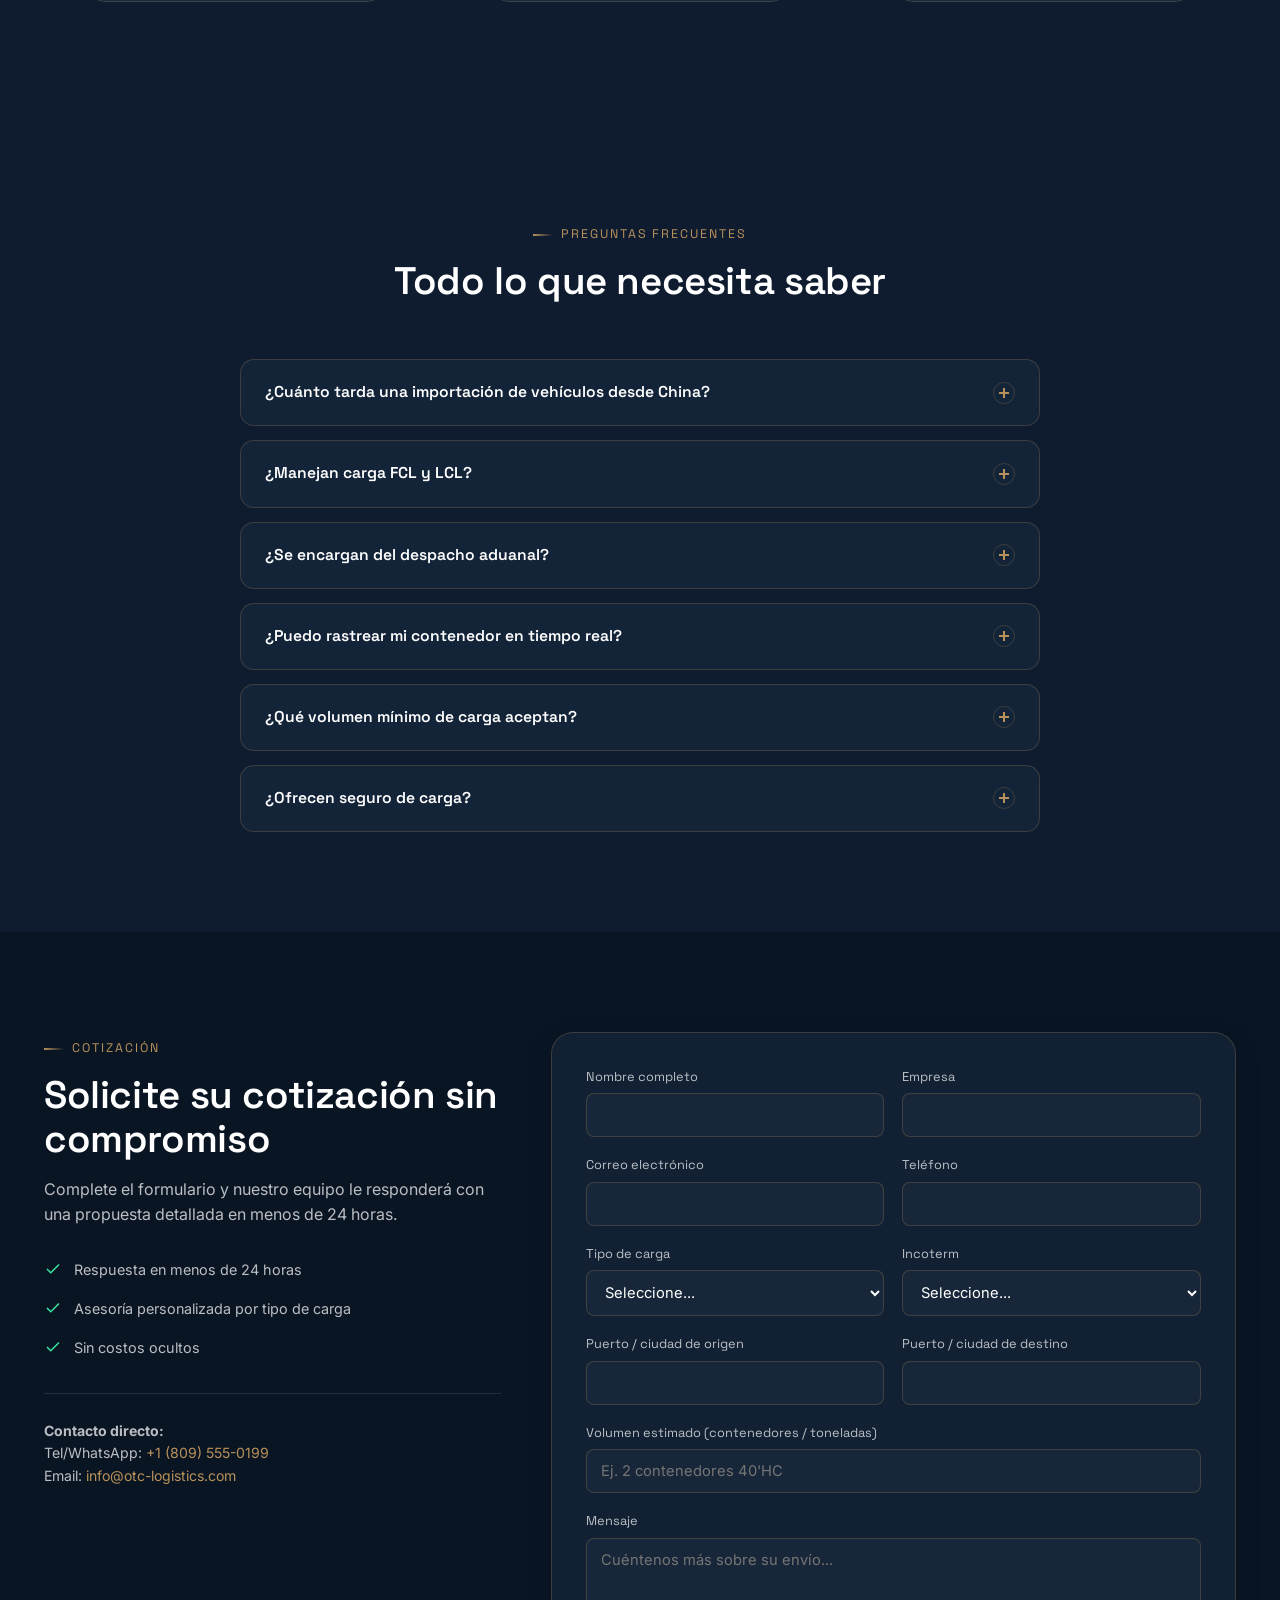
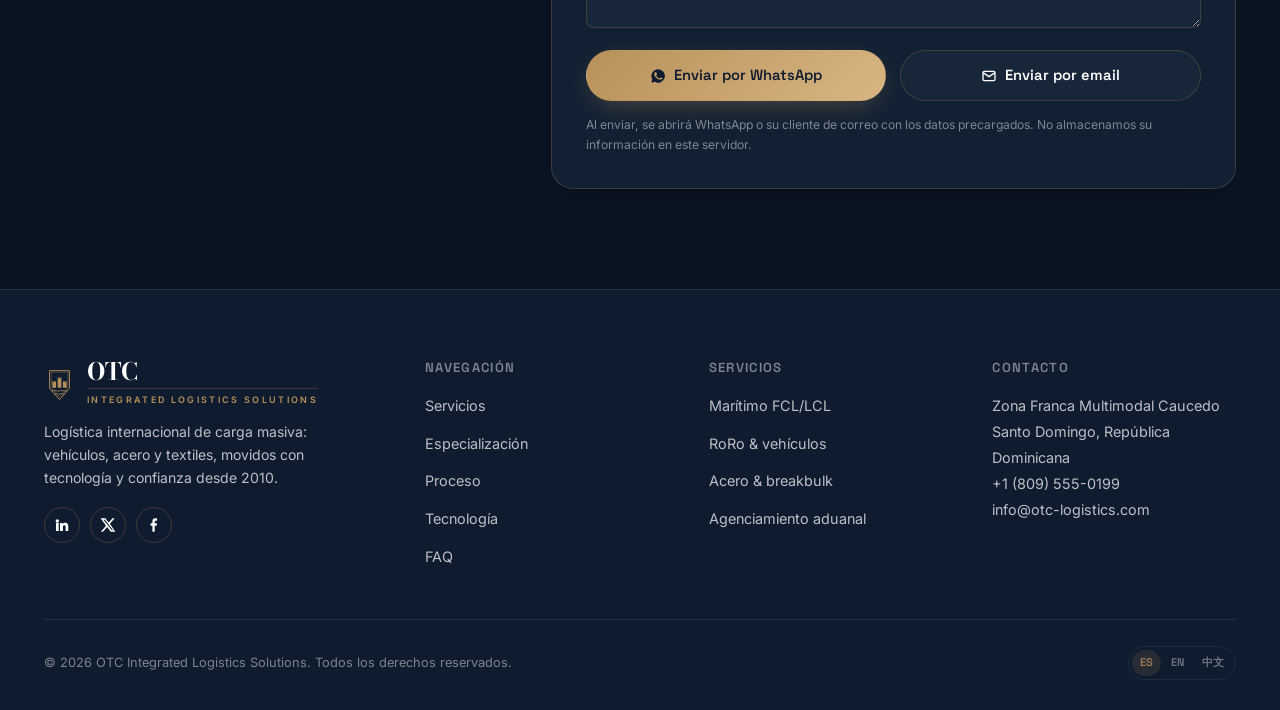
==== commit 8eb5abe9: "Se agrega satelite con el logo de OTC" ====
--- a/index.html
+++ b/index.html
@@ -183,7 +183,7 @@
       </div>
 
       <div class="hero-visual" aria-hidden="true">
-        <canvas data-globe></canvas>
+        <canvas data-globe data-globe-logo="assets/img/favicon.svg"></canvas>
         <div class="ring"></div>
         <div class="ring r2"></div>
         <div class="badge b1"><svg viewBox="0 0 24 24" fill="none" stroke="currentColor" stroke-width="2"><path d="M2 4h6a4 4 0 014 4v13a3 3 0 00-3-3H2z"/><path d="M22 4h-6a4 4 0 00-4 4v13a3 3 0 013-3h7z"/></svg> +12 años de experiencia acumulada</div>
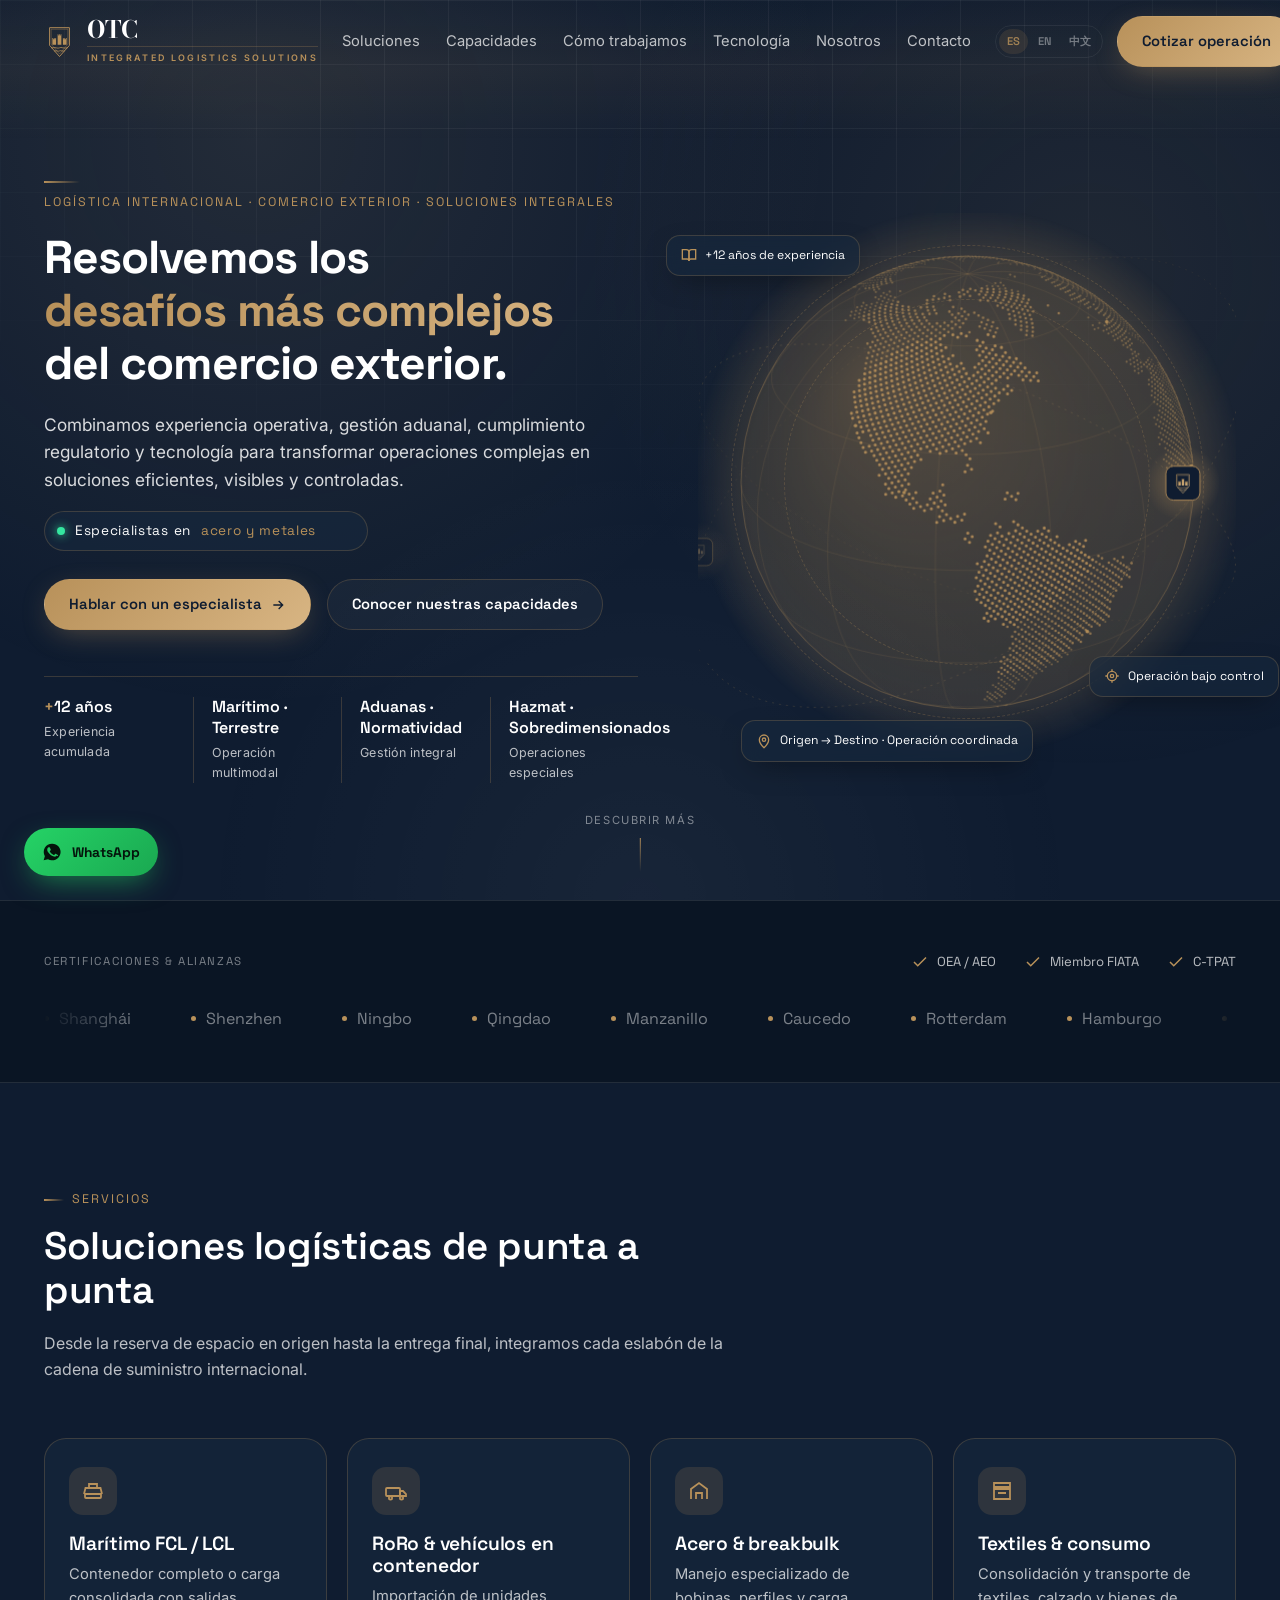
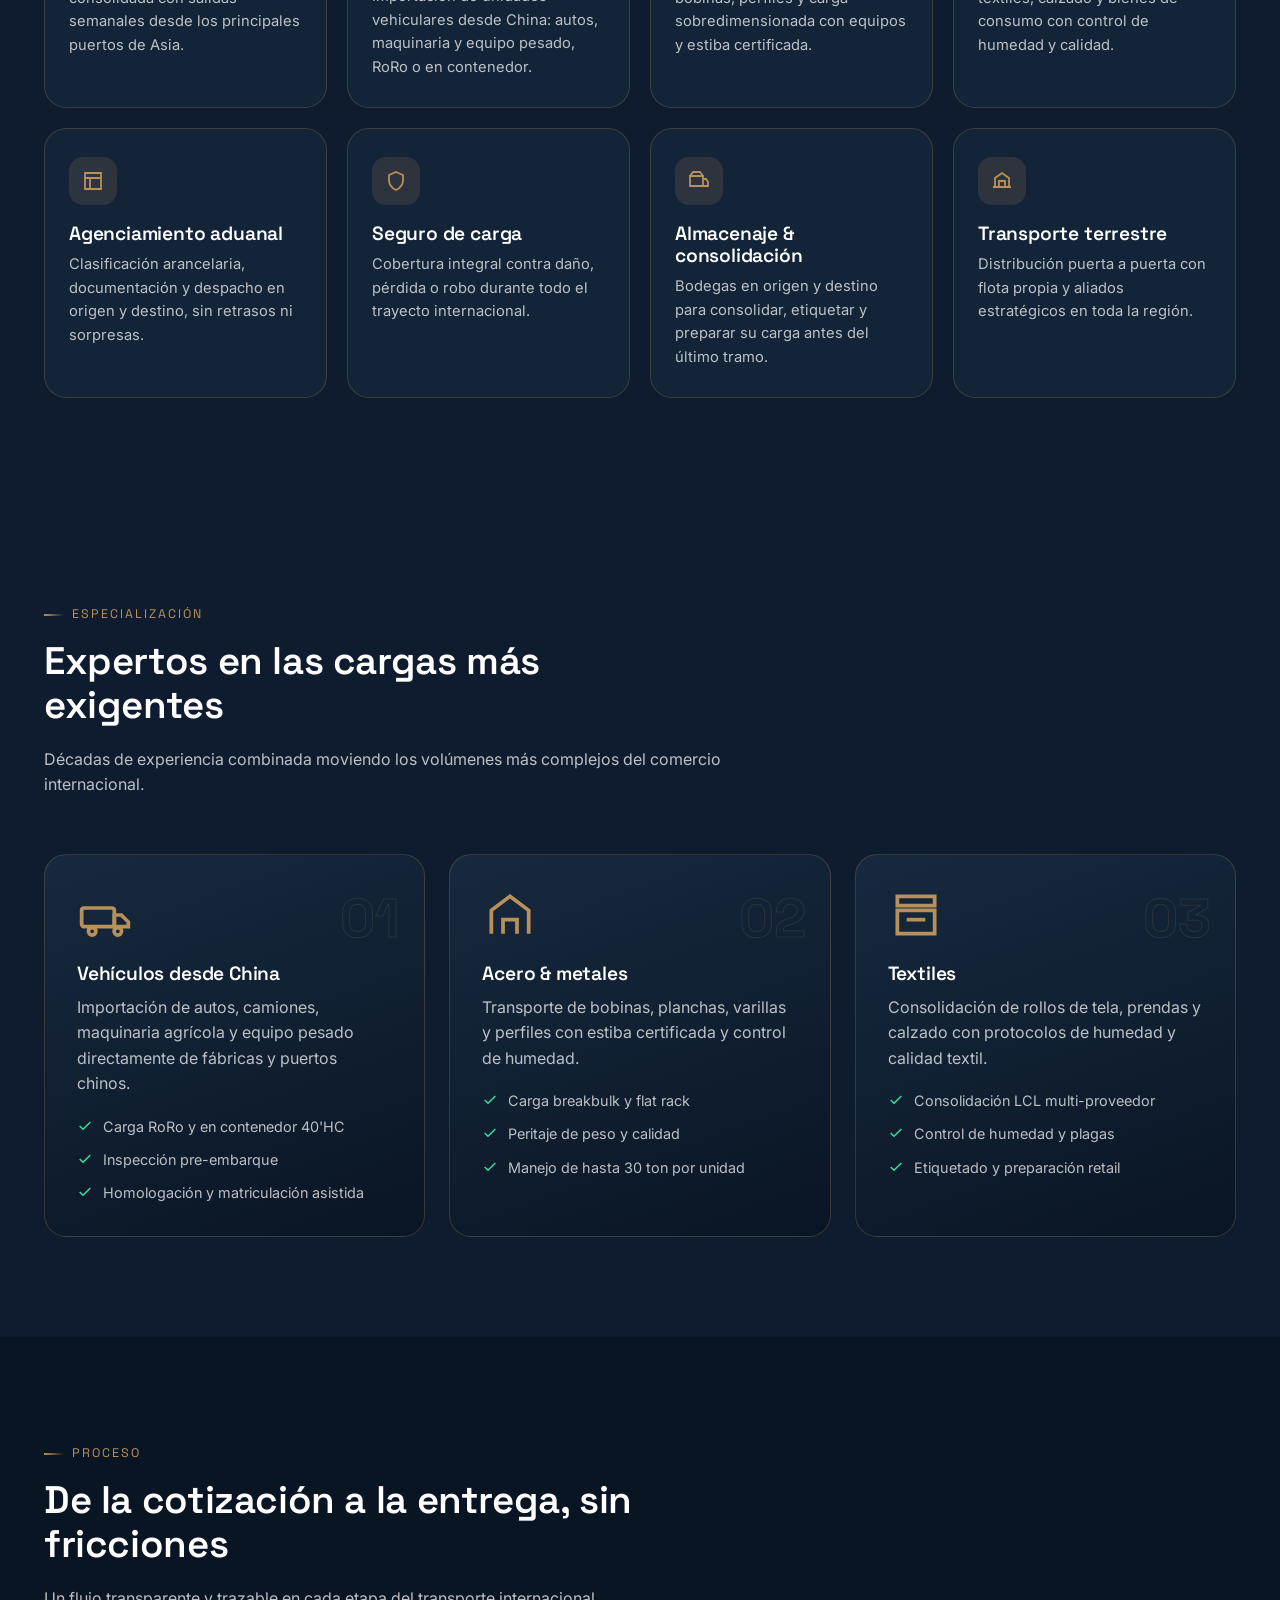
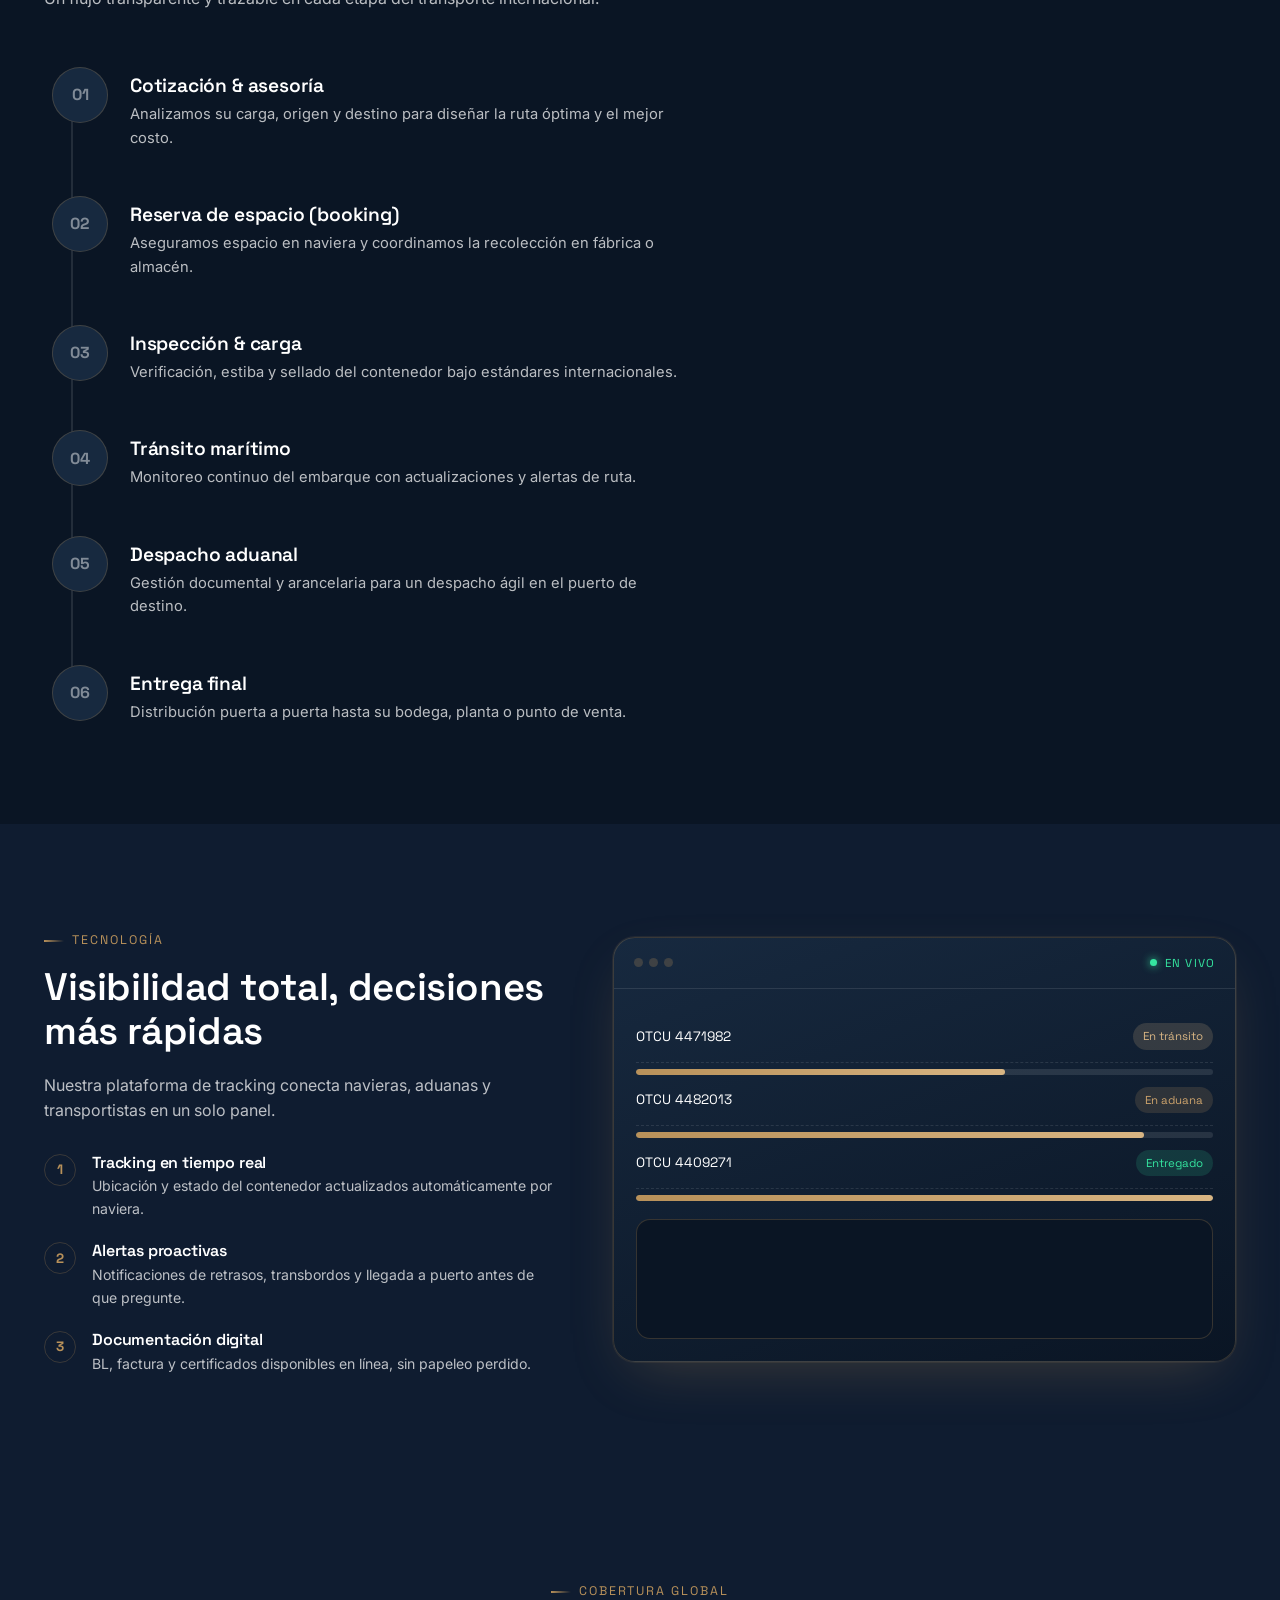
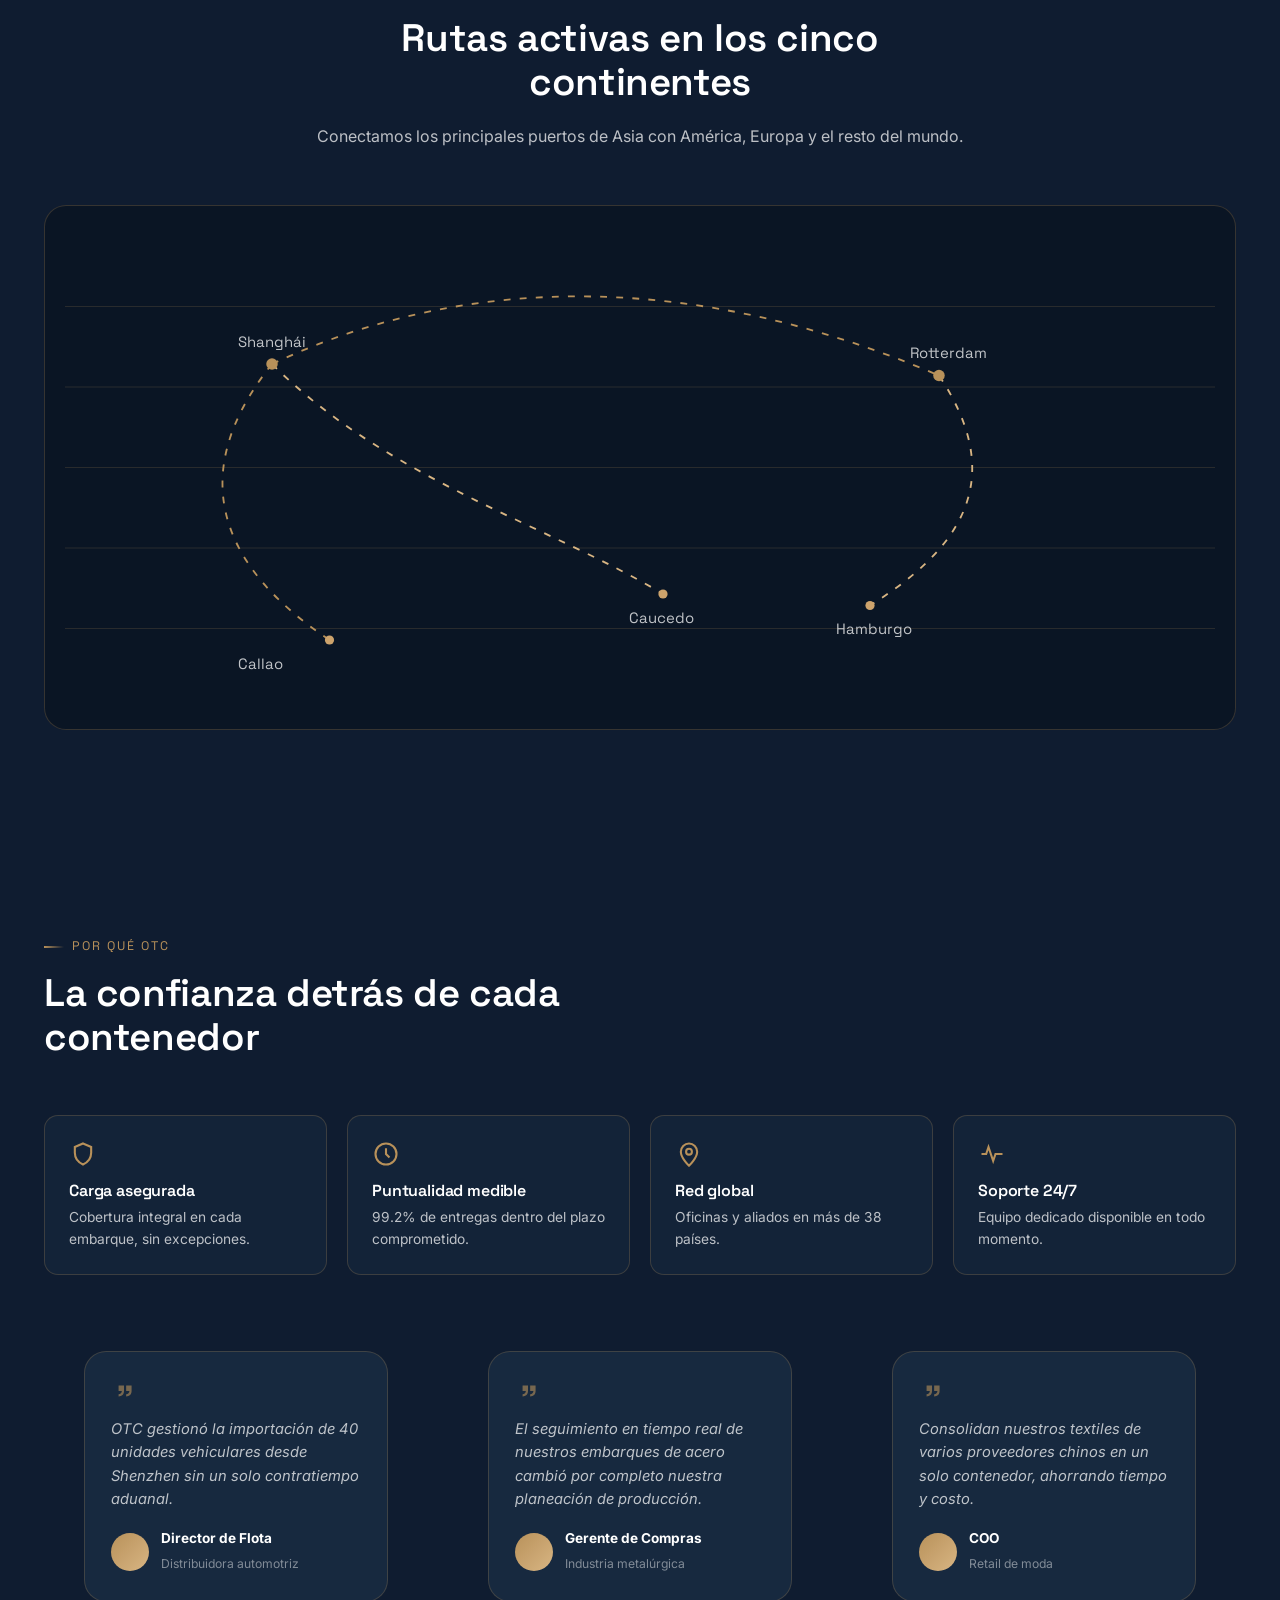
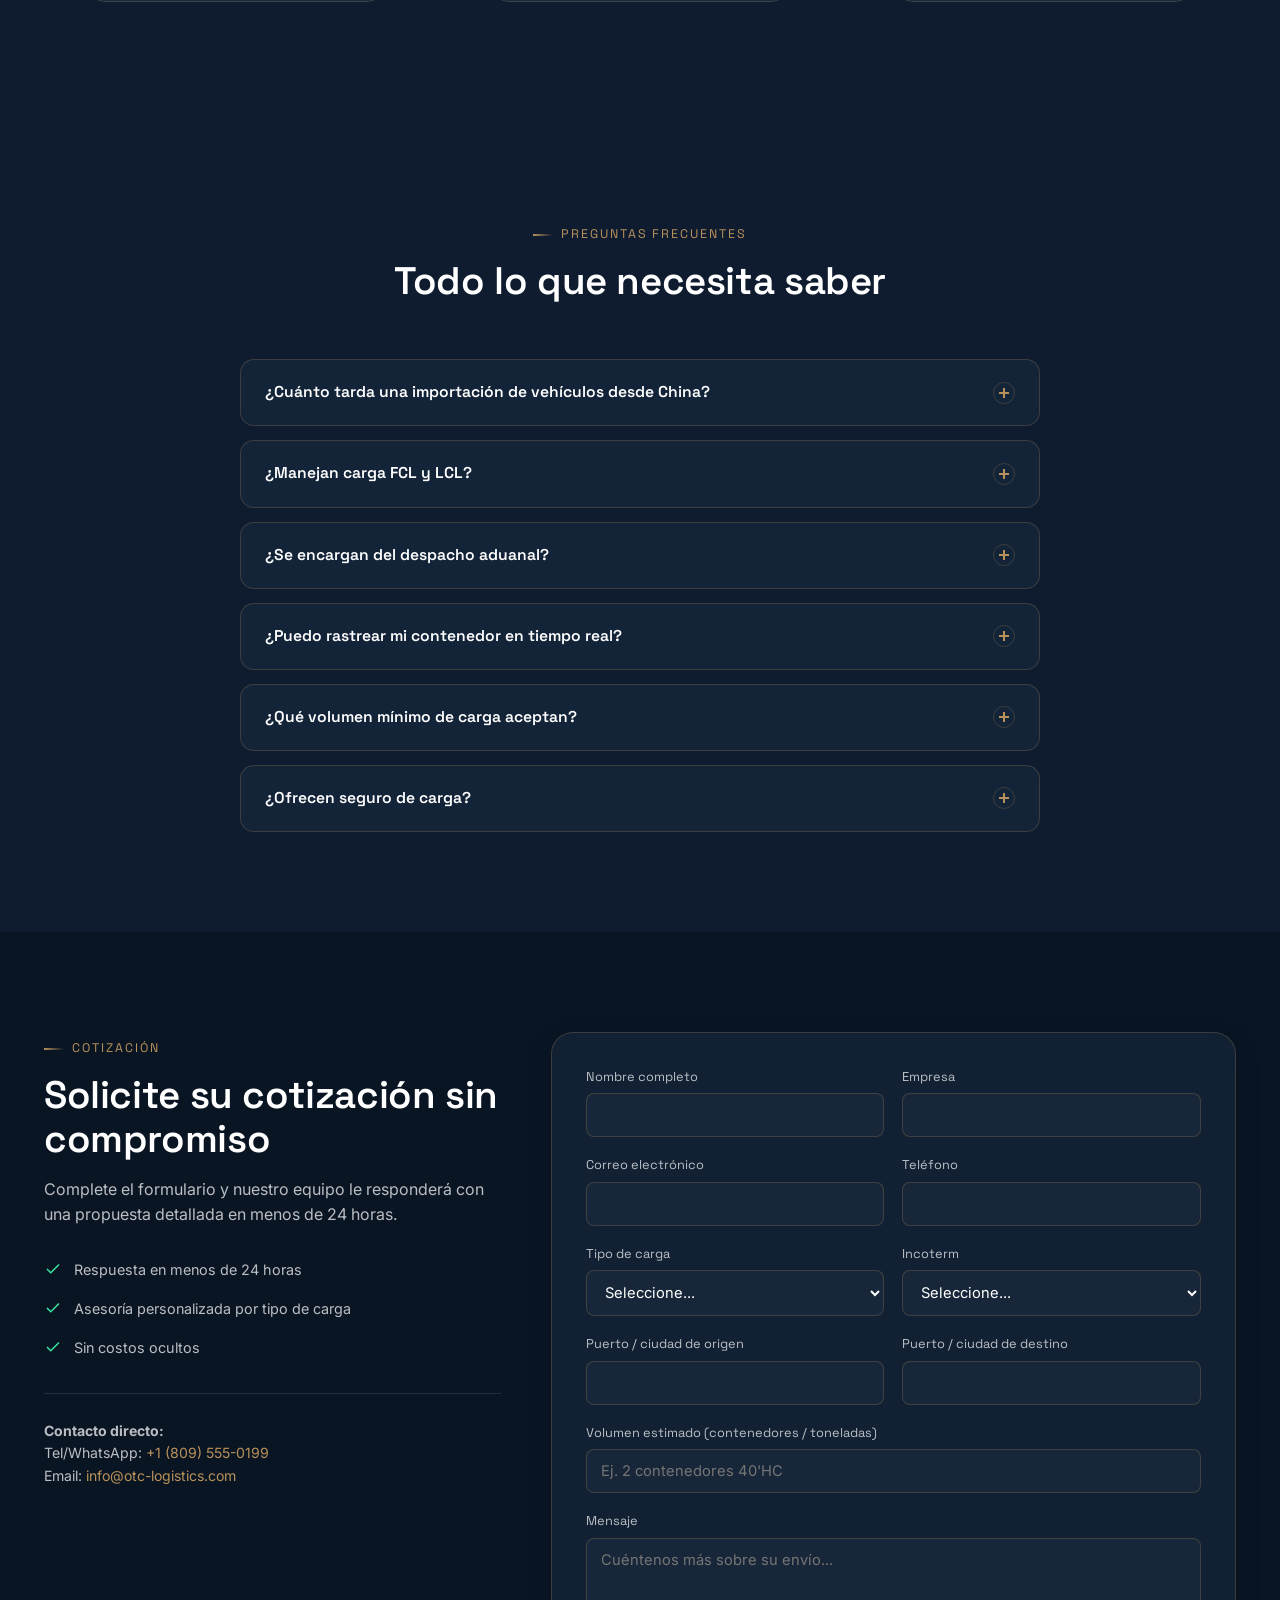
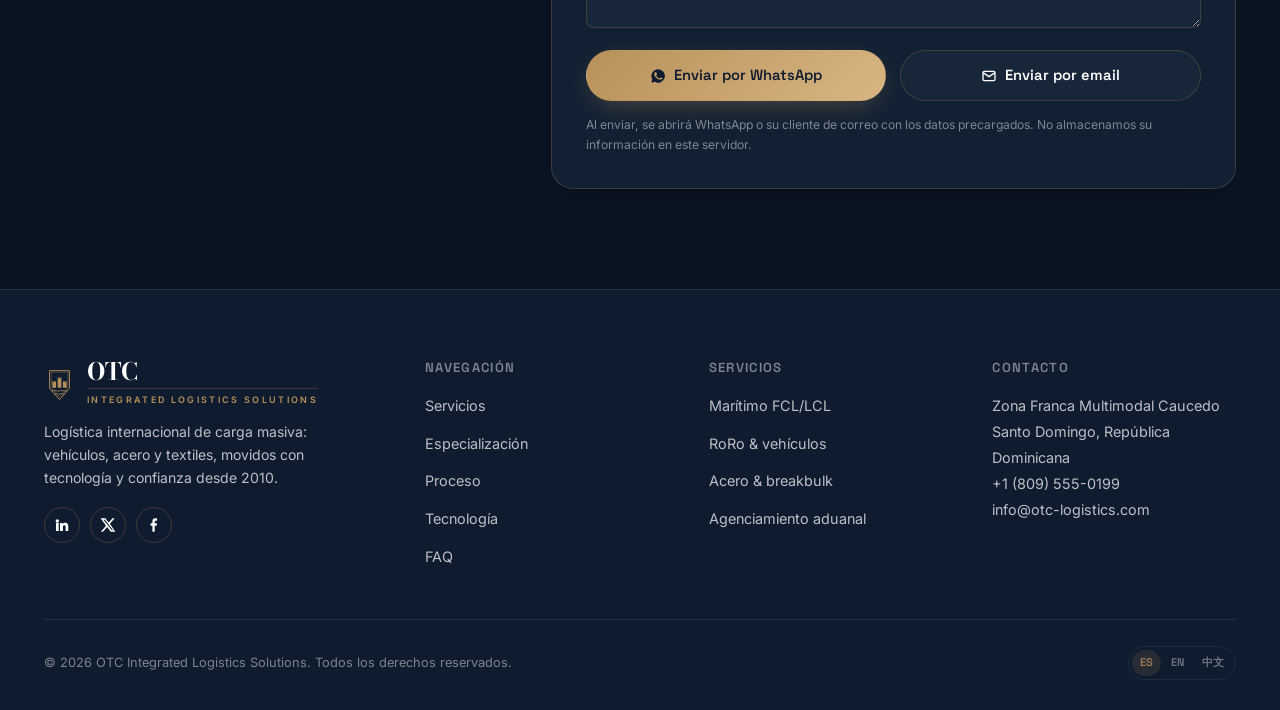
==== commit 0e9a5f6a: "Nuevo satelite" ====
--- a/index.html
+++ b/index.html
@@ -163,7 +163,7 @@
 
         <div class="hero-rotator">
           <span class="dot" aria-hidden="true"></span>
-          Especialistas en <span data-rotator data-words='["resolver operaciones complejas","acero y metales","textiles e insumos","carga breakbulk"]'>resolver operaciones complejas</span>
+          Especialistas en <span data-rotator data-words='["resolver operaciones complejas","acero y metales","textiles e insumos","carga breakbulk", "Automotriz"]'>resolver operaciones complejas</span>
         </div>
 
         <div class="hero-cta">
@@ -186,7 +186,7 @@
         <canvas data-globe data-globe-logo="assets/img/favicon.svg"></canvas>
         <div class="ring"></div>
         <div class="ring r2"></div>
-        <div class="badge b1"><svg viewBox="0 0 24 24" fill="none" stroke="currentColor" stroke-width="2"><path d="M2 4h6a4 4 0 014 4v13a3 3 0 00-3-3H2z"/><path d="M22 4h-6a4 4 0 00-4 4v13a3 3 0 013-3h7z"/></svg> +12 años de experiencia acumulada</div>
+        <div class="badge b1"><svg viewBox="0 0 24 24" fill="none" stroke="currentColor" stroke-width="2"><path d="M2 4h6a4 4 0 014 4v13a3 3 0 00-3-3H2z"/><path d="M22 4h-6a4 4 0 00-4 4v13a3 3 0 013-3h7z"/></svg> +12 años de experiencia</div>
         <div class="badge b2"><svg viewBox="0 0 24 24" fill="none" stroke="currentColor" stroke-width="2"><circle cx="12" cy="12" r="7"/><circle cx="12" cy="12" r="2.5"/><path d="M12 2v3M12 19v3M2 12h3M19 12h3"/></svg> Operación bajo control</div>
         <div class="badge b3"><svg viewBox="0 0 24 24" fill="none" stroke="currentColor" stroke-width="2"><path d="M12 22s7-6.5 7-12a7 7 0 10-14 0c0 5.5 7 12 7 12z"/><circle cx="12" cy="10" r="2.5"/></svg> Origen → Destino · Operación coordinada</div>
       </div>
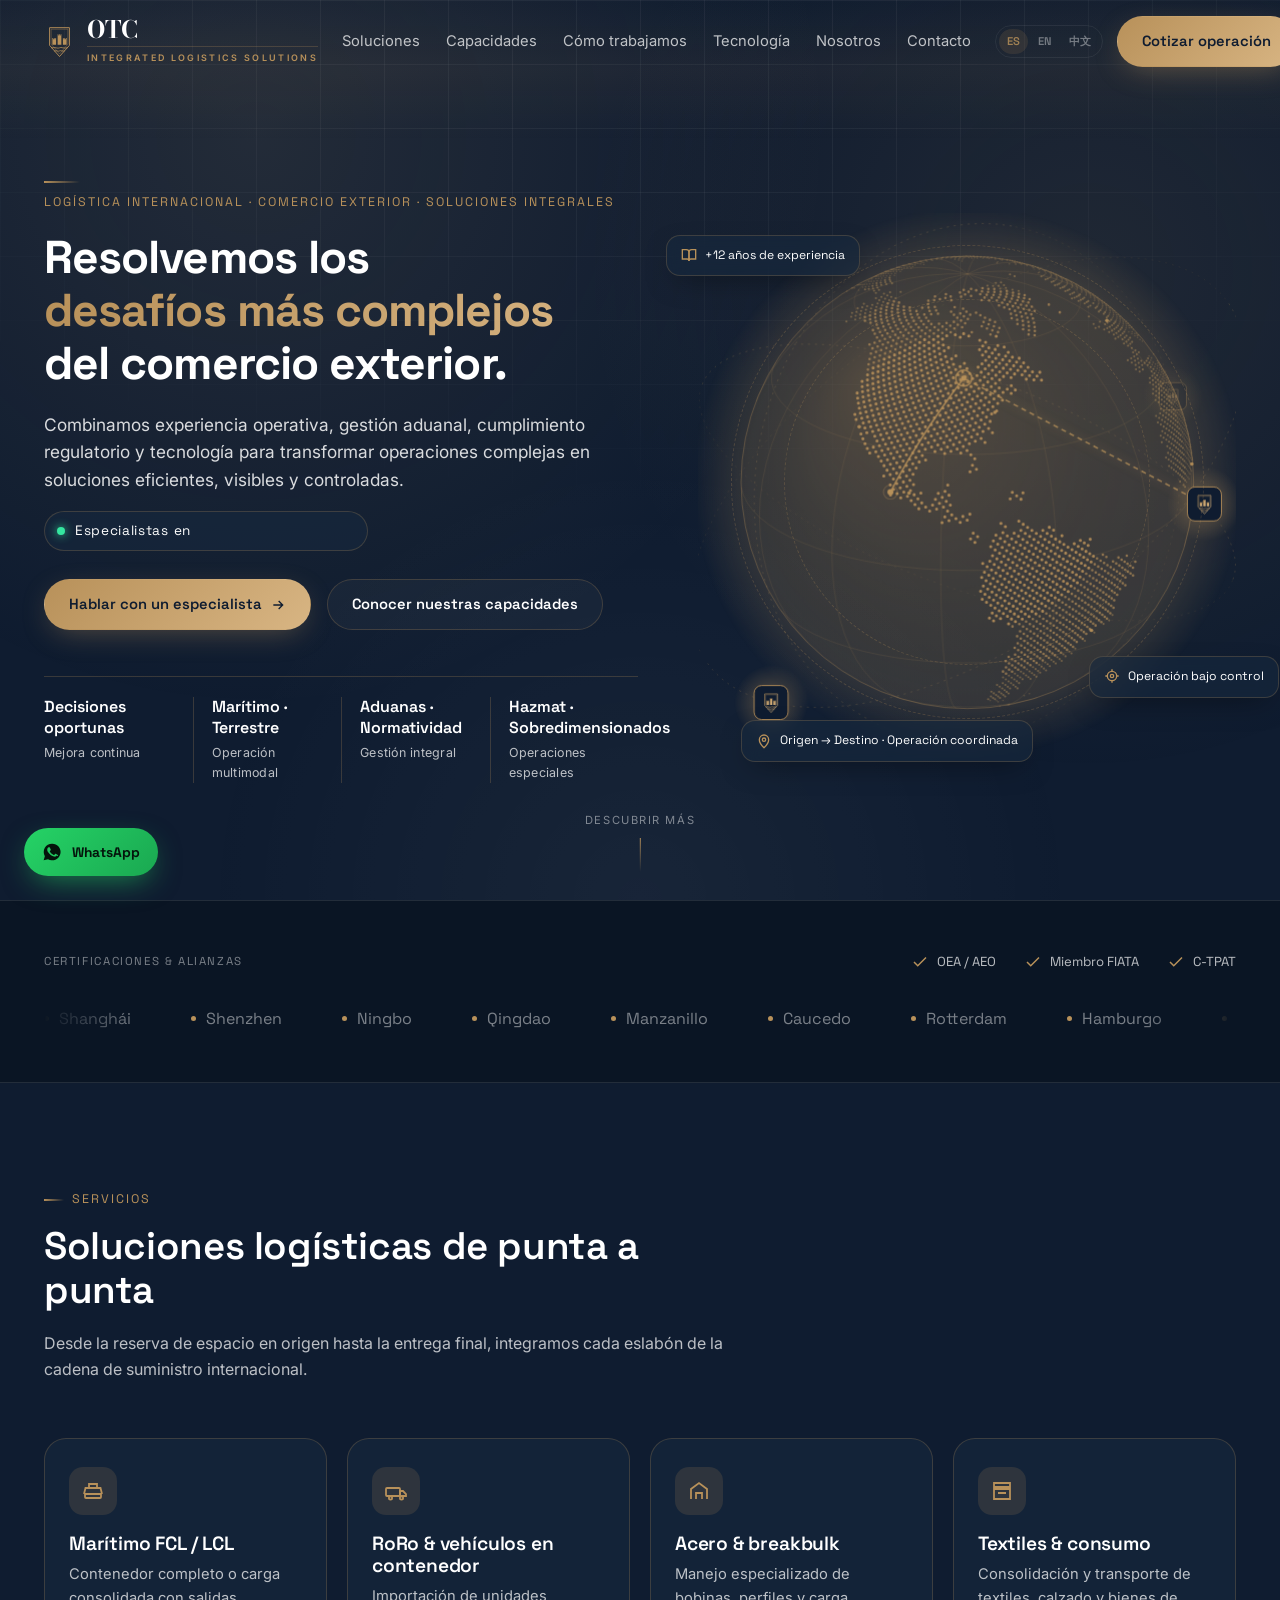
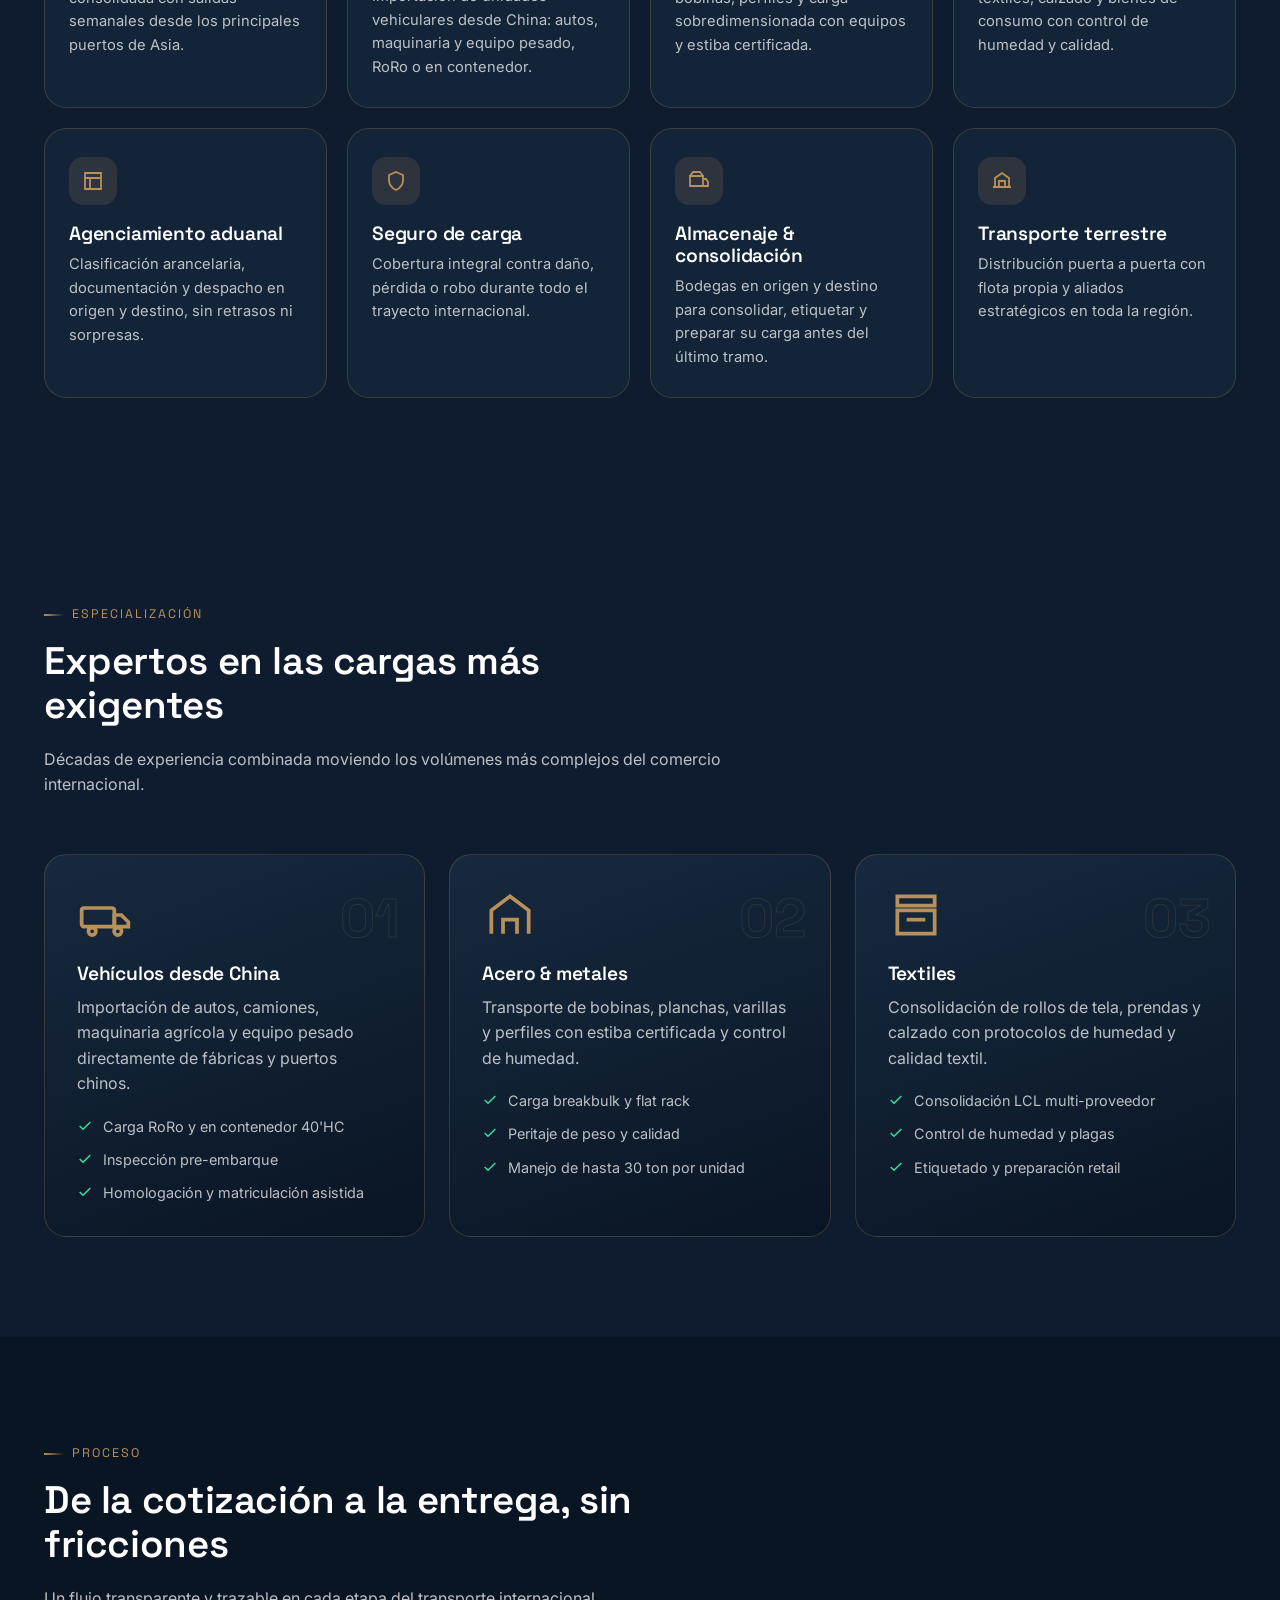
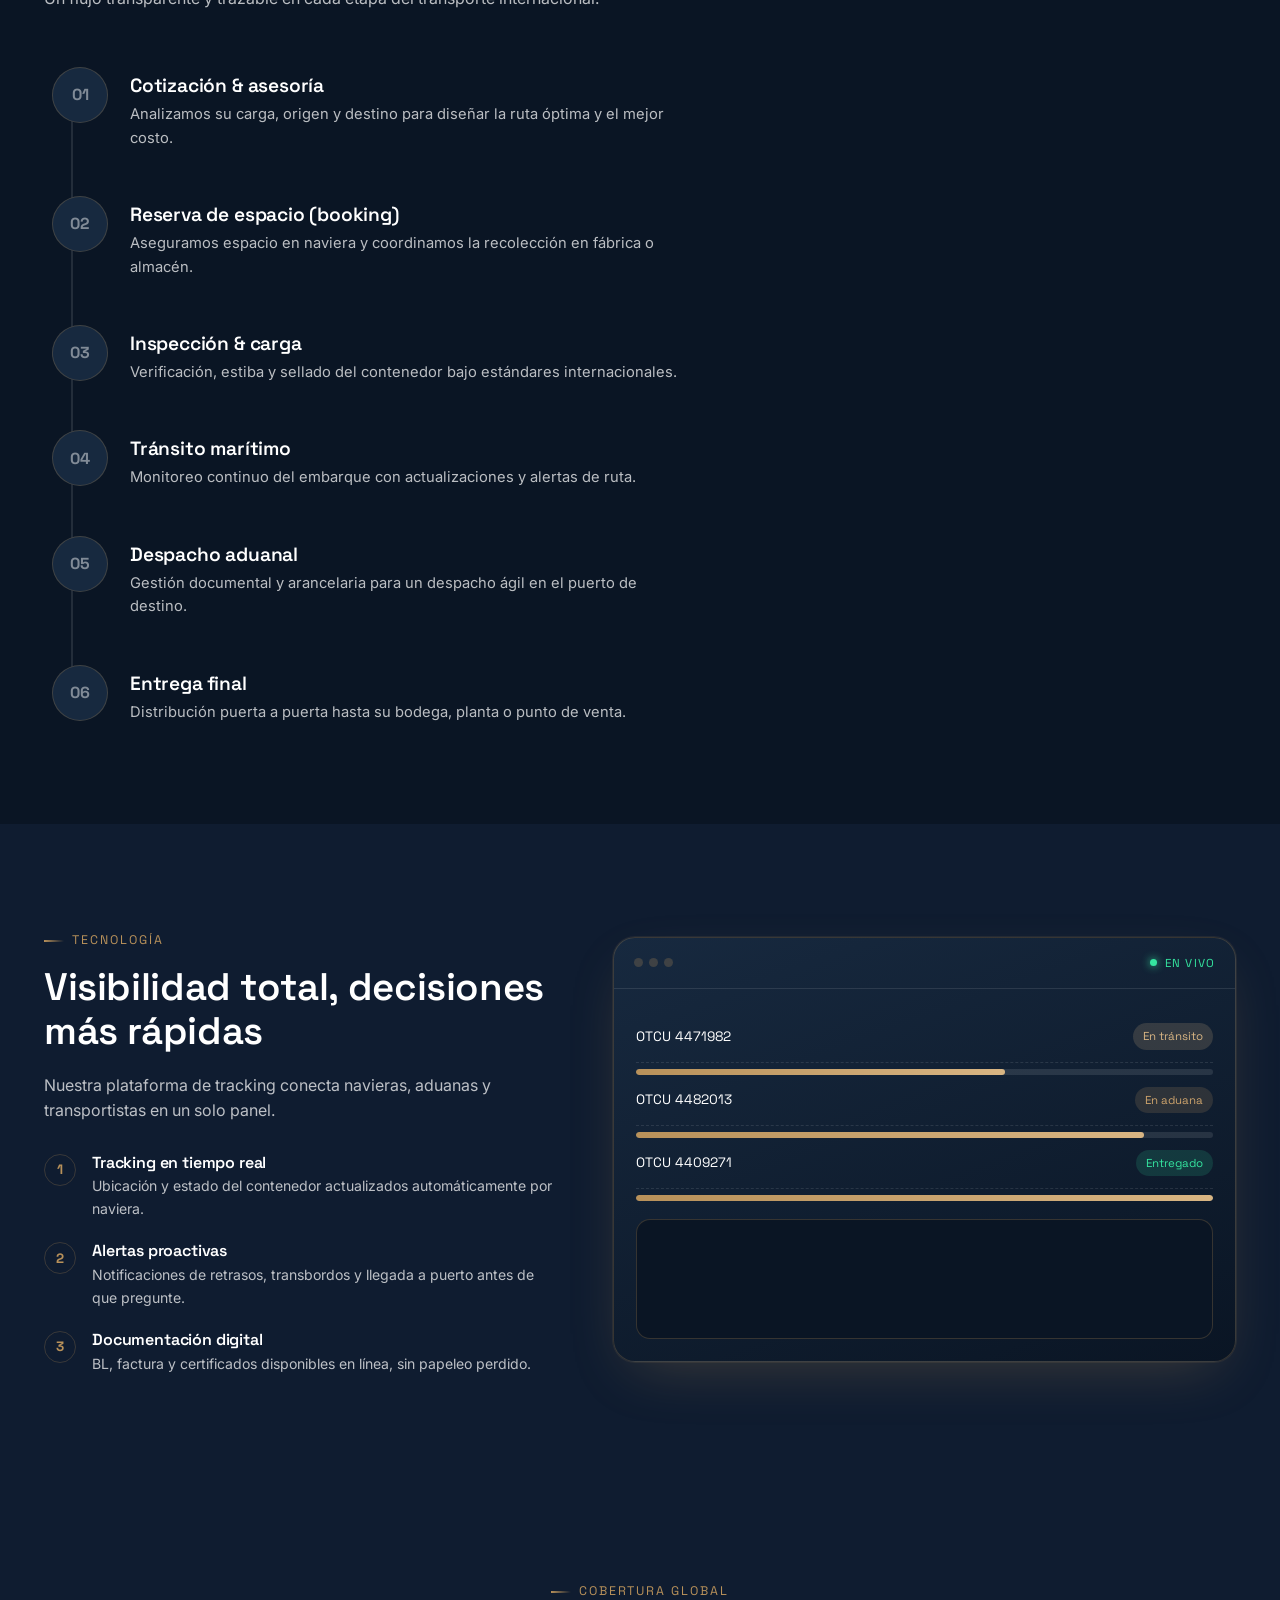
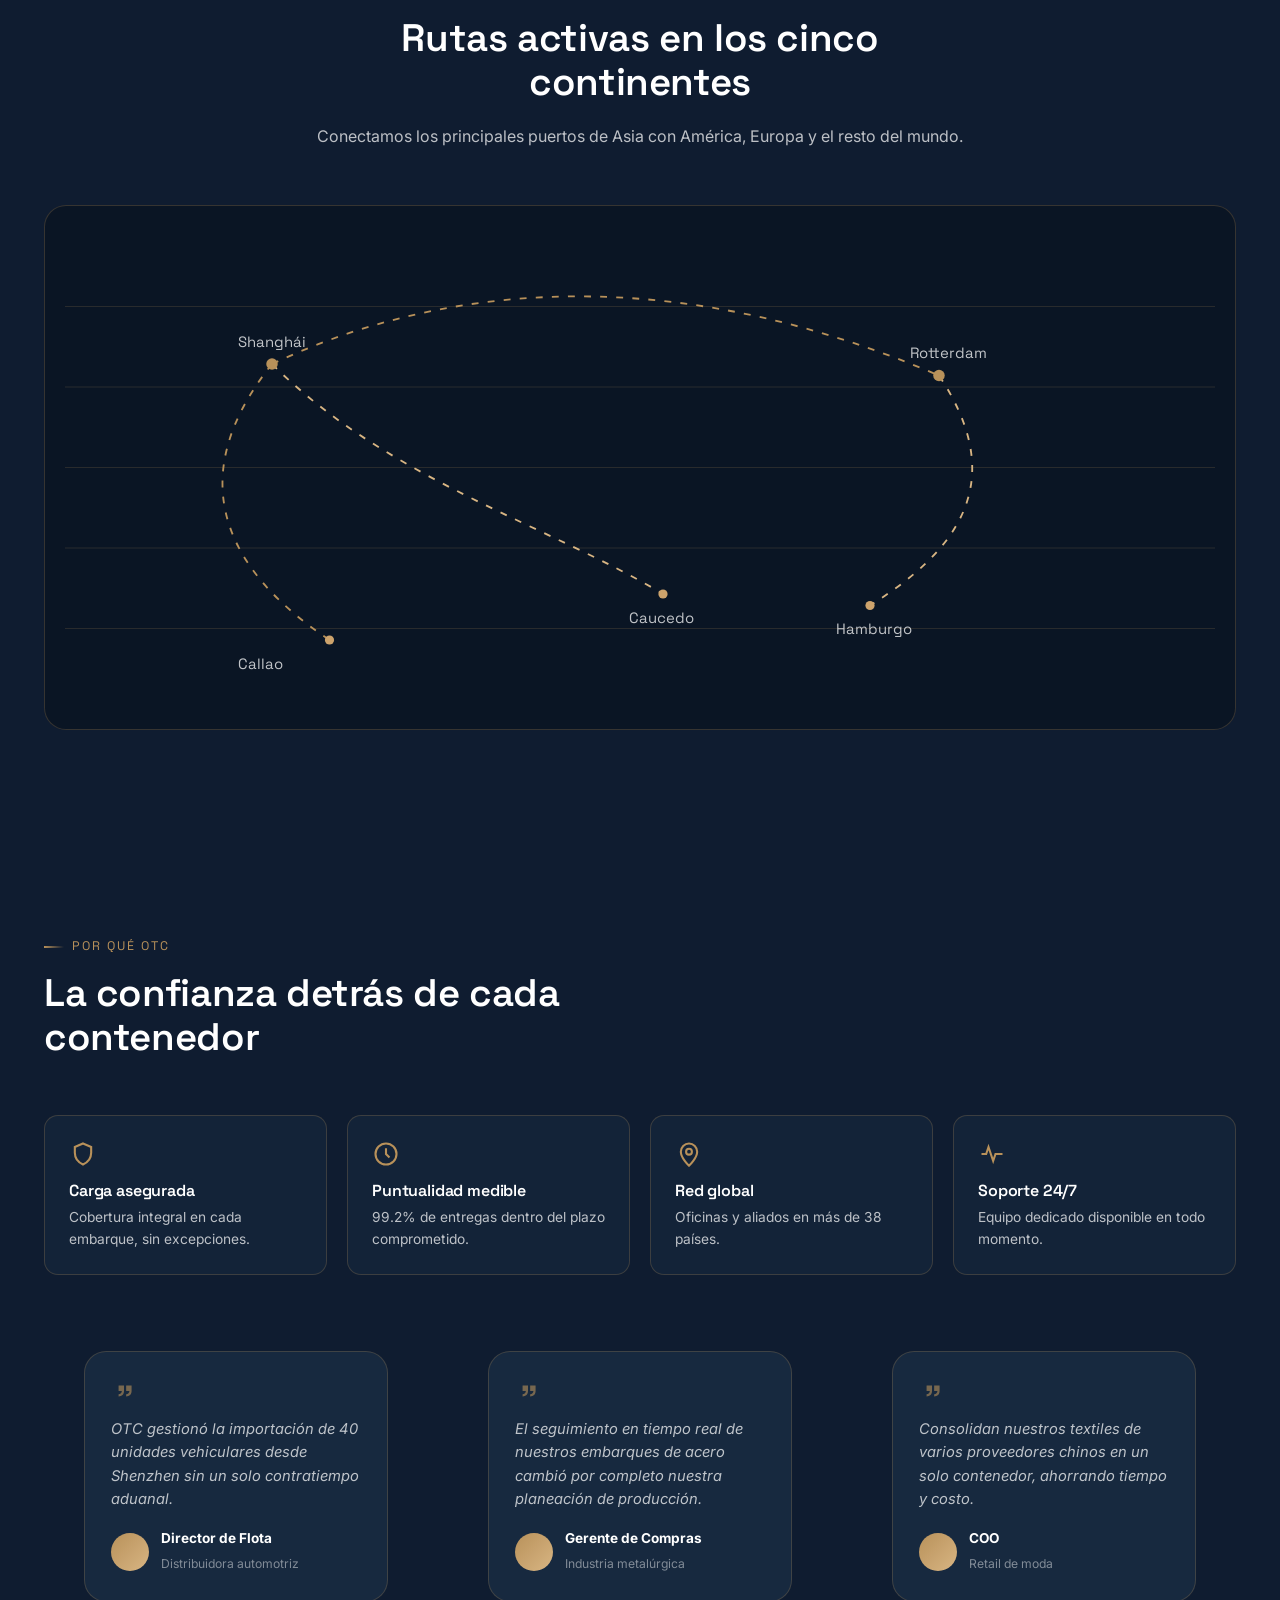
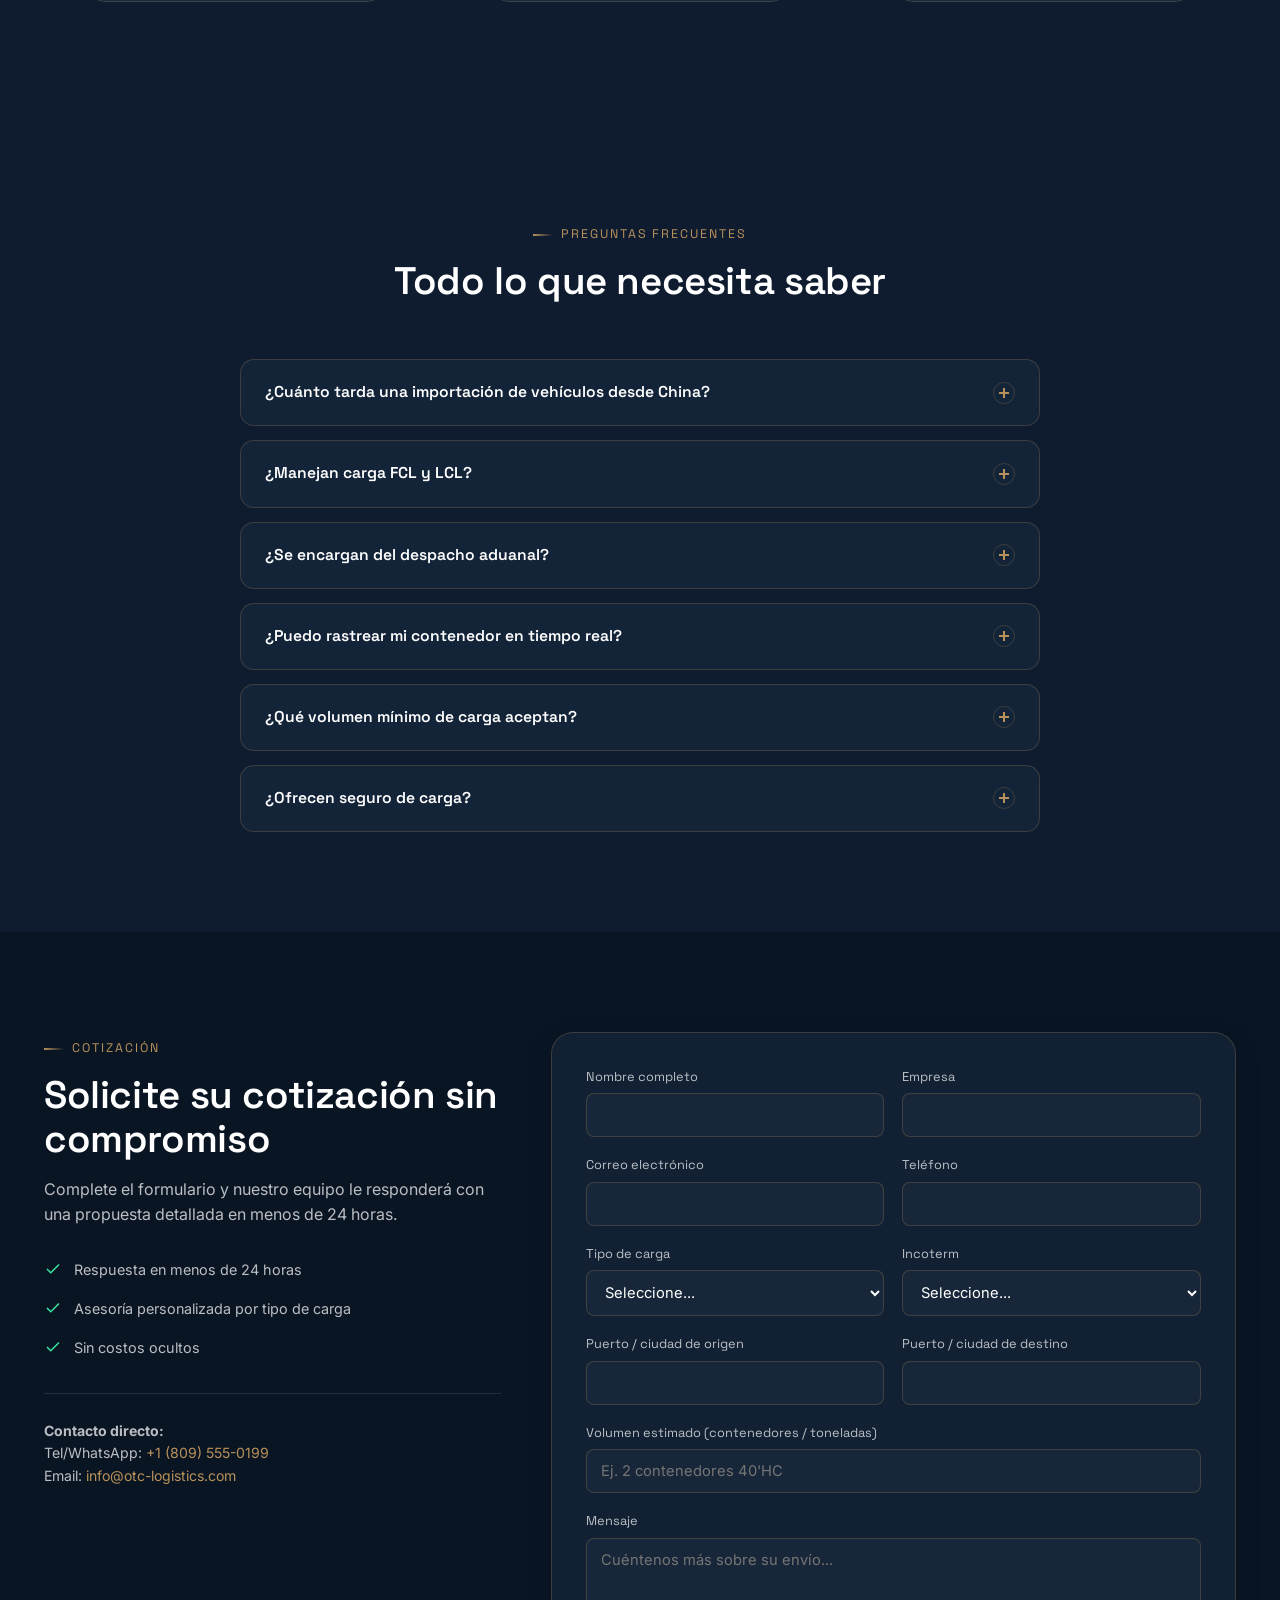
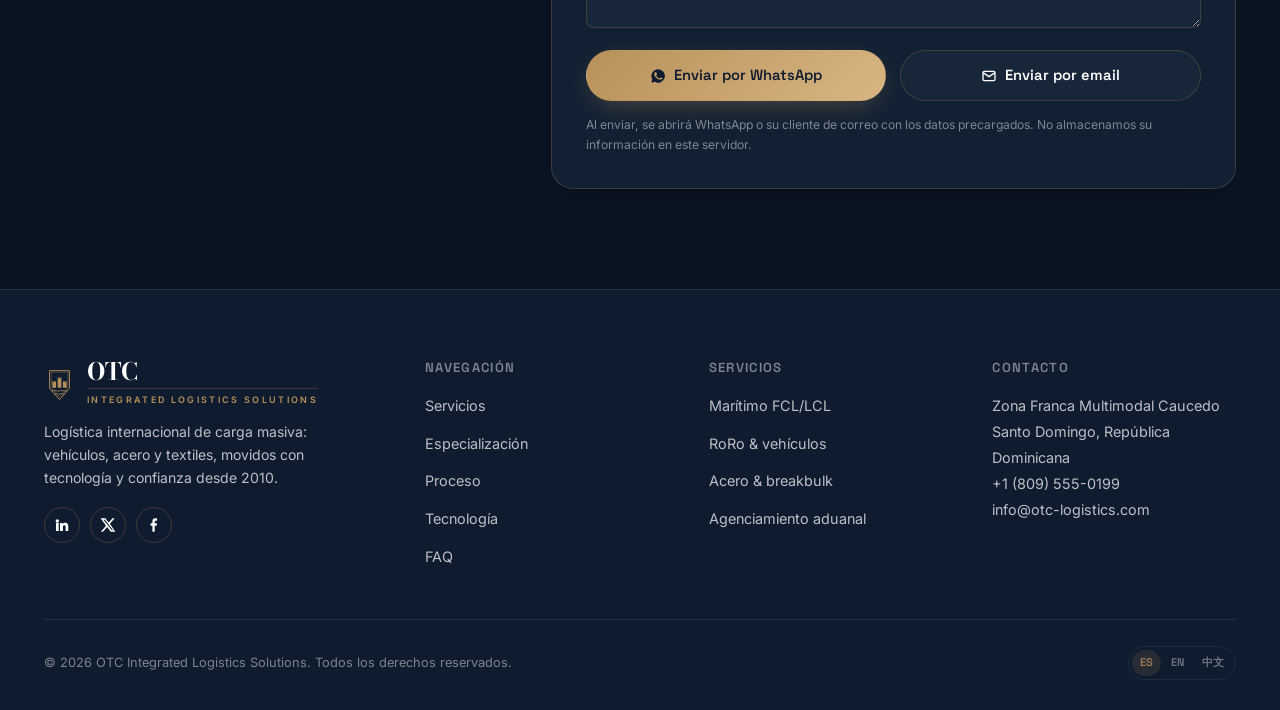
==== commit 4df2aa25: "Ajuste de texto en hero-kpis" ====
--- a/index.html
+++ b/index.html
@@ -175,7 +175,7 @@
         </div>
 
         <div class="hero-kpis">
-          <div class="kpi"><b><span class="suffix">+</span>12 años</b><span>Experiencia acumulada</span></div>
+          <div class="kpi"><b>Decisiones oportunas</b><span>Mejora continua</span></div>
           <div class="kpi"><b>Marítimo · Terrestre</b><span>Operación multimodal</span></div>
           <div class="kpi"><b>Aduanas · Normatividad</b><span>Gestión integral</span></div>
           <div class="kpi"><b>Hazmat · Sobredimensionados</b><span>Operaciones especiales</span></div>
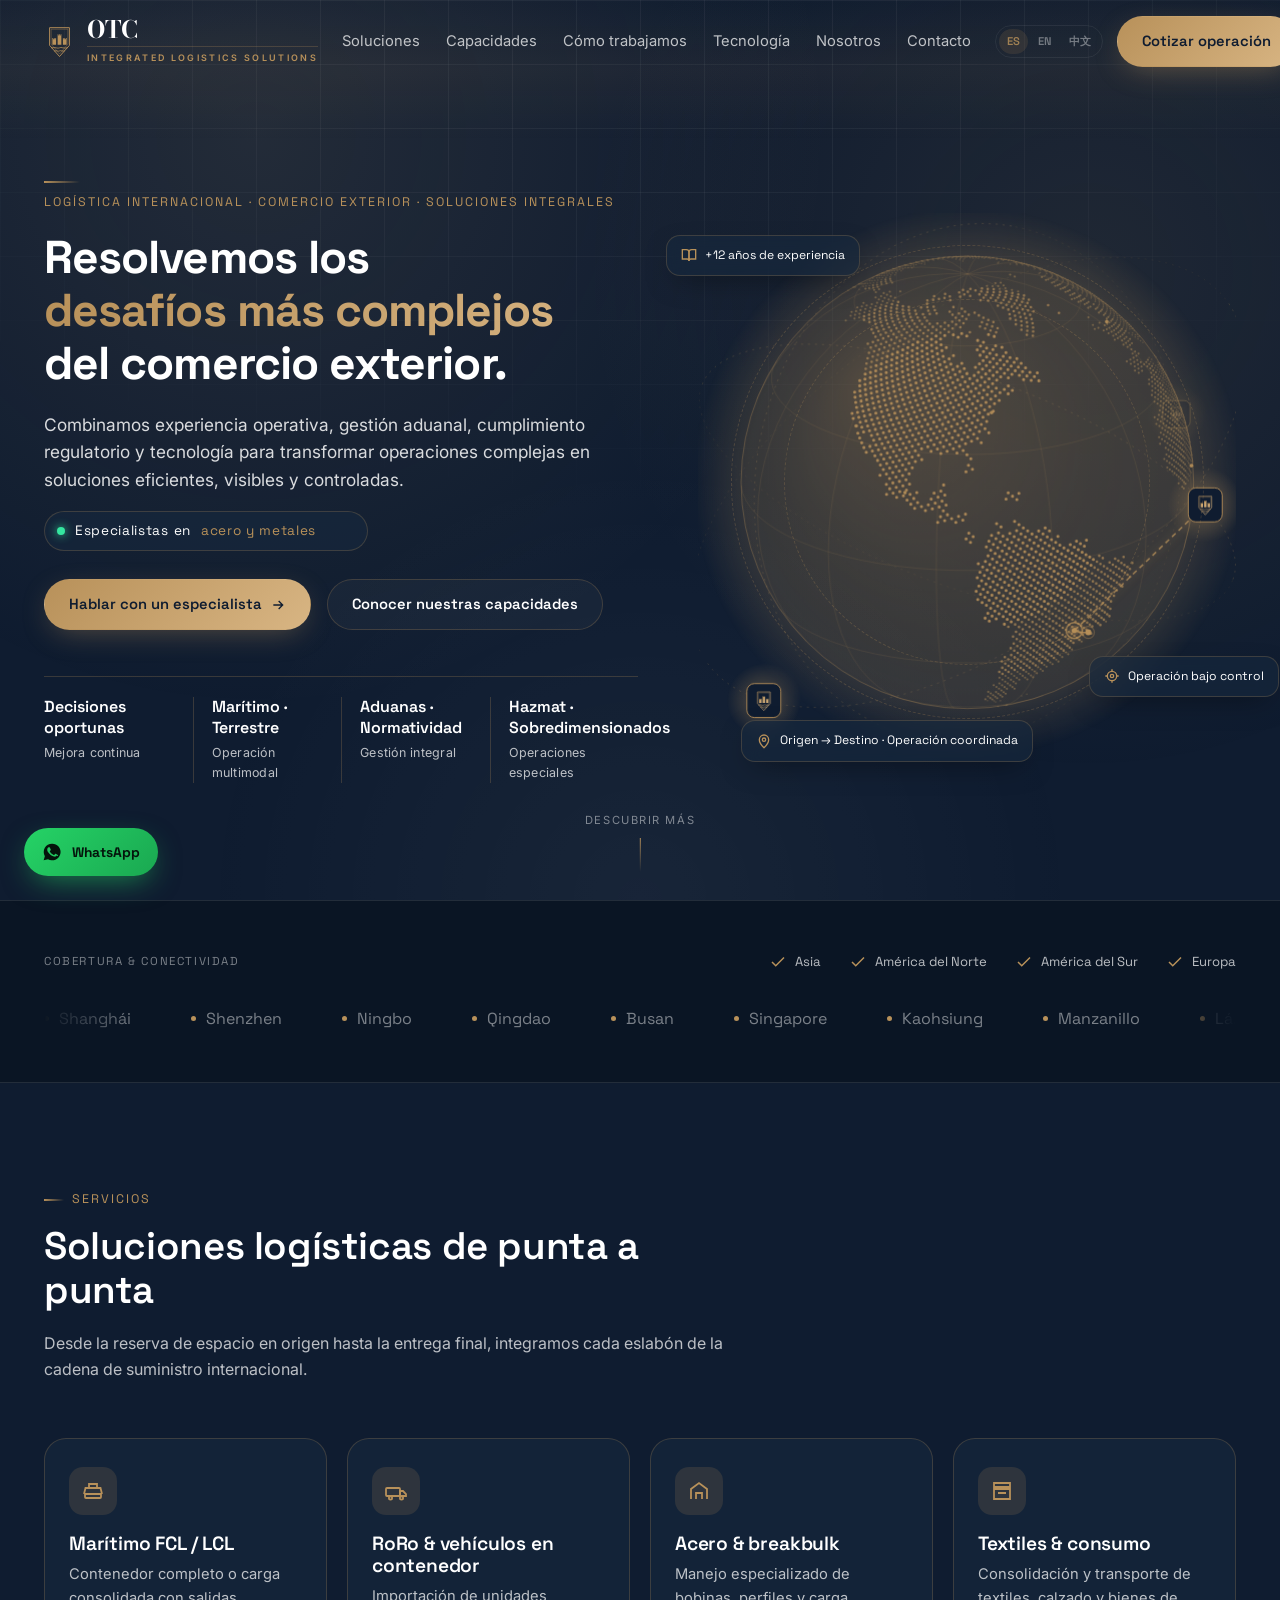
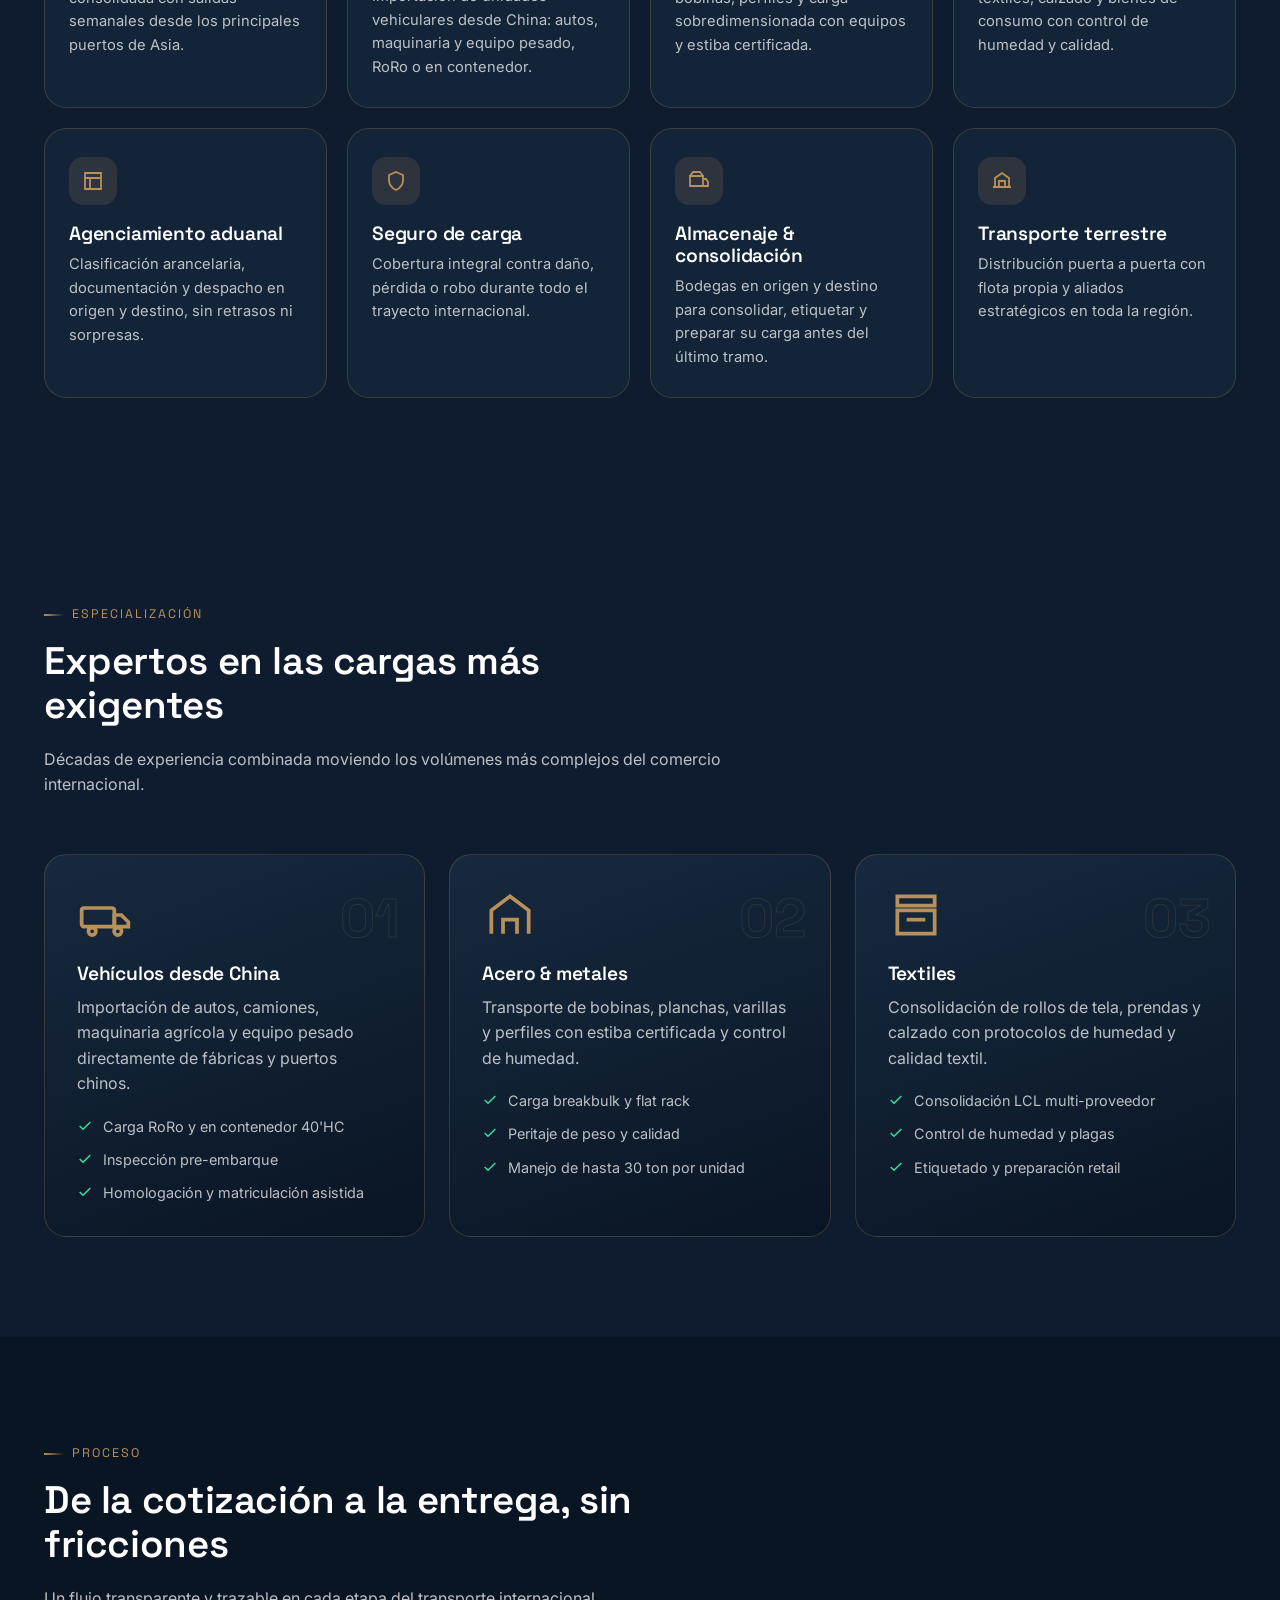
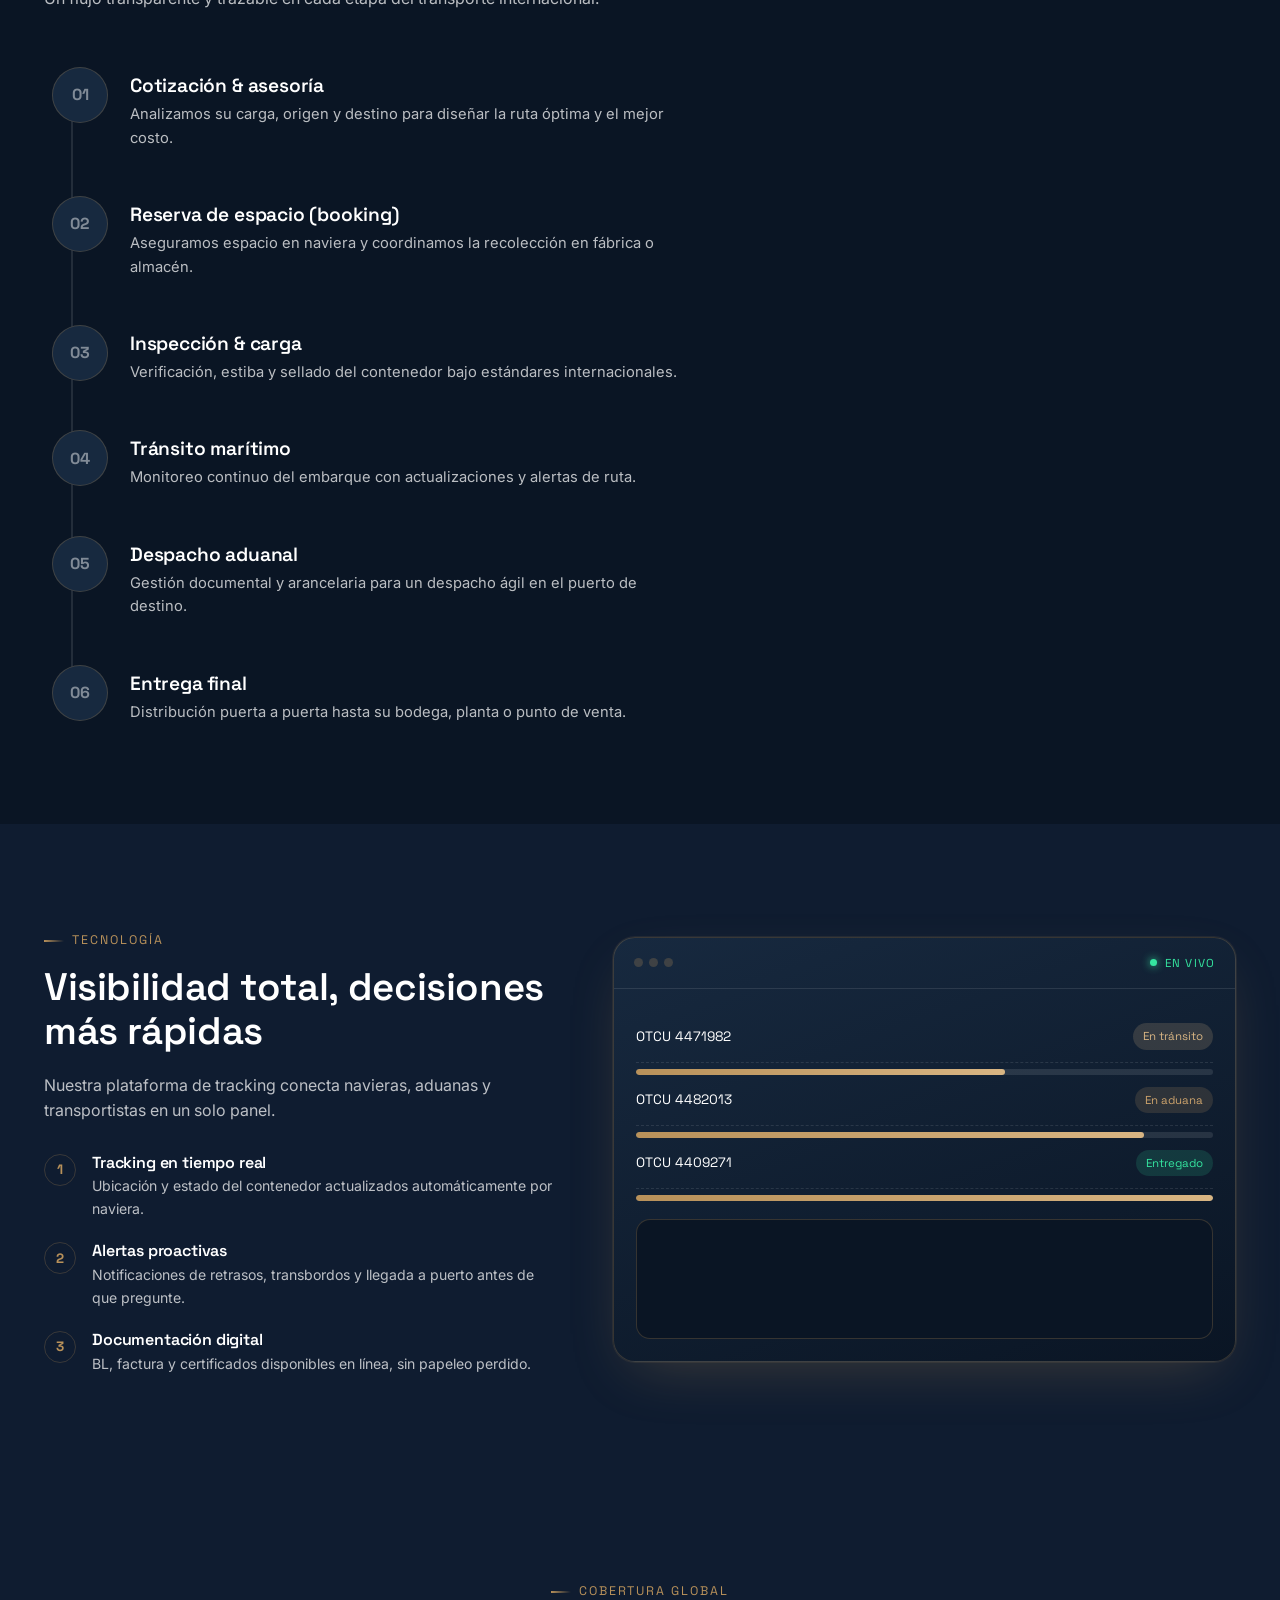
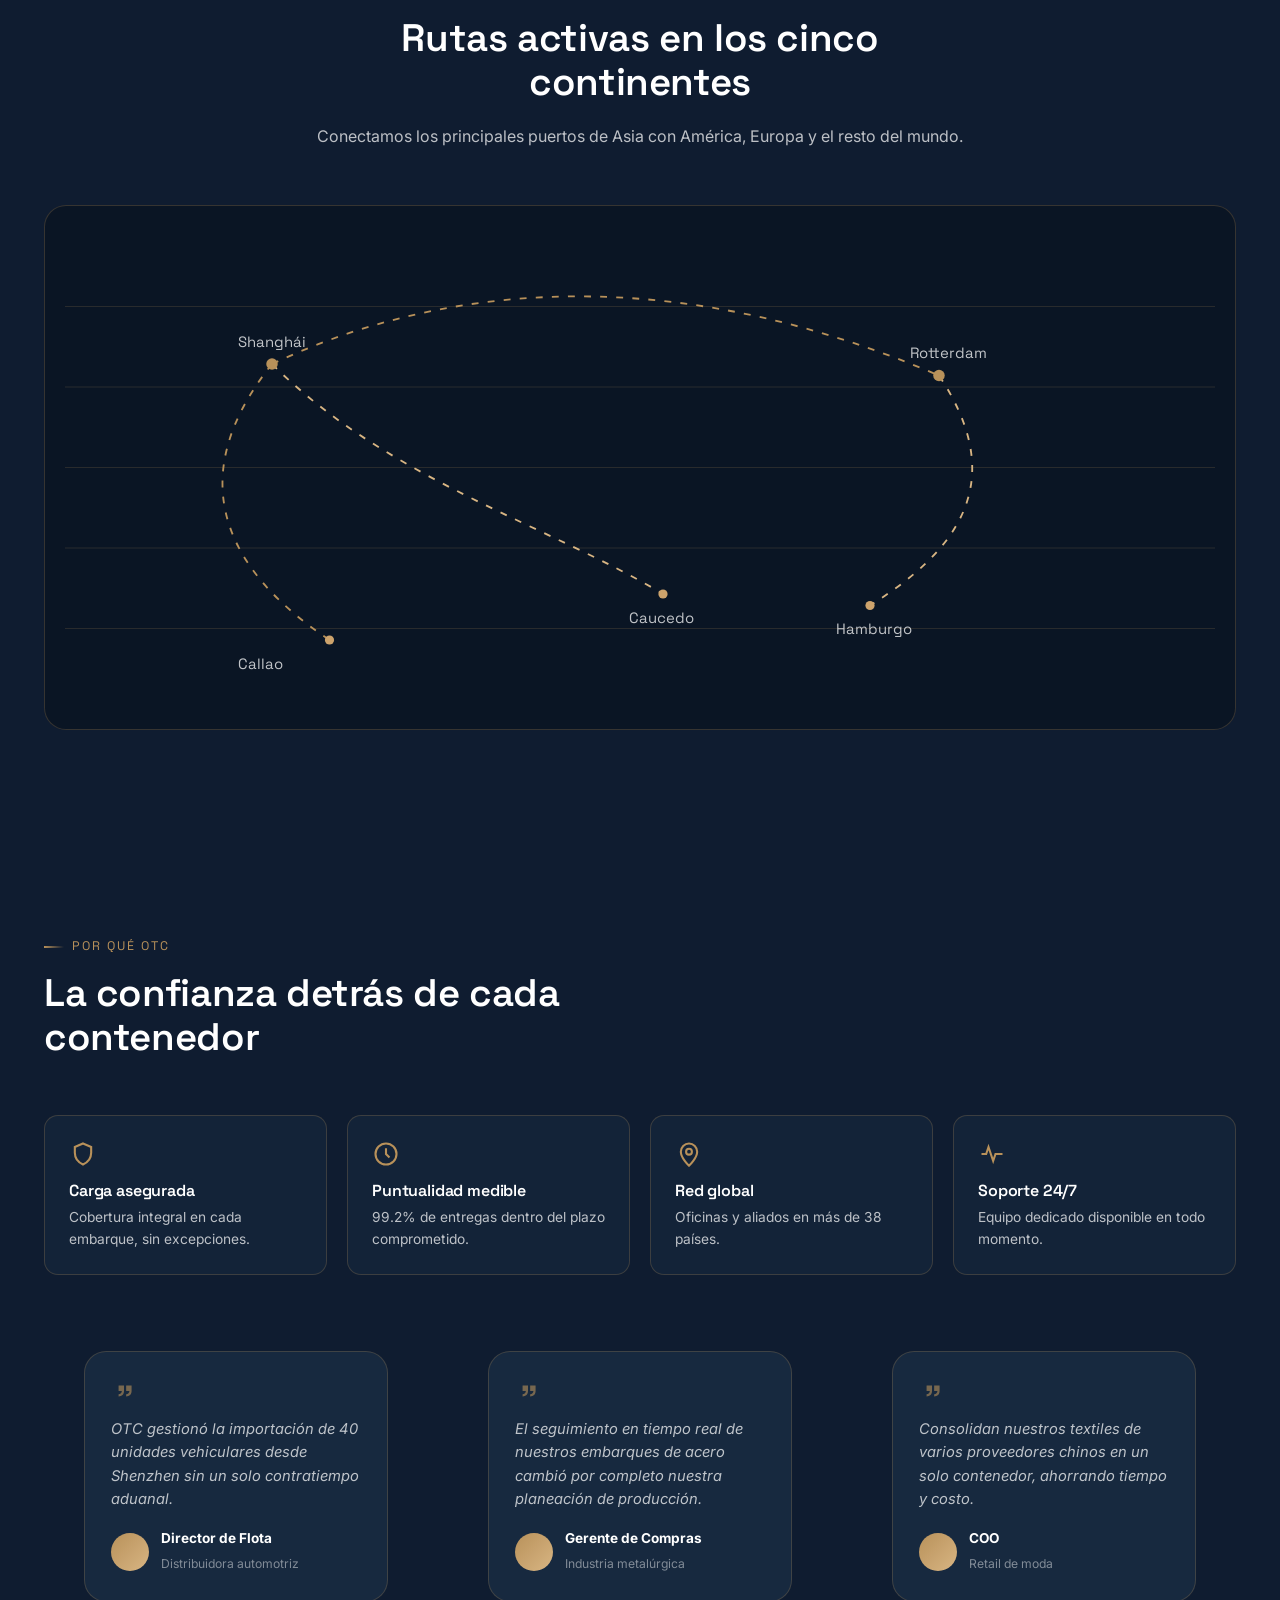
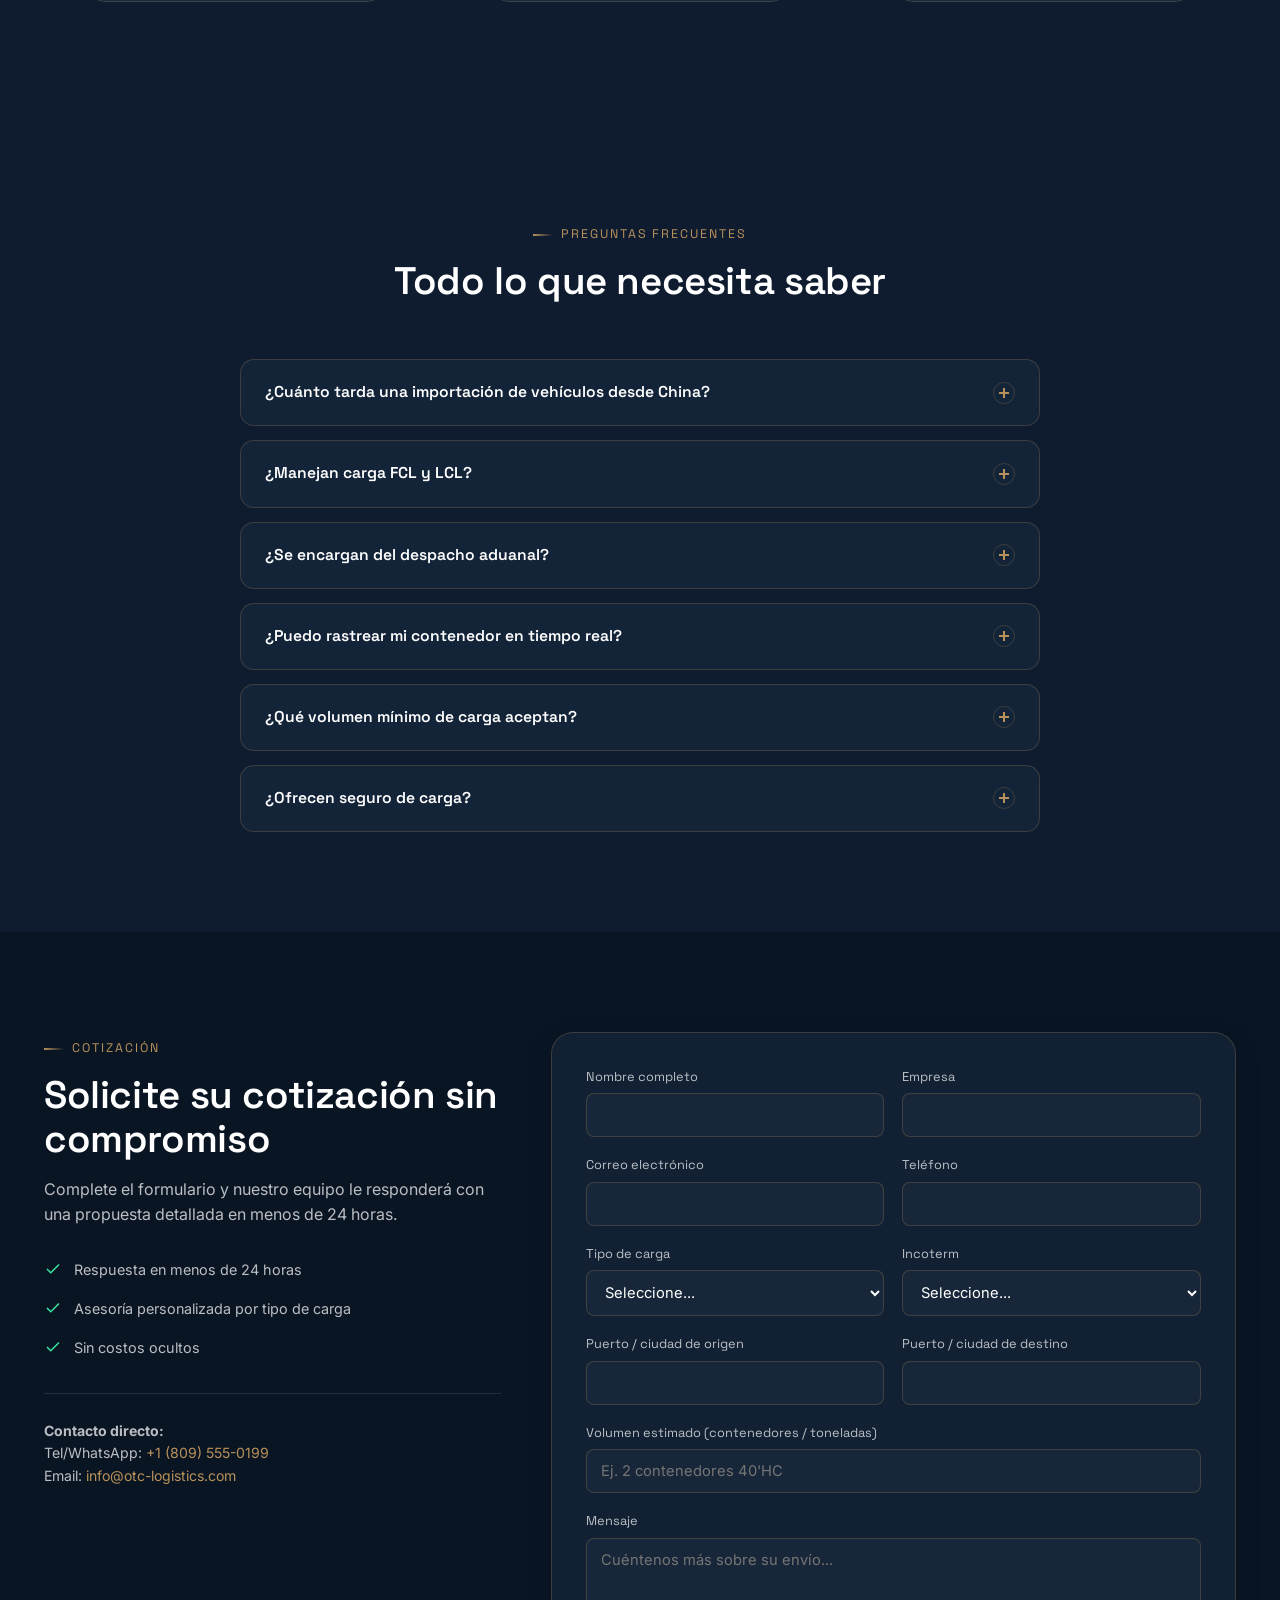
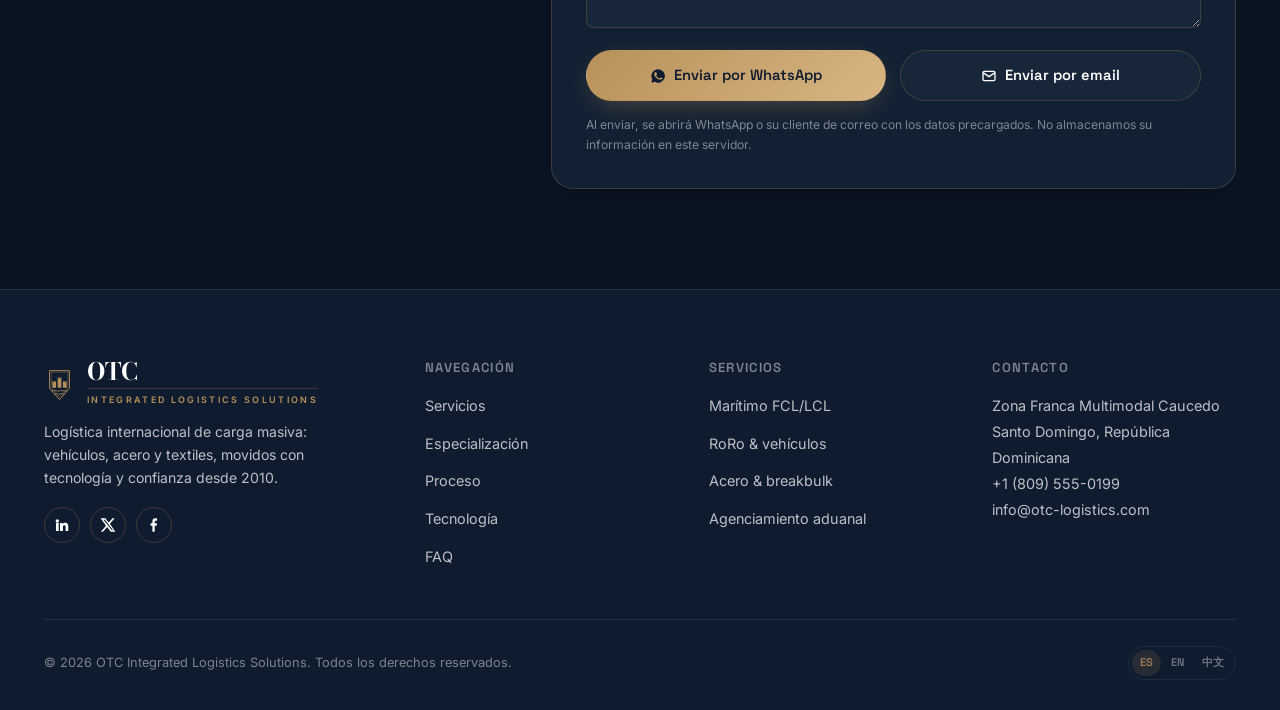
==== commit 11677b2b: "Segundos ajustes Javi" ====
--- a/index.html
+++ b/index.html
@@ -196,20 +196,21 @@
   </section>
 
   <!-- TRUST BAR -->
-  <section class="trust-bar" aria-label="Certificaciones y cobertura portuaria">
+  <section class="trust-bar" aria-label="Cobertura y conectividad">
     <div class="container">
       <div class="trust-row">
-        <span class="trust-label">Certificaciones &amp; alianzas</span>
+        <span class="trust-label">Cobertura &amp; Conectividad</span>
         <ul class="cert-list">
-          <li><svg viewBox="0 0 24 24" fill="none" stroke="currentColor" stroke-width="2"><path d="M20 6L9 17l-5-5"/></svg> OEA / AEO</li>
-          <li><svg viewBox="0 0 24 24" fill="none" stroke="currentColor" stroke-width="2"><path d="M20 6L9 17l-5-5"/></svg> Miembro FIATA</li>
-          <li><svg viewBox="0 0 24 24" fill="none" stroke="currentColor" stroke-width="2"><path d="M20 6L9 17l-5-5"/></svg> C-TPAT</li>
+          <li><svg viewBox="0 0 24 24" fill="none" stroke="currentColor" stroke-width="2"><path d="M20 6L9 17l-5-5"/></svg> Asia</li>
+          <li><svg viewBox="0 0 24 24" fill="none" stroke="currentColor" stroke-width="2"><path d="M20 6L9 17l-5-5"/></svg> América del Norte</li>
+          <li><svg viewBox="0 0 24 24" fill="none" stroke="currentColor" stroke-width="2"><path d="M20 6L9 17l-5-5"/></svg> América del Sur</li>
+          <li><svg viewBox="0 0 24 24" fill="none" stroke="currentColor" stroke-width="2"><path d="M20 6L9 17l-5-5"/></svg> Europa</li>
         </ul>
       </div>
       <div class="marquee" aria-label="Puertos de operación">
         <div class="marquee-track">
-          <span>Shanghái</span><span>Shenzhen</span><span>Ningbo</span><span>Qingdao</span><span>Manzanillo</span><span>Caucedo</span><span>Rotterdam</span><span>Hamburgo</span><span>Miami</span><span>Callao</span>
-          <span>Shanghái</span><span>Shenzhen</span><span>Ningbo</span><span>Qingdao</span><span>Manzanillo</span><span>Caucedo</span><span>Rotterdam</span><span>Hamburgo</span><span>Miami</span><span>Callao</span>
+          <span>Shanghái</span><span>Shenzhen</span><span>Ningbo</span><span>Qingdao</span><span>Busan</span><span>Singapore</span><span>Kaohsiung</span><span>Manzanillo</span><span>Lázaro Cárdenas</span><span>Veracruz</span><span>Long Beach</span><span>Houston</span><span>Savannah</span><span>Caucedo</span><span>Cartagena</span><span>Callao</span><span>Santos</span><span>Buenos Aires</span><span>Rotterdam</span><span>Hamburg</span><span>Amberes</span><span>Barcelona</span>
+          <span>Shanghái</span><span>Shenzhen</span><span>Ningbo</span><span>Qingdao</span><span>Busan</span><span>Singapore</span><span>Kaohsiung</span><span>Manzanillo</span><span>Lázaro Cárdenas</span><span>Veracruz</span><span>Long Beach</span><span>Houston</span><span>Savannah</span><span>Caucedo</span><span>Cartagena</span><span>Callao</span><span>Santos</span><span>Buenos Aires</span><span>Rotterdam</span><span>Hamburg</span><span>Amberes</span><span>Barcelona</span>
         </div>
       </div>
     </div>
--- a/assets/css/styles.css
+++ b/assets/css/styles.css
@@ -302,7 +302,7 @@
 .cert-list svg{ width:18px; height:18px; color: var(--cyan); flex-shrink:0; }
 
 .marquee{ overflow:hidden; -webkit-mask-image: linear-gradient(90deg, transparent, #000 8%, #000 92%, transparent); mask-image: linear-gradient(90deg, transparent, #000 8%, #000 92%, transparent); }
-.marquee-track{ display:flex; gap: 60px; width: max-content; animation: marquee 32s linear infinite; }
+.marquee-track{ display:flex; gap: 60px; width: max-content; animation: marquee 100s linear infinite; }
 .marquee-track span{ font-family: var(--font-display); font-size:1rem; color: var(--ink-faint); white-space:nowrap; display:flex; align-items:center; gap:10px; }
 .marquee-track span::before{ content:""; width:5px; height:5px; border-radius:50%; background: var(--cyan); }
 @keyframes marquee{ to{ transform: translateX(-50%); } }
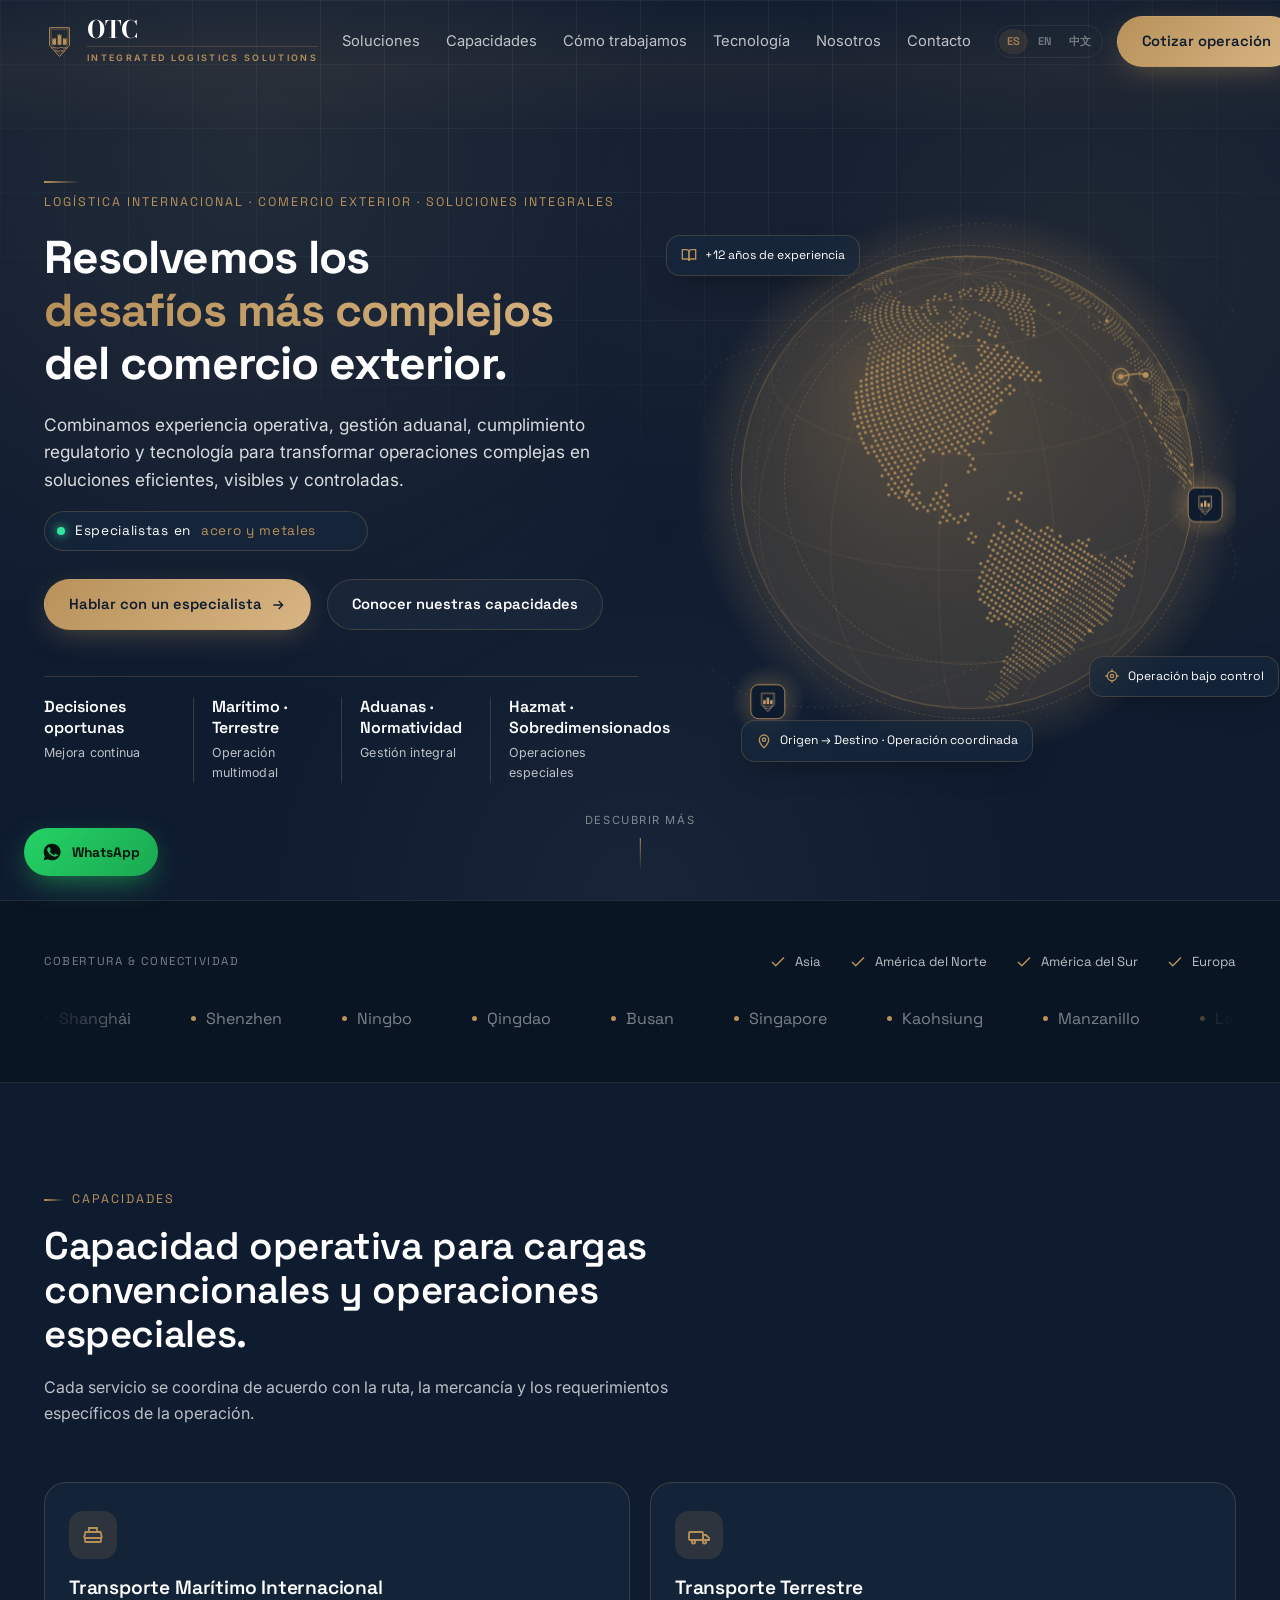
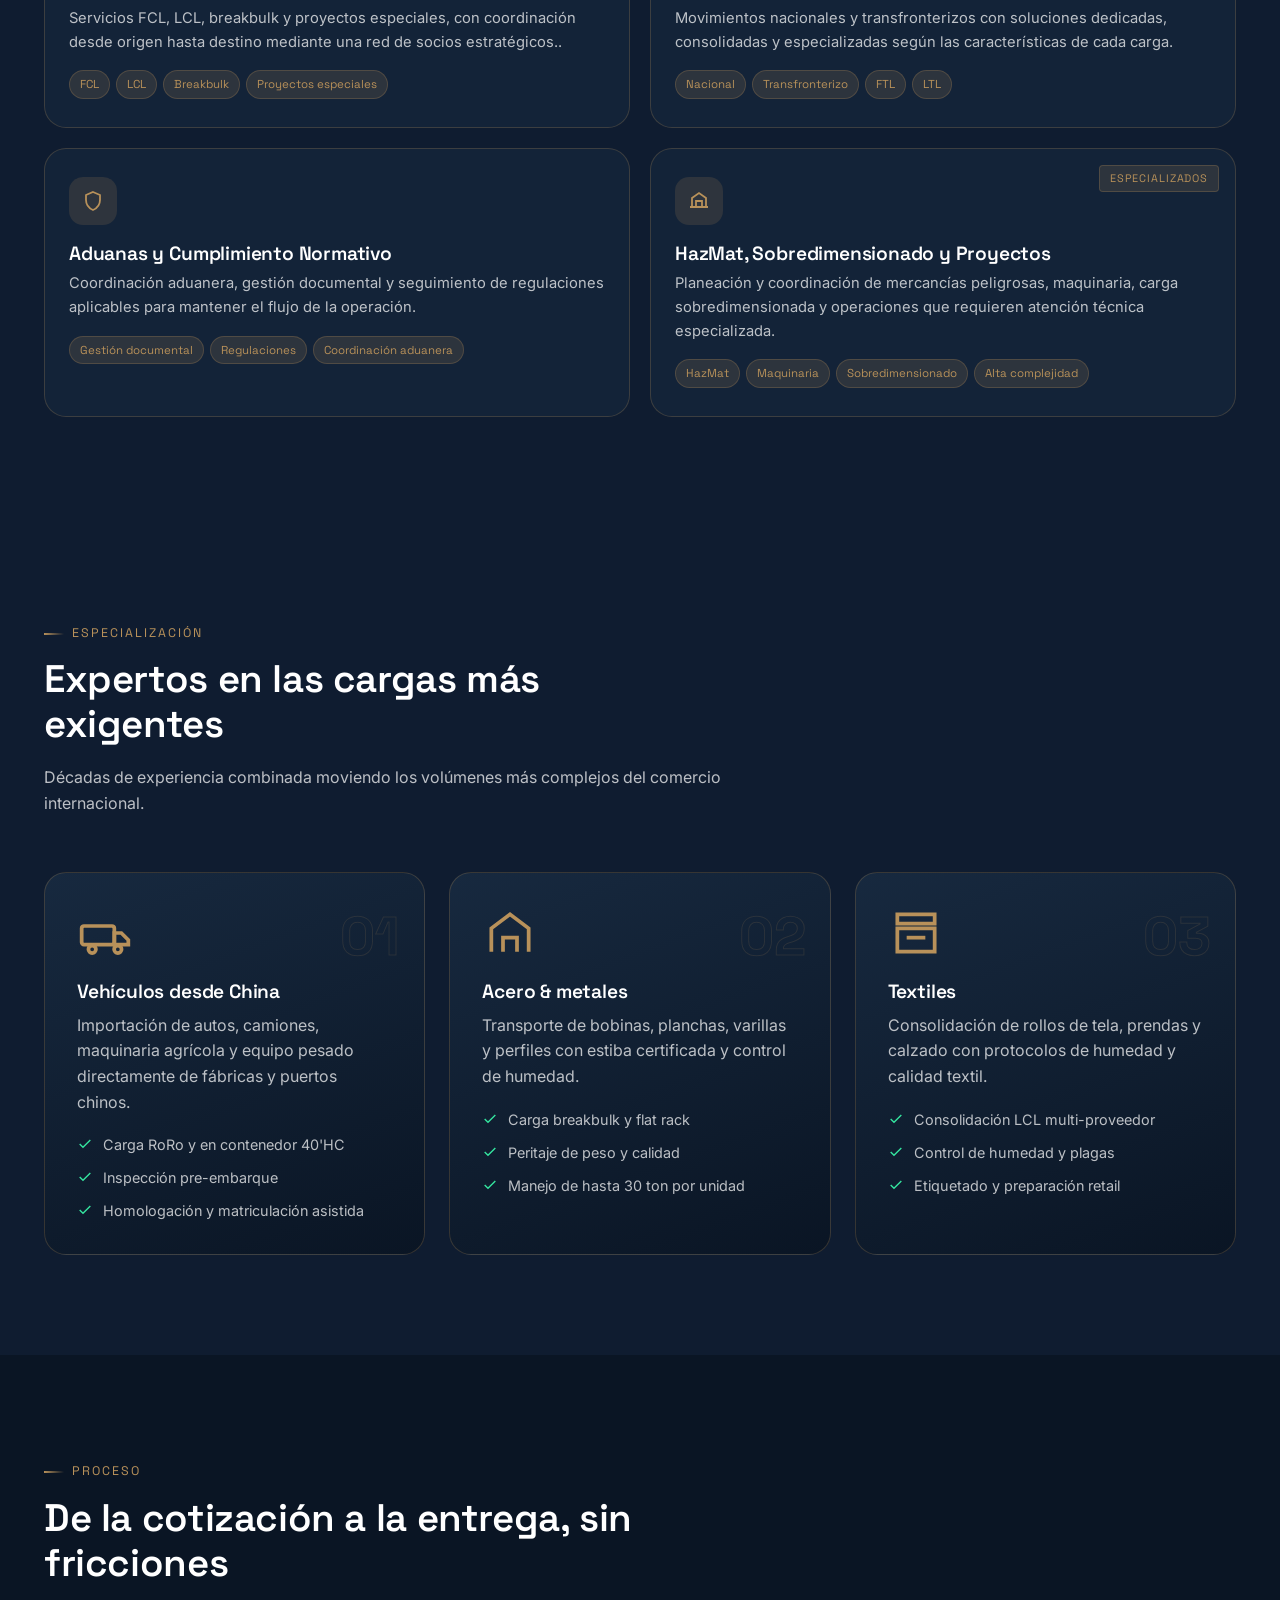
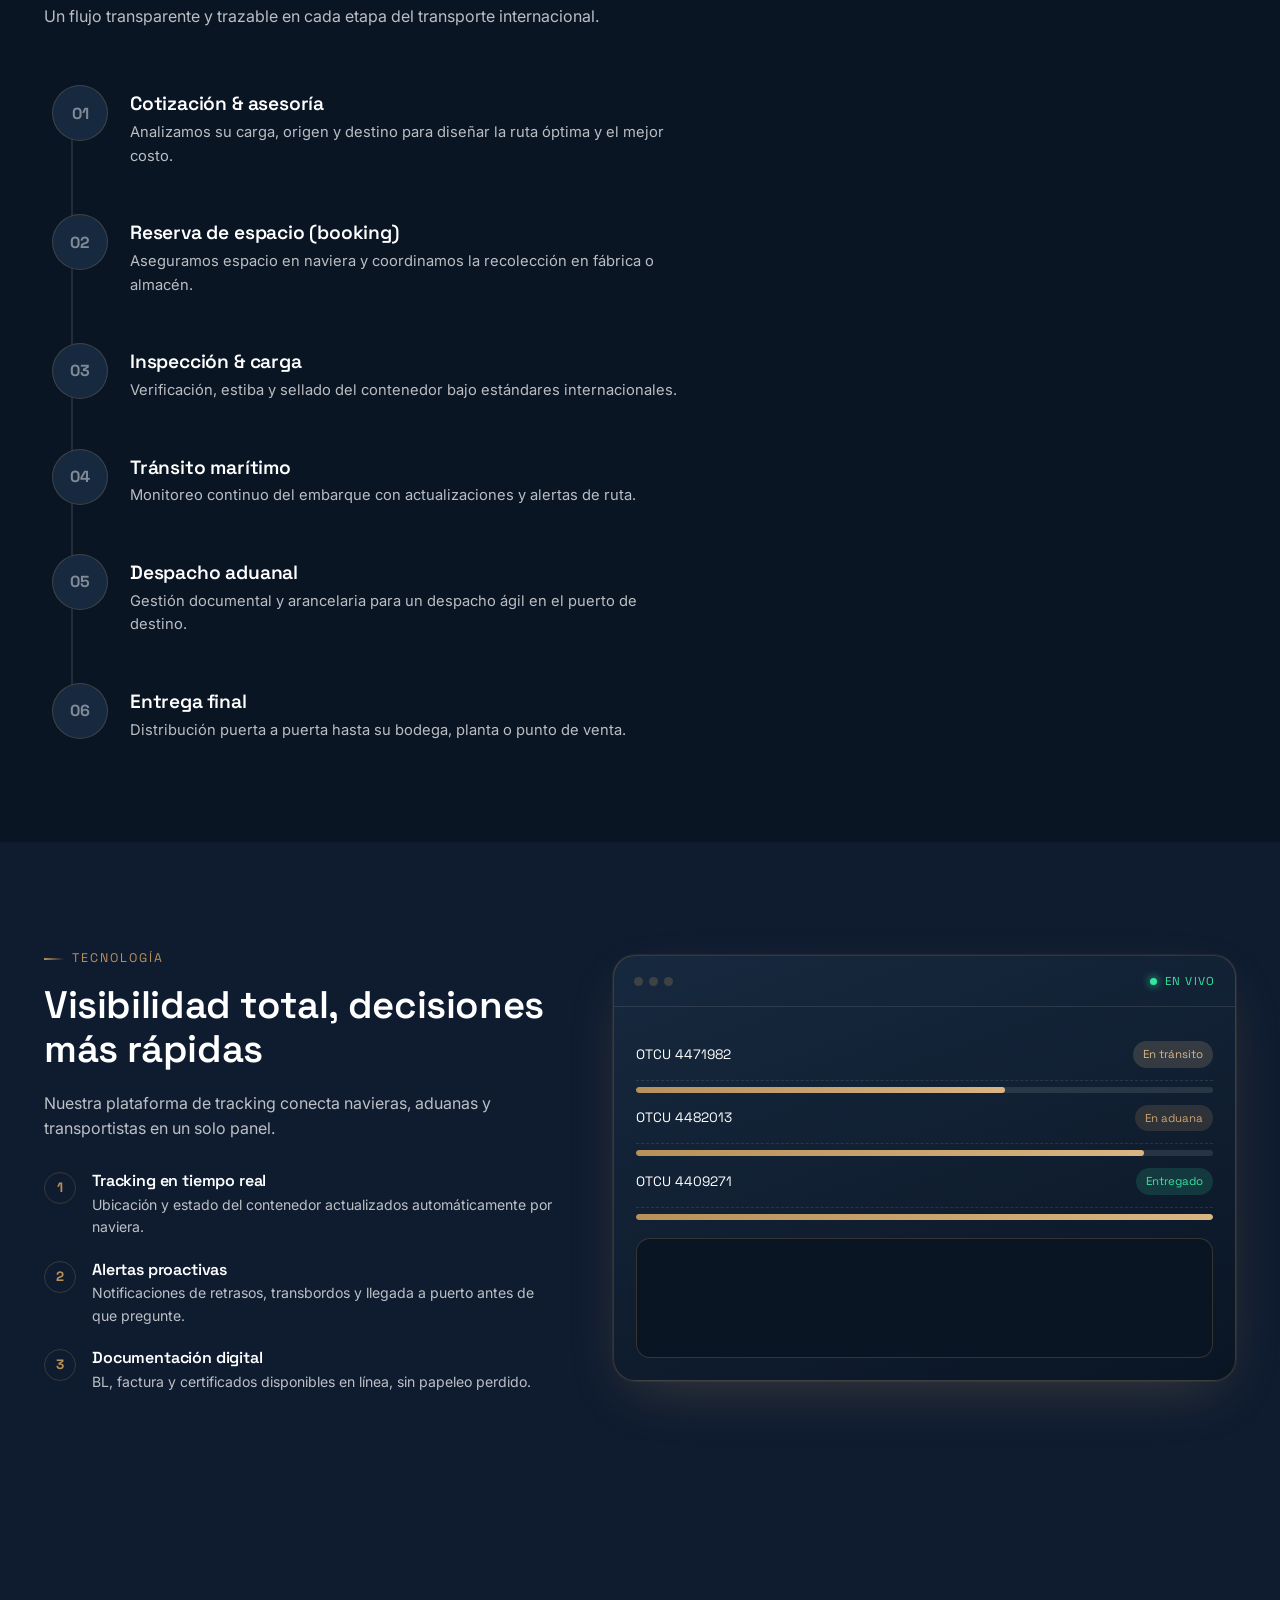
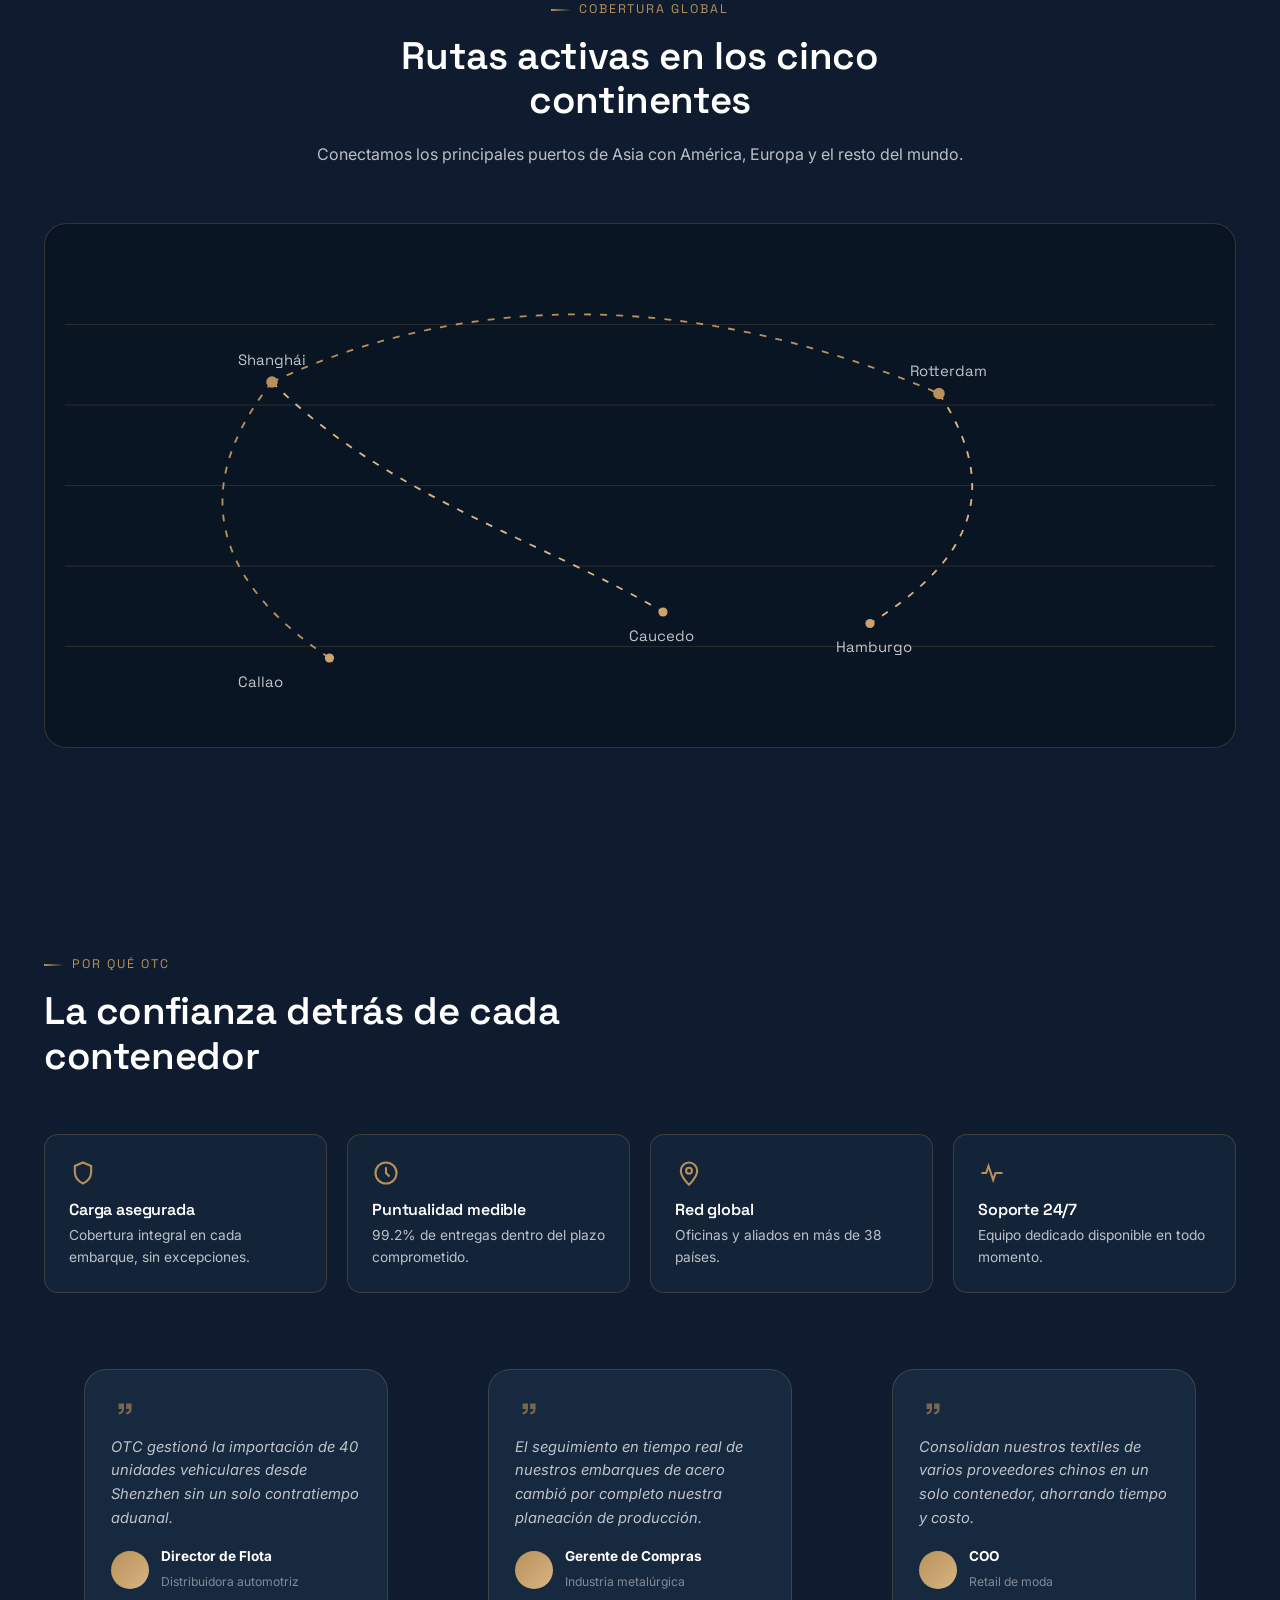
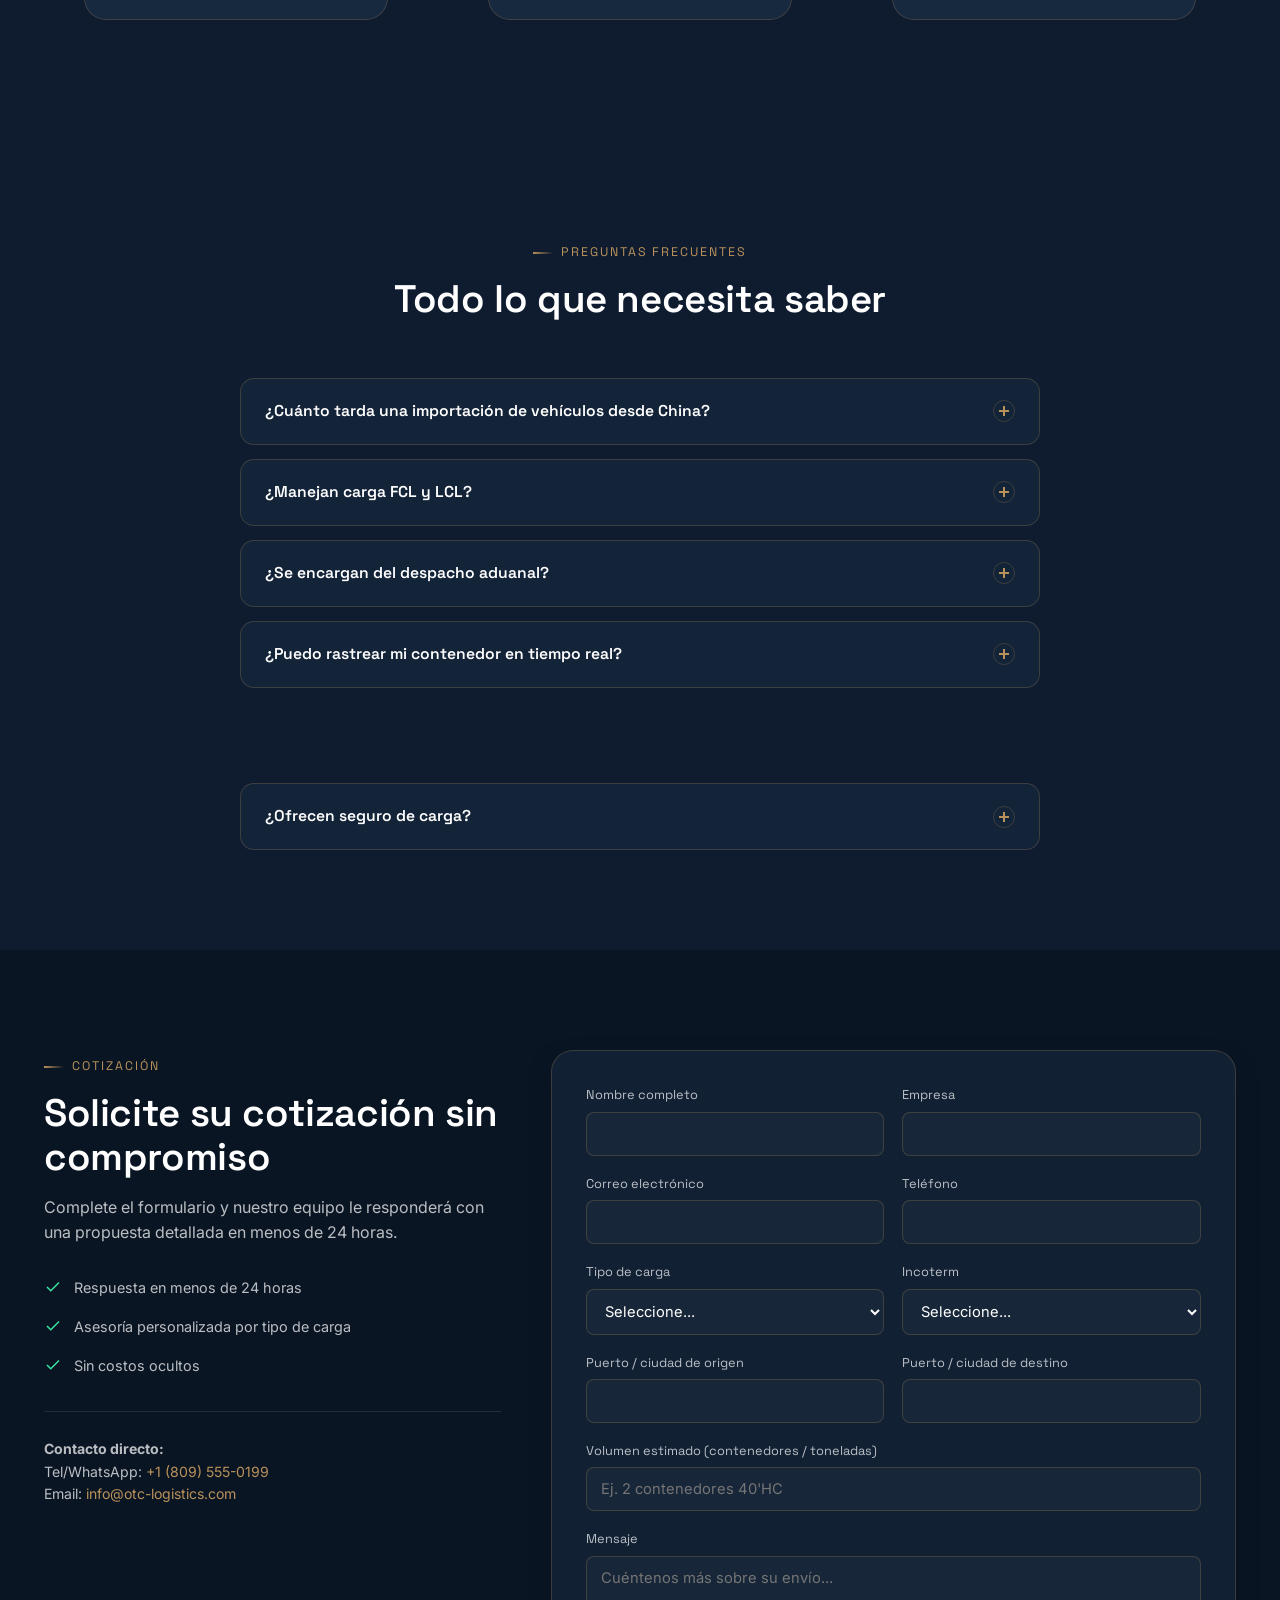
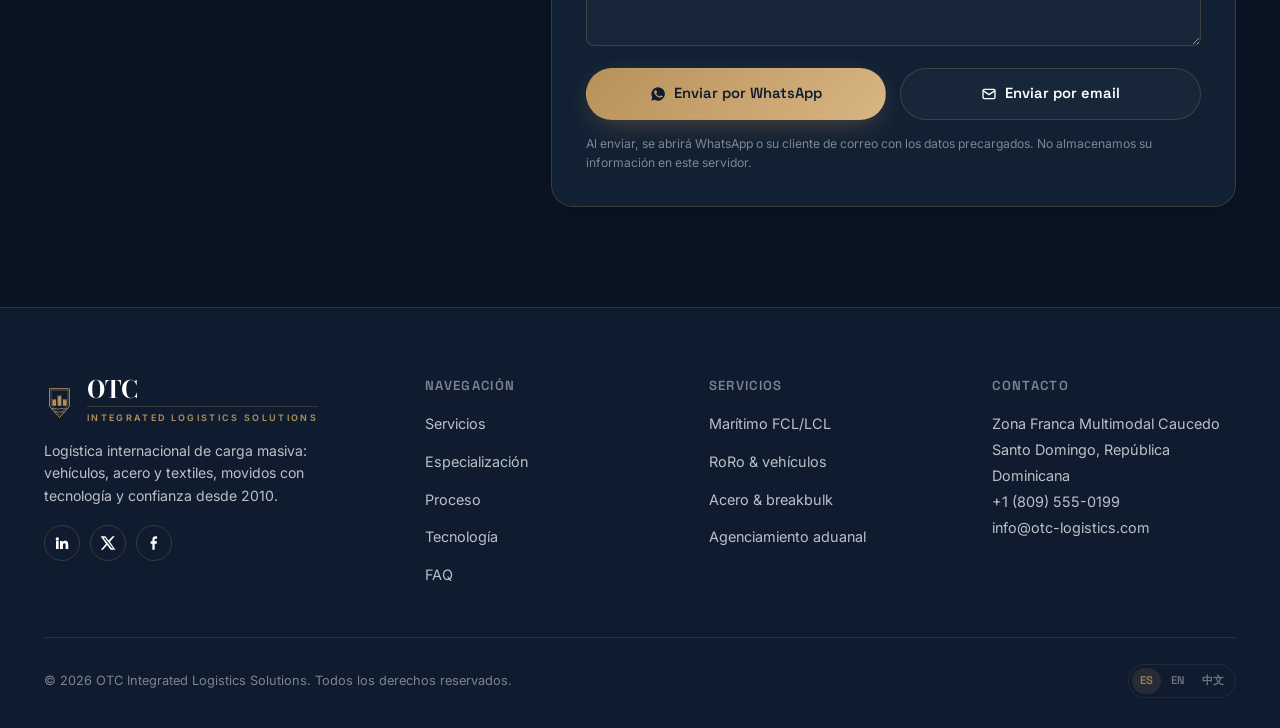
==== commit f06bf120: "Cambios solicitados en un HTML" ====
--- a/index.html
+++ b/index.html
@@ -220,59 +220,40 @@
   <section id="servicios">
     <div class="container">
       <div class="section-head reveal">
-        <span class="eyebrow">Servicios</span>
-        <h2>Soluciones logísticas de punta a punta</h2>
-        <p>Desde la reserva de espacio en origen hasta la entrega final, integramos cada eslabón de la cadena de suministro internacional.</p>
+        <span class="eyebrow">Capacidades</span>
+        <h2>Capacidad operativa para cargas convencionales y operaciones especiales.</h2>
+        <p>Cada servicio se coordina de acuerdo con la ruta, la mercancía y los requerimientos específicos de la operación.</p>
       </div>
 
       <div class="services-grid">
         <article class="card reveal">
           <div class="spot" aria-hidden="true"></div>
           <div class="card-icon"><svg viewBox="0 0 24 24" fill="none" stroke="currentColor" stroke-width="1.8"><path d="M3 15l1.5-6h15L21 15"/><path d="M4 15h16v3a1 1 0 01-1 1H5a1 1 0 01-1-1z"/><path d="M8 9V5h8v4"/></svg></div>
-          <h3>Marítimo FCL / LCL</h3>
-          <p>Contenedor completo o carga consolidada con salidas semanales desde los principales puertos de Asia.</p>
+          <h3>Transporte Marítimo Internacional</h3>
+          <p>Servicios FCL, LCL, breakbulk y proyectos especiales, con coordinación desde origen hasta destino mediante una red de socios estratégicos..</p>
+          <ul class="v-chips"><li class="v-chip">FCL</li><li class="v-chip">LCL</li><li class="v-chip">Breakbulk</li><li class="v-chip">Proyectos especiales</li></ul>
         </article>
         <article class="card reveal">
           <div class="spot" aria-hidden="true"></div>
           <div class="card-icon"><svg viewBox="0 0 24 24" fill="none" stroke="currentColor" stroke-width="1.8"><rect x="2" y="9" width="14" height="8" rx="1"/><path d="M16 12h3l3 3v2h-6z"/><circle cx="6.5" cy="19" r="1.6"/><circle cx="17.5" cy="19" r="1.6"/></svg></div>
-          <h3>RoRo &amp; vehículos en contenedor</h3>
-          <p>Importación de unidades vehiculares desde China: autos, maquinaria y equipo pesado, RoRo o en contenedor.</p>
-        </article>
-        <article class="card reveal">
-          <div class="spot" aria-hidden="true"></div>
-          <div class="card-icon"><svg viewBox="0 0 24 24" fill="none" stroke="currentColor" stroke-width="1.8"><path d="M4 20V10l8-6 8 6v10"/><path d="M9 20v-6h6v6"/></svg></div>
-          <h3>Acero &amp; breakbulk</h3>
-          <p>Manejo especializado de bobinas, perfiles y carga sobredimensionada con equipos y estiba certificada.</p>
-        </article>
-        <article class="card reveal">
-          <div class="spot" aria-hidden="true"></div>
-          <div class="card-icon"><svg viewBox="0 0 24 24" fill="none" stroke="currentColor" stroke-width="1.8"><path d="M4 4h16v4H4zM4 10h16v10H4z"/><path d="M8 14h8"/></svg></div>
-          <h3>Textiles &amp; consumo</h3>
-          <p>Consolidación y transporte de textiles, calzado y bienes de consumo con control de humedad y calidad.</p>
-        </article>
-        <article class="card reveal">
-          <div class="spot" aria-hidden="true"></div>
-          <div class="card-icon"><svg viewBox="0 0 24 24" fill="none" stroke="currentColor" stroke-width="1.8"><path d="M4 4h16v16H4z"/><path d="M4 9h16M9 9v11"/></svg></div>
-          <h3>Agenciamiento aduanal</h3>
-          <p>Clasificación arancelaria, documentación y despacho en origen y destino, sin retrasos ni sorpresas.</p>
+          <h3>Transporte Terrestre</h3>
+          <p>Movimientos nacionales y transfronterizos con soluciones dedicadas, consolidadas y especializadas según las características de cada carga.</p>
+          <ul class="v-chips"><li class="v-chip">Nacional</li><li class="v-chip">Transfronterizo</li><li class="v-chip">FTL</li><li class="v-chip">LTL</li></ul>
         </article>
         <article class="card reveal">
           <div class="spot" aria-hidden="true"></div>
           <div class="card-icon"><svg viewBox="0 0 24 24" fill="none" stroke="currentColor" stroke-width="1.8"><path d="M12 3l7 3v5c0 5-3.4 8.4-7 10-3.6-1.6-7-5-7-10V6z"/></svg></div>
-          <h3>Seguro de carga</h3>
-          <p>Cobertura integral contra daño, pérdida o robo durante todo el trayecto internacional.</p>
+          <h3>Aduanas y Cumplimiento Normativo</h3>
+          <p>Coordinación aduanera, gestión documental y seguimiento de regulaciones aplicables para mantener el flujo de la operación.</p>
+          <ul class="v-chips"><li class="v-chip">Gestión documental</li><li class="v-chip">Regulaciones</li><li class="v-chip">Coordinación aduanera</li></ul>
         </article>
         <article class="card reveal">
           <div class="spot" aria-hidden="true"></div>
-          <div class="card-icon"><svg viewBox="0 0 24 24" fill="none" stroke="currentColor" stroke-width="1.8"><path d="M3 7h13v10H3zM16 10h3l2 3v4h-5z"/><path d="M3 7l3-4h7l3 4"/></svg></div>
-          <h3>Almacenaje &amp; consolidación</h3>
-          <p>Bodegas en origen y destino para consolidar, etiquetar y preparar su carga antes del último tramo.</p>
-        </article>
-        <article class="card reveal">
-          <div class="spot" aria-hidden="true"></div>
+          <span class="card-badge">ESPECIALIZADOS</span>
           <div class="card-icon"><svg viewBox="0 0 24 24" fill="none" stroke="currentColor" stroke-width="1.8"><path d="M5 18V9l7-5 7 5v9"/><path d="M9 18v-6h6v6"/><path d="M3 18h18"/></svg></div>
-          <h3>Transporte terrestre</h3>
-          <p>Distribución puerta a puerta con flota propia y aliados estratégicos en toda la región.</p>
+          <h3>HazMat, Sobredimensionado y Proyectos</h3>
+          <p>Planeación y coordinación de mercancías peligrosas, maquinaria, carga sobredimensionada y operaciones que requieren atención técnica especializada.</p>
+          <ul class="v-chips"><li class="v-chip">HazMat</li><li class="v-chip">Maquinaria</li><li class="v-chip">Sobredimensionado</li><li class="v-chip">Alta complejidad</li></ul>
         </article>
       </div>
     </div>
--- a/assets/css/styles.css
+++ b/assets/css/styles.css
@@ -309,7 +309,7 @@
 @media (prefers-reduced-motion: reduce){ .marquee-track{ animation: none; } }
 
 /* ---------- Cards / grid ---------- */
-.services-grid{ display:grid; grid-template-columns: repeat(4, 1fr); gap: 20px; }
+.services-grid{ display:grid; grid-template-columns: repeat(2, 1fr); gap: 20px; }
 .card{
   position:relative; padding: 28px 24px; border-radius: var(--radius-lg);
   background: var(--panel); border:1px solid var(--panel-border);
@@ -340,6 +340,9 @@
 .card-icon svg{ width:24px; height:24px; }
 .card h3{ margin-bottom: .4em; }
 .card p{ font-size: .92rem; margin-bottom: 0; }
+.v-chips{ display:flex; flex-wrap:wrap; gap:6px; margin-top:16px; padding:0; list-style:none; position:relative; }
+.v-chip{ padding:4px 10px; border-radius: var(--radius-pill); font-family: var(--font-display); font-size:.72rem; background: var(--cyan-soft); color: var(--cyan); border:1px solid var(--panel-border); }
+.card-badge{ position:absolute; top:16px; right:16px; z-index:1; padding:4px 10px; border-radius: 4px; font-family: var(--font-display); font-size:.68rem; letter-spacing:.08em; background: var(--cyan-soft); color: var(--cyan); border:1px solid var(--panel-border); }
 
 .reveal{ opacity:0; transform: translateY(28px); transition: opacity .7s var(--ease), transform .7s var(--ease); }
 .reveal.is-visible{ opacity:1; transform: translateY(0); }
